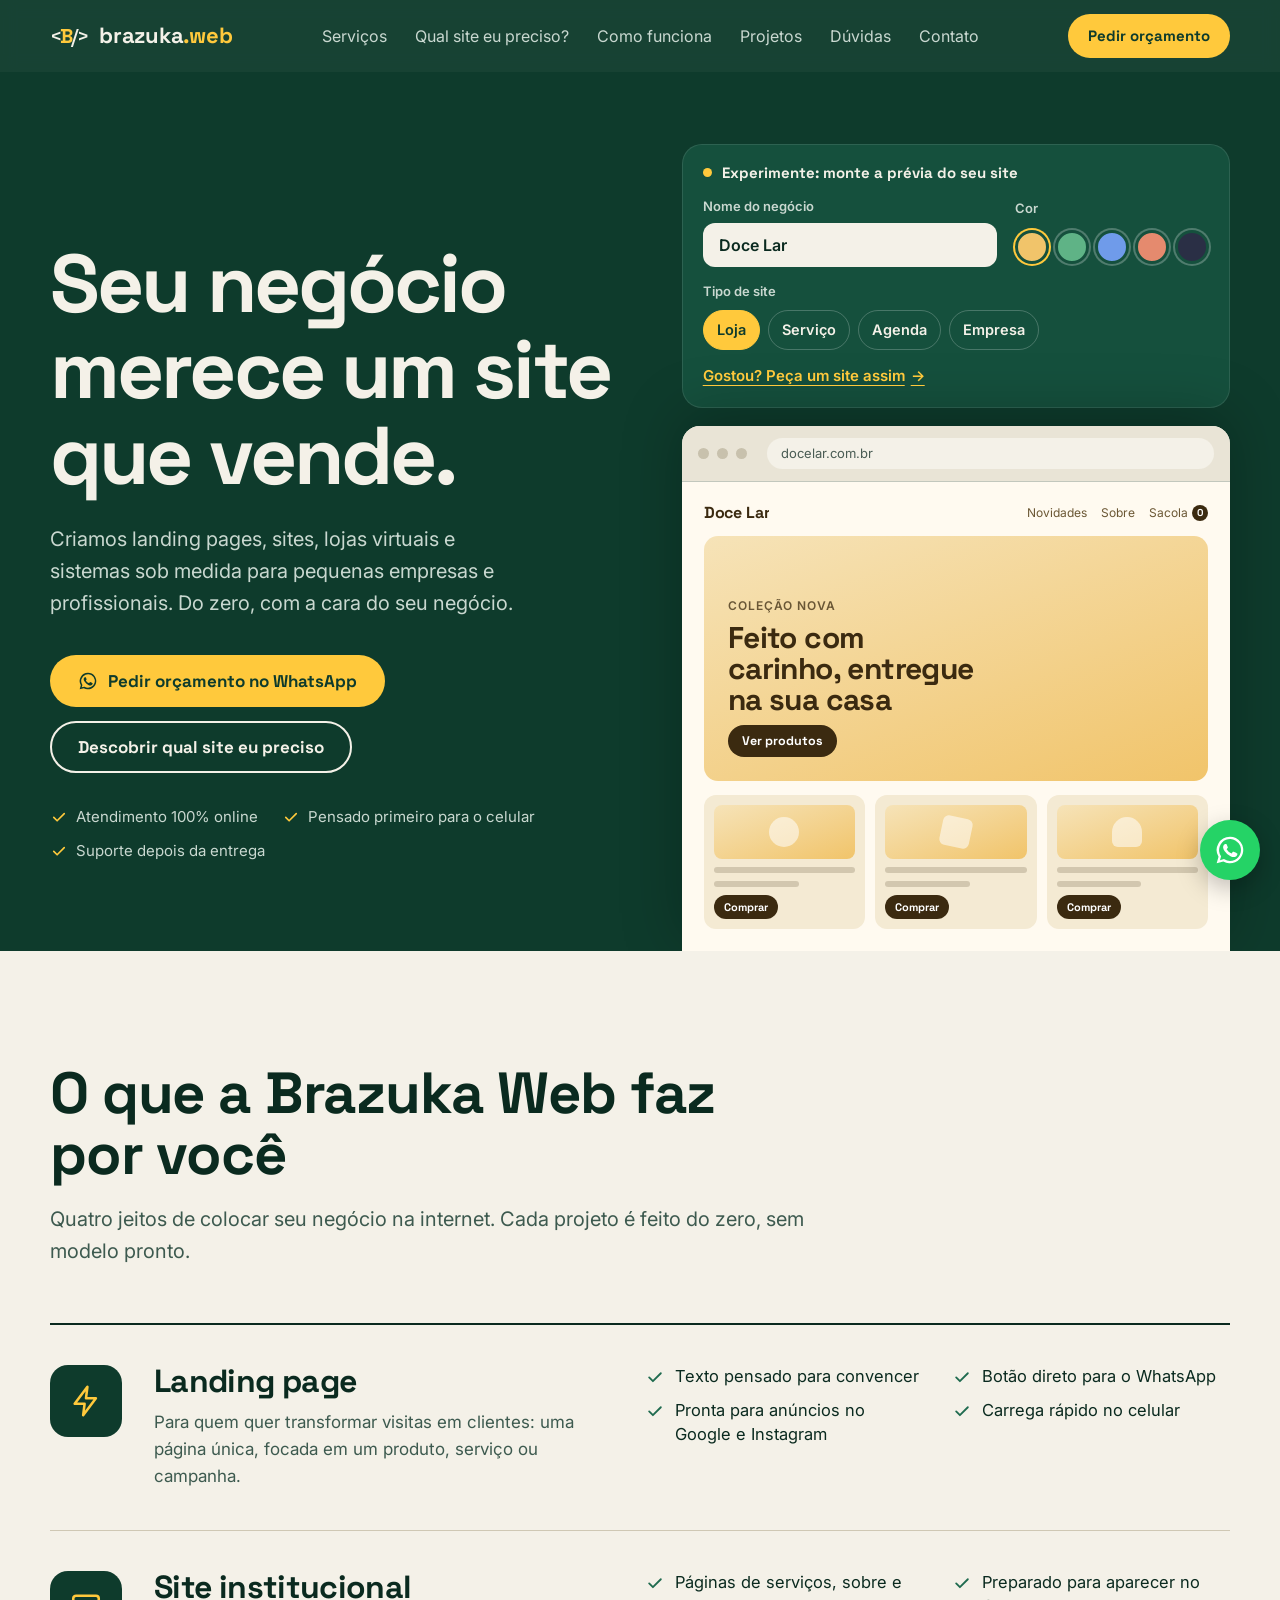
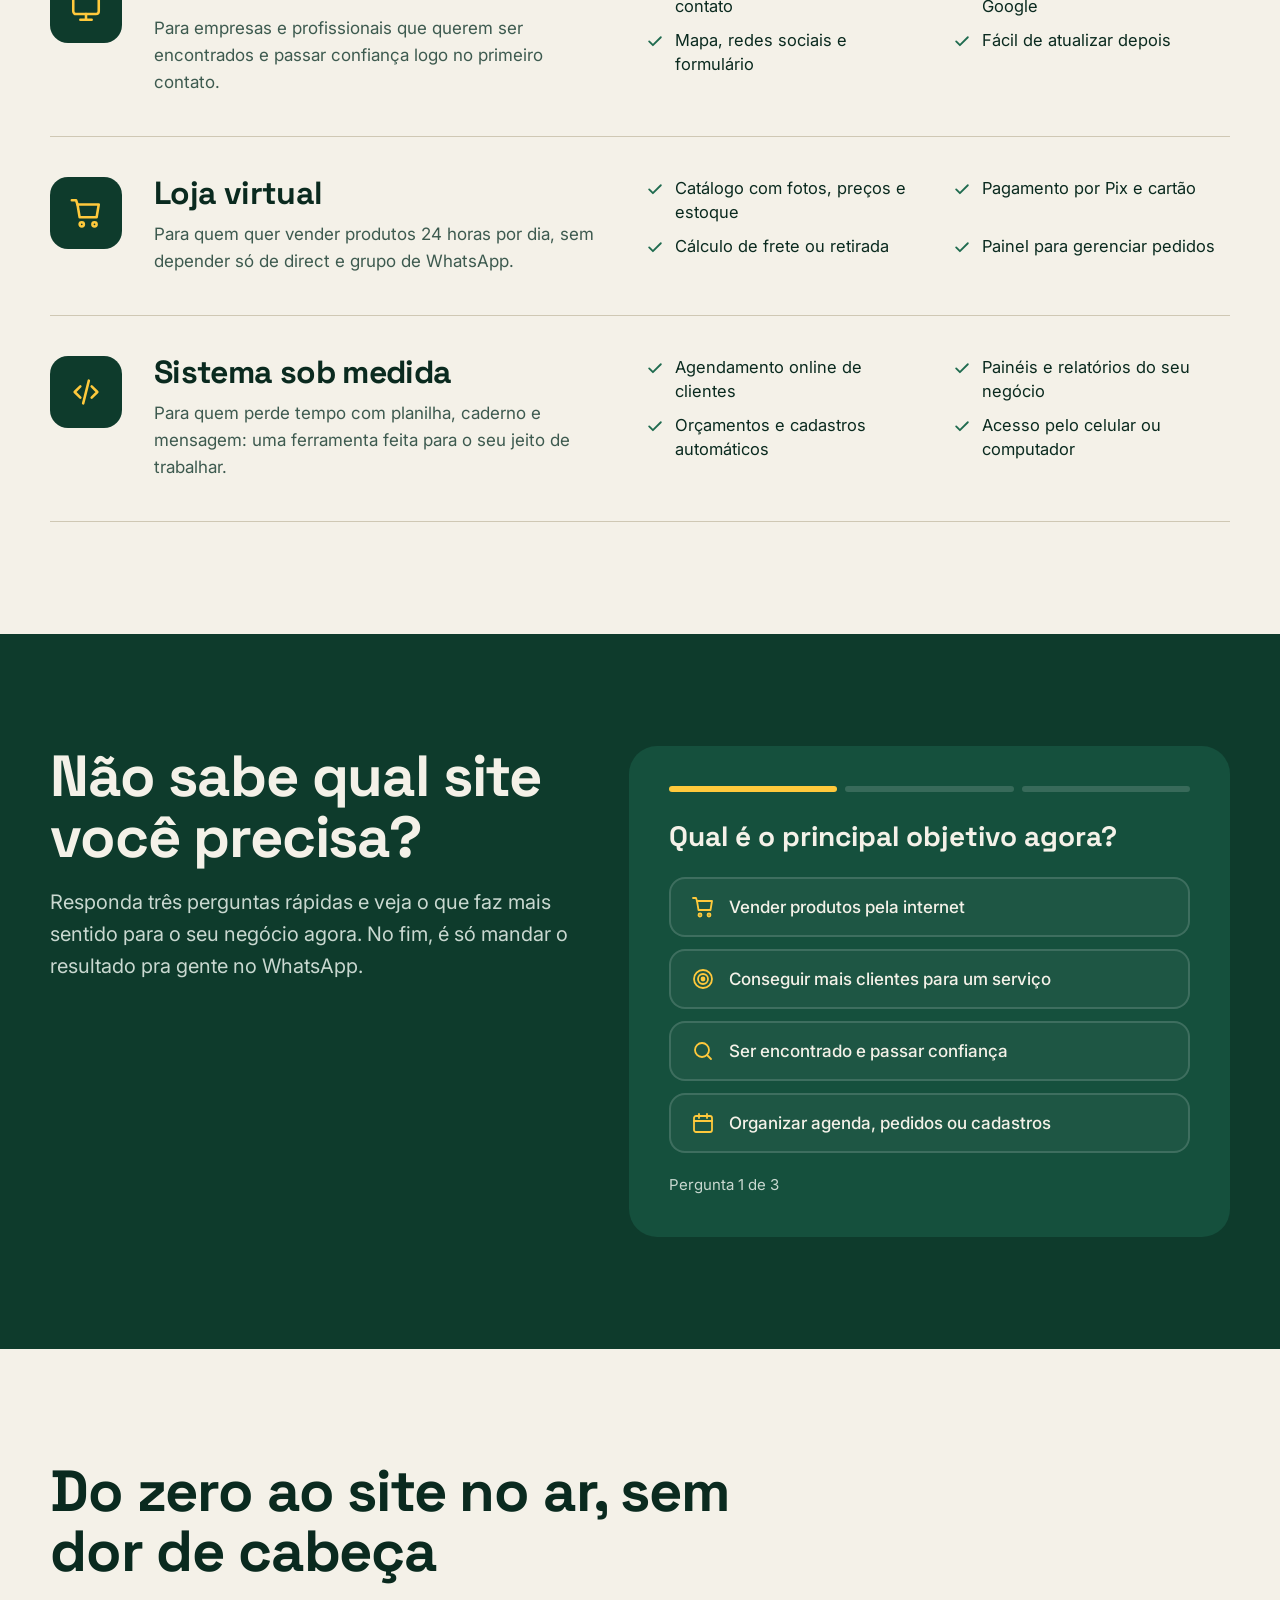
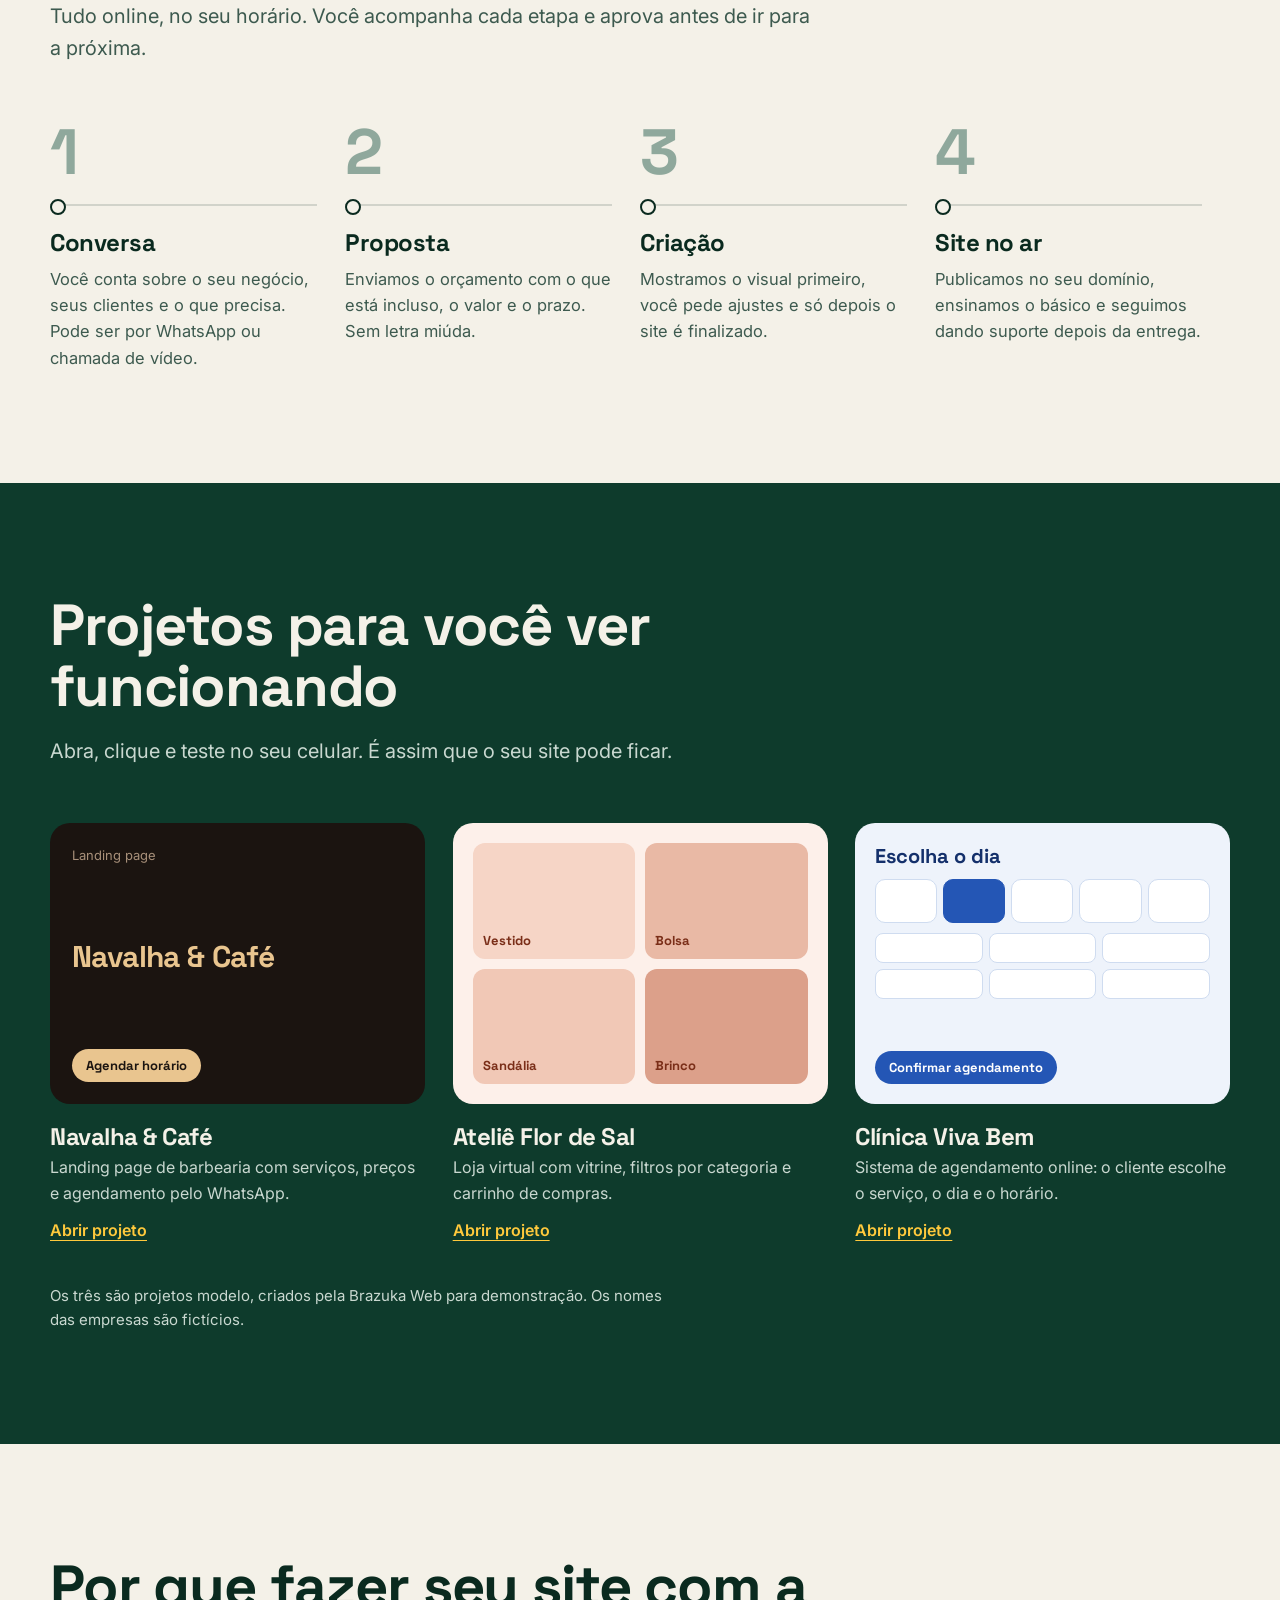
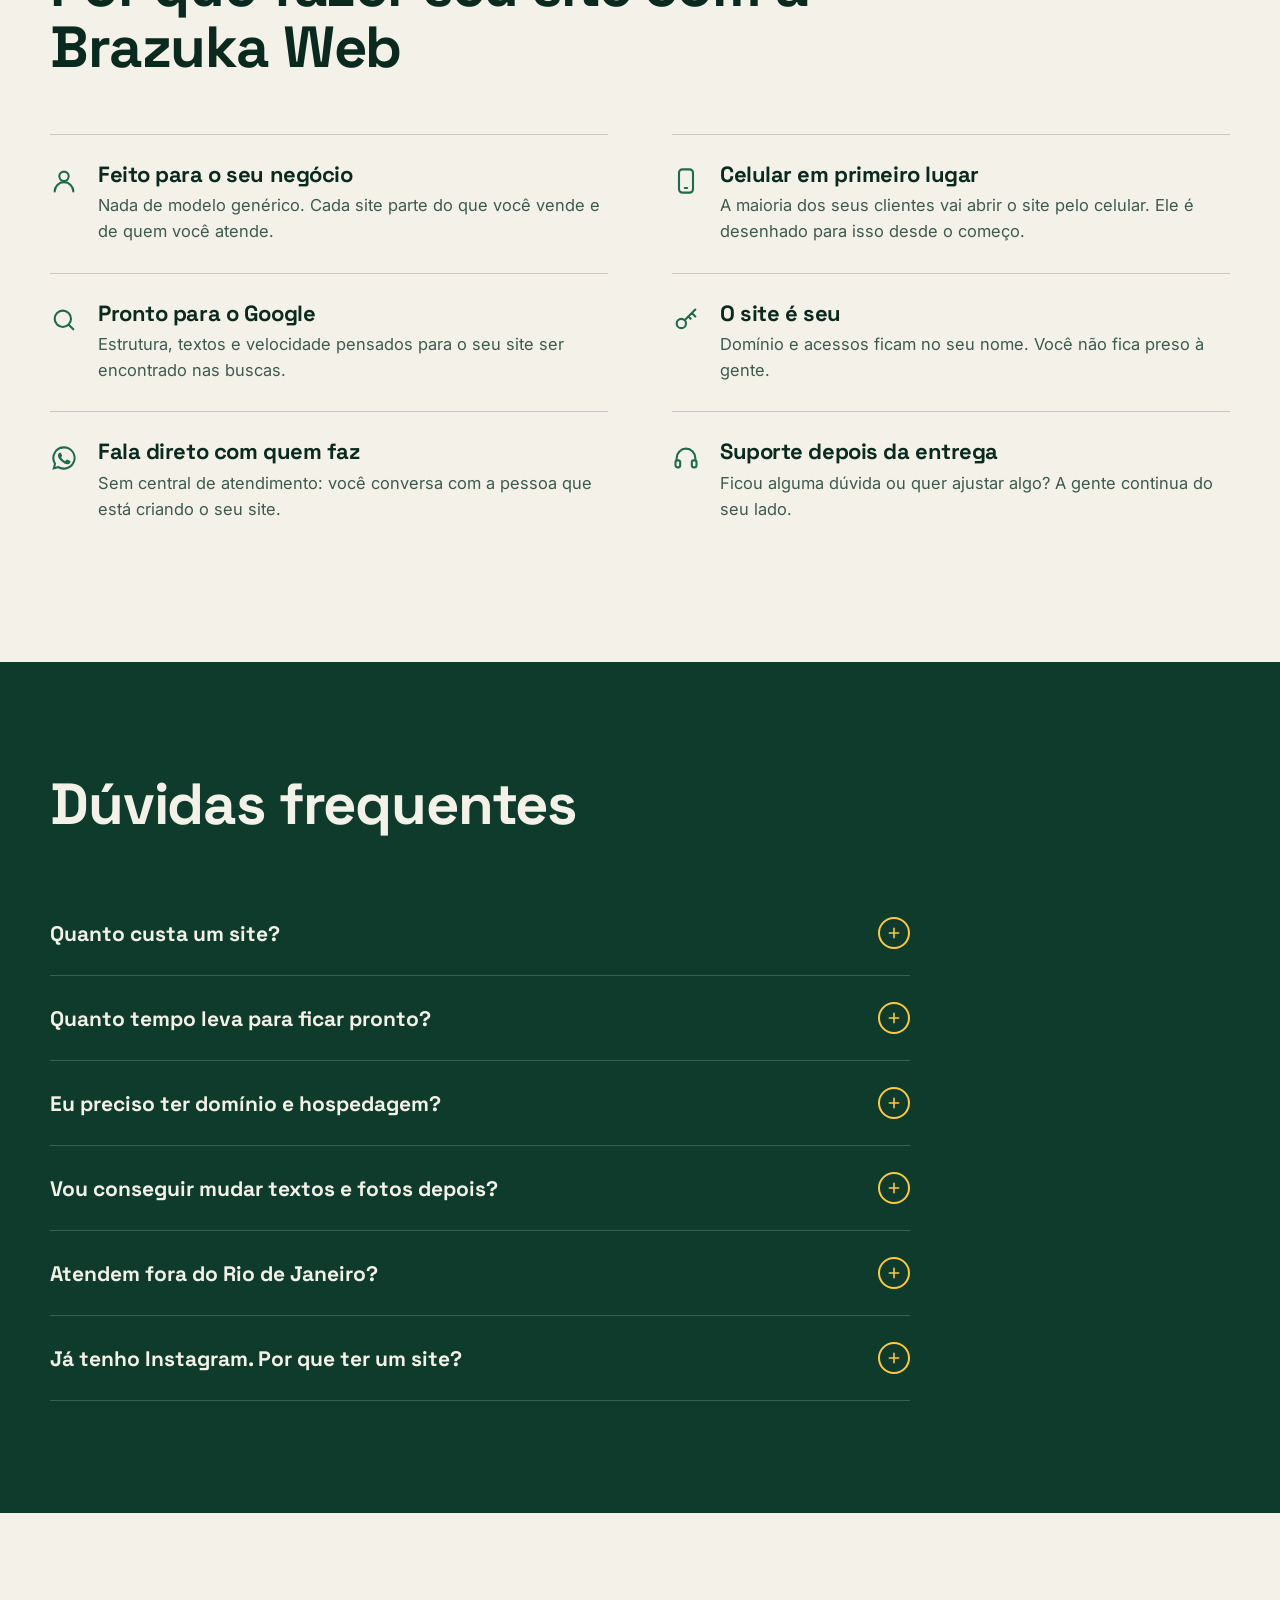
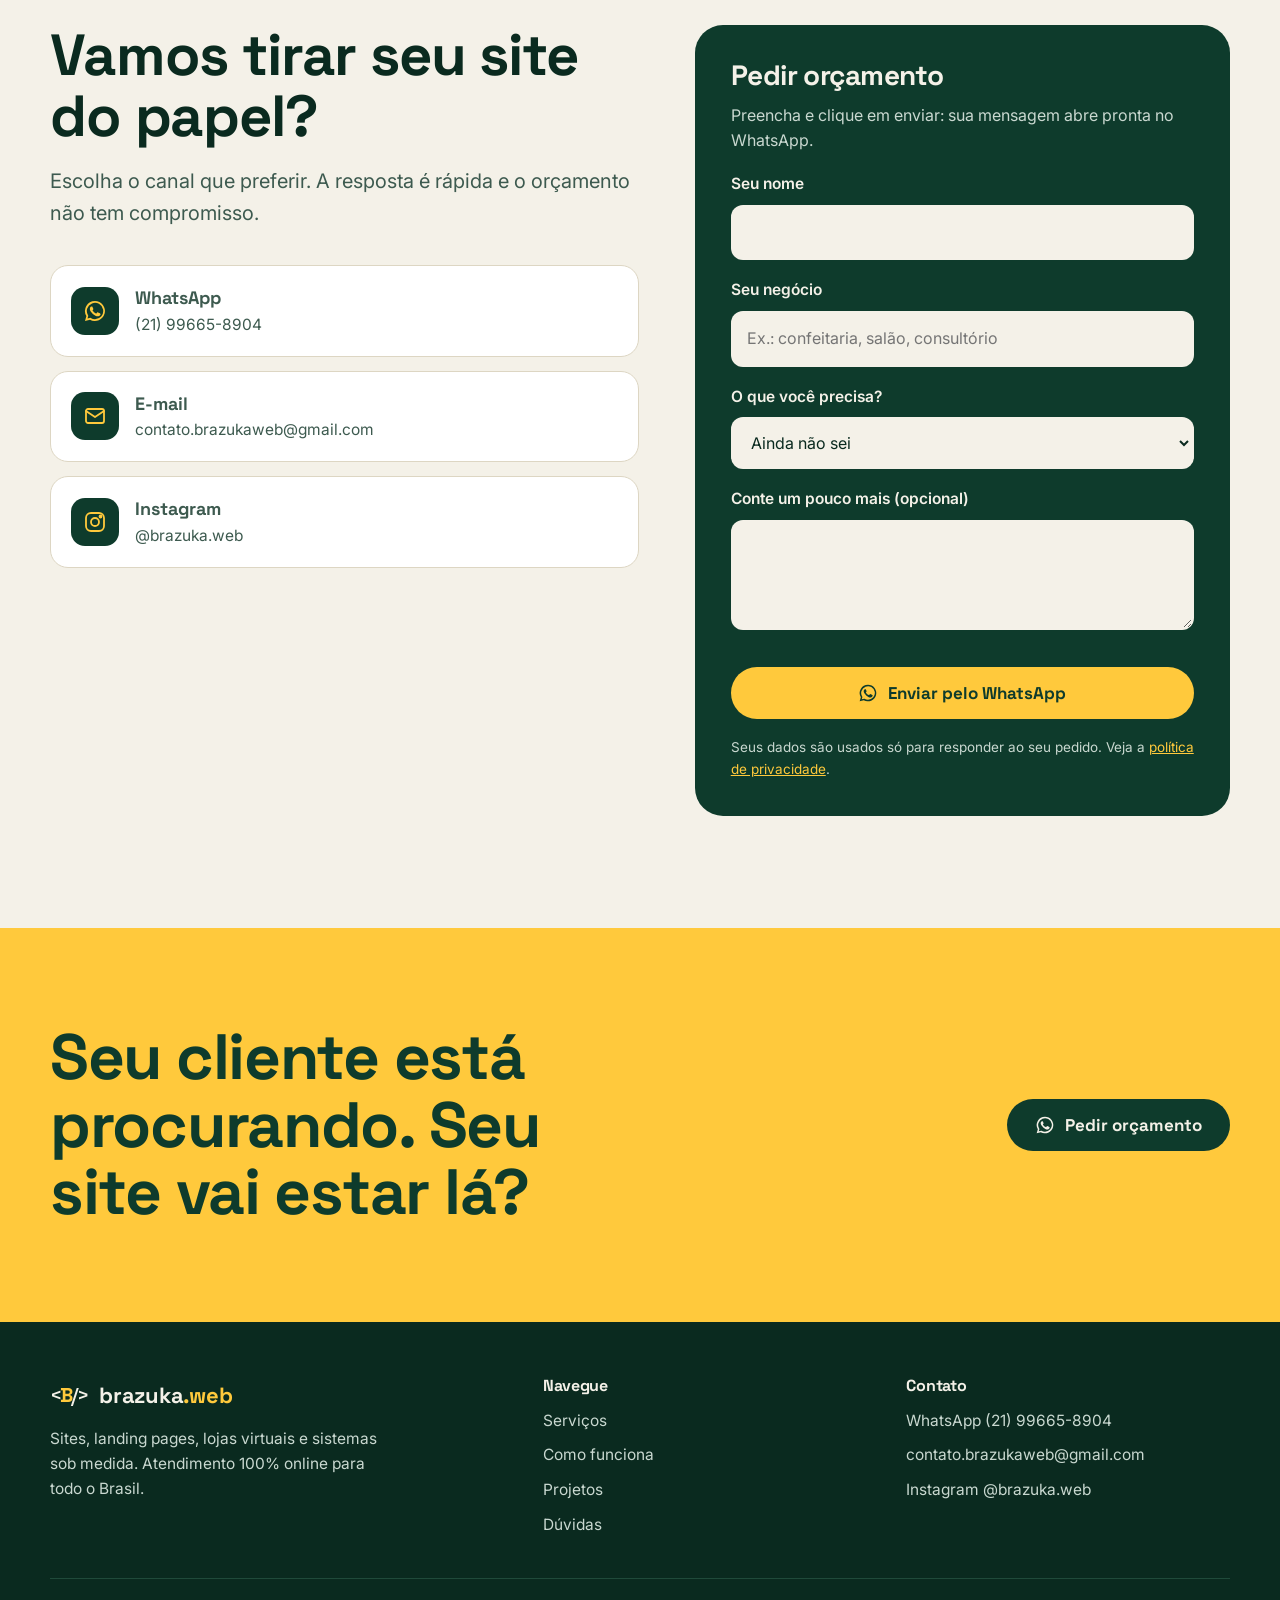
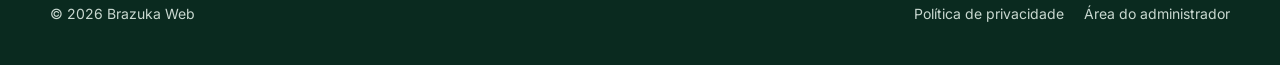
==== index.html @ 58af189d "Link da área do administrador no rodapé e atendente virtual - rodapé ganha o link "Área do administr" ====
<!DOCTYPE html>
<html lang="pt-BR">
<head>
<meta charset="utf-8">
<meta name="viewport" content="width=device-width, initial-scale=1">
<title>Brazuka Web — Criação de sites, landing pages, lojas virtuais e sistemas</title>
<meta name="description" content="A Brazuka Web cria sites profissionais, landing pages, lojas virtuais e sistemas sob medida para pequenas empresas e profissionais. Atendimento 100% online. Peça seu orçamento.">
<meta name="theme-color" content="#0E3B2C">
<link rel="canonical" href="https://brazukaweb.com.br/">
<meta property="og:type" content="website">
<meta property="og:locale" content="pt_BR">
<meta property="og:title" content="Brazuka Web — Sites que vendem pra você">
<meta property="og:description" content="Landing pages, sites institucionais, lojas virtuais e sistemas sob medida. Atendimento 100% online.">
<meta property="og:url" content="https://brazukaweb.com.br/">
<link rel="icon" href="data:image/svg+xml,%3Csvg xmlns='http://www.w3.org/2000/svg' viewBox='0 0 64 64'%3E%3Crect width='64' height='64' rx='14' fill='%230E3B2C'/%3E%3Ctext x='32' y='44' text-anchor='middle' font-family='Arial,sans-serif' font-weight='700' font-size='34' fill='%23FFC93C'%3EB%3C/text%3E%3C/svg%3E">
<link rel="preconnect" href="https://fonts.googleapis.com">
<link rel="preconnect" href="https://fonts.gstatic.com" crossorigin>
<link href="https://fonts.googleapis.com/css2?family=Inter:wght@400;500;600&family=Space+Grotesk:wght@500;700&display=swap" rel="stylesheet">
<link rel="stylesheet" href="assets/style.css">
<script>document.documentElement.classList.add('js')</script>
<script type="application/ld+json">
{"@context":"https://schema.org","@type":"ProfessionalService","name":"Brazuka Web","url":"https://brazukaweb.com.br/","email":"contato.brazukaweb@gmail.com","telephone":"+55-21-99665-8904","areaServed":"BR","description":"Criação de sites, landing pages, lojas virtuais e sistemas sob medida, com atendimento 100% online.","sameAs":["https://www.instagram.com/brazuka.web/"]}
</script>
</head>
<body>
<svg width="0" height="0" style="position:absolute" aria-hidden="true">
  <defs>
    <symbol id="i-zap" viewBox="0 0 24 24"><path fill="currentColor" d="M12 2a10 10 0 0 0-8.6 15.1L2 22l5-1.3A10 10 0 1 0 12 2Zm0 18.2a8.2 8.2 0 0 1-4.2-1.2l-.3-.2-3 .8.8-2.9-.2-.3A8.2 8.2 0 1 1 12 20.2Zm4.5-6.1c-.2-.1-1.5-.7-1.7-.8s-.4-.1-.6.1-.7.8-.8 1-.3.2-.5.1a6.7 6.7 0 0 1-3.3-2.9c-.3-.4.3-.4.7-1.3a.5.5 0 0 0 0-.5l-.8-1.9c-.2-.5-.4-.4-.6-.4h-.5a1 1 0 0 0-.7.3 3 3 0 0 0-.9 2.2 5.2 5.2 0 0 0 1.1 2.7 11.8 11.8 0 0 0 4.5 4 5.2 5.2 0 0 0 3.1.6 2.7 2.7 0 0 0 1.8-1.3 2.2 2.2 0 0 0 .2-1.3c-.1-.1-.3-.2-.5-.3Z"/></symbol>
    <symbol id="i-check" viewBox="0 0 24 24"><path fill="none" stroke="currentColor" stroke-width="2.2" stroke-linecap="round" stroke-linejoin="round" d="m5 12.5 4.5 4.5L19 7.5"/></symbol>
    <symbol id="i-raio" viewBox="0 0 24 24"><path fill="none" stroke="currentColor" stroke-width="1.8" stroke-linecap="round" stroke-linejoin="round" d="M13 2 4 14h7l-1 8 9-12h-7z"/></symbol>
    <symbol id="i-tela" viewBox="0 0 24 24"><g fill="none" stroke="currentColor" stroke-width="1.8" stroke-linecap="round" stroke-linejoin="round"><rect x="3" y="4" width="18" height="13" rx="2"/><path d="M8 21h8M12 17v4"/></g></symbol>
    <symbol id="i-carrinho" viewBox="0 0 24 24"><g fill="none" stroke="currentColor" stroke-width="1.8" stroke-linecap="round" stroke-linejoin="round"><path d="M6 6h15l-1.5 9h-12z"/><path d="M6 6 5 3H2"/><circle cx="9" cy="20" r="1.5"/><circle cx="18" cy="20" r="1.5"/></g></symbol>
    <symbol id="i-codigo" viewBox="0 0 24 24"><path fill="none" stroke="currentColor" stroke-width="1.8" stroke-linecap="round" stroke-linejoin="round" d="m8 8-4 4 4 4M16 8l4 4-4 4M14 4l-4 16"/></symbol>
    <symbol id="i-mail" viewBox="0 0 24 24"><g fill="none" stroke="currentColor" stroke-width="1.8" stroke-linecap="round" stroke-linejoin="round"><rect x="3" y="5" width="18" height="14" rx="2"/><path d="m3 7 9 6 9-6"/></g></symbol>
    <symbol id="i-insta" viewBox="0 0 24 24"><g fill="none" stroke="currentColor" stroke-width="1.8"><rect x="3" y="3" width="18" height="18" rx="5"/><circle cx="12" cy="12" r="4"/><circle cx="17.5" cy="6.5" r="1" fill="currentColor"/></g></symbol>
    <symbol id="i-celular" viewBox="0 0 24 24"><g fill="none" stroke="currentColor" stroke-width="1.8" stroke-linecap="round"><rect x="6" y="2" width="12" height="20" rx="3"/><path d="M11 18h2"/></g></symbol>
    <symbol id="i-google" viewBox="0 0 24 24"><g fill="none" stroke="currentColor" stroke-width="1.8" stroke-linecap="round"><circle cx="11" cy="11" r="7"/><path d="m20 20-4-4"/></g></symbol>
    <symbol id="i-chave" viewBox="0 0 24 24"><g fill="none" stroke="currentColor" stroke-width="1.8" stroke-linecap="round" stroke-linejoin="round"><circle cx="8" cy="15" r="4"/><path d="m11 12 9-9M17 6l3 3M14 9l2 2"/></g></symbol>
    <symbol id="i-suporte" viewBox="0 0 24 24"><g fill="none" stroke="currentColor" stroke-width="1.8" stroke-linecap="round" stroke-linejoin="round"><path d="M4 14v-2a8 8 0 0 1 16 0v2"/><rect x="3" y="14" width="4" height="6" rx="1.5"/><rect x="17" y="14" width="4" height="6" rx="1.5"/></g></symbol>
    <symbol id="i-pessoa" viewBox="0 0 24 24"><g fill="none" stroke="currentColor" stroke-width="1.8" stroke-linecap="round"><circle cx="12" cy="8" r="4"/><path d="M4 21a8 8 0 0 1 16 0"/></g></symbol>
    <symbol id="i-mais" viewBox="0 0 24 24"><path fill="none" stroke="currentColor" stroke-width="2.4" stroke-linecap="round" d="M12 5v14M5 12h14"/></symbol>
    <symbol id="i-menu" viewBox="0 0 24 24"><path fill="none" stroke="currentColor" stroke-width="2" stroke-linecap="round" d="M4 7h16M4 12h16M4 17h16"/></symbol>
    <symbol id="i-calendario" viewBox="0 0 24 24"><g fill="none" stroke="currentColor" stroke-width="1.8" stroke-linecap="round"><rect x="3" y="5" width="18" height="16" rx="2"/><path d="M3 10h18M8 3v4M16 3v4"/></g></symbol>
    <symbol id="i-alvo" viewBox="0 0 24 24"><g fill="none" stroke="currentColor" stroke-width="1.8"><circle cx="12" cy="12" r="9"/><circle cx="12" cy="12" r="5"/><circle cx="12" cy="12" r="1.5" fill="currentColor"/></g></symbol>
  </defs>
</svg>

<a class="pular" href="#conteudo">Pular para o conteúdo</a>

<header class="topo">
  <div class="wrap">
    <a class="marca" href="#inicio" aria-label="Brazuka Web, início">
      <span class="tag" aria-hidden="true">&lt;<b>B</b>/&gt;</span>
      <span>brazuka<span class="amarelo">.web</span></span>
    </a>
    <nav aria-label="Principal">
      <button class="abrir-menu" aria-expanded="false" aria-controls="menu" aria-label="Abrir menu"><svg><use href="#i-menu"/></svg></button>
      <ul class="menu" id="menu">
        <li><a href="#servicos">Serviços</a></li>
        <li><a href="#qual-site">Qual site eu preciso?</a></li>
        <li><a href="#como-funciona">Como funciona</a></li>
        <li><a href="#projetos">Projetos</a></li>
        <li><a href="#duvidas">Dúvidas</a></li>
        <li><a href="#contato">Contato</a></li>
      </ul>
    </nav>
    <a class="btn btn-amarelo btn-topo" href="https://wa.me/5521996658904?text=Ol%C3%A1%2C%20Brazuka%20Web!%20Quero%20um%20or%C3%A7amento%20de%20site." target="_blank" rel="noopener">Pedir orçamento</a>
  </div>
  <div class="leitura" aria-hidden="true"><i id="barra-leitura"></i></div>
</header>

<main id="conteudo">

  <section class="hero" id="inicio">
    <div class="wrap hero-grid">
      <div class="hero-texto">
        <h1>Seu negócio merece um site que vende.</h1>
        <p class="sub">Criamos landing pages, sites, lojas virtuais e sistemas sob medida para pequenas empresas e profissionais. Do zero, com a cara do seu negócio.</p>
        <div class="acoes">
          <a class="btn btn-amarelo" href="https://wa.me/5521996658904?text=Ol%C3%A1%2C%20Brazuka%20Web!%20Quero%20um%20or%C3%A7amento%20de%20site." target="_blank" rel="noopener"><svg><use href="#i-zap"/></svg>Pedir orçamento no WhatsApp</a>
          <a class="btn btn-linha" href="#qual-site">Descobrir qual site eu preciso</a>
        </div>
        <ul class="garantias">
          <li><svg><use href="#i-check"/></svg>Atendimento 100% online</li>
          <li><svg><use href="#i-check"/></svg>Pensado primeiro para o celular</li>
          <li><svg><use href="#i-check"/></svg>Suporte depois da entrega</li>
        </ul>
      </div>
      <div class="palco" id="palco">
        <form class="montador" id="montador" aria-labelledby="m-titulo">
          <p class="m-titulo" id="m-titulo"><span class="ponto" aria-hidden="true"></span>Experimente: monte a prévia do seu site</p>
          <div class="m-campos">
            <label class="m-nome"><span>Nome do negócio</span><input id="m-nome" name="nome" maxlength="22" value="Doce Lar" autocomplete="off" spellcheck="false"></label>
            <fieldset class="m-grupo m-tipo">
              <legend>Tipo de site</legend>
              <div class="chips">
                <label><input type="radio" name="tipo" value="loja" checked><span>Loja</span></label>
                <label><input type="radio" name="tipo" value="servico"><span>Serviço</span></label>
                <label><input type="radio" name="tipo" value="agenda"><span>Agenda</span></label>
                <label><input type="radio" name="tipo" value="empresa"><span>Empresa</span></label>
              </div>
            </fieldset>
            <fieldset class="m-grupo m-cor">
              <legend>Cor</legend>
              <div class="cores">
                <label><input type="radio" name="cor" value="mel" checked><span style="--c:#F1C46A"></span><b class="sr">Mel</b></label>
                <label><input type="radio" name="cor" value="mata"><span style="--c:#5FB386"></span><b class="sr">Verde</b></label>
                <label><input type="radio" name="cor" value="mar"><span style="--c:#6F9BEA"></span><b class="sr">Azul</b></label>
                <label><input type="radio" name="cor" value="barro"><span style="--c:#E58A6E"></span><b class="sr">Terracota</b></label>
                <label><input type="radio" name="cor" value="noite"><span style="--c:#2A2F45"></span><b class="sr">Noite</b></label>
              </div>
            </fieldset>
          </div>
          <a class="m-pedir" id="m-pedir" href="https://wa.me/5521996658904?text=Ol%C3%A1%2C%20Brazuka%20Web!%20Quero%20um%20or%C3%A7amento%20de%20site." target="_blank" rel="noopener">Gostou? Peça um site assim <span aria-hidden="true">→</span></a>
          <p class="sr" id="m-aviso" aria-live="polite"></p>
        </form>
        <div class="navegador" aria-hidden="true">
          <div class="barra"><i></i><i></i><i></i><span class="endereco" id="m-endereco">seunegocio.com.br</span></div>
          <div class="tela">
            <div class="camada codigo" id="m-codigo"><span class="c">&lt;!-- seu site nascendo --&gt;</span>
<span class="k">&lt;header&gt;</span>
  &lt;nav&gt;Início · Produtos · Contato&lt;/nav&gt;
<span class="k">&lt;/header&gt;</span>
<span class="k">&lt;section</span> class=<span class="s">"vitrine"</span><span class="k">&gt;</span>
  &lt;h1&gt;Doces feitos com carinho&lt;/h1&gt;
  &lt;a href=<span class="s">"#pedido"</span>&gt;Fazer pedido&lt;/a&gt;
<span class="k">&lt;/section&gt;</span>
<span class="k">&lt;section</span> class=<span class="s">"destaques"</span><span class="k">&gt;</span>
  &lt;article&gt;Bolos&lt;/article&gt;
  &lt;article&gt;Brigadeiros&lt;/article&gt;
  &lt;article&gt;Encomendas&lt;/article&gt;
<span class="k">&lt;/section&gt;</span></div>
            <div class="camada site" id="m-site"></div>
            <div class="selo"><svg><use href="#i-check"/></svg>Site no ar</div>
          </div>
        </div>
      </div>
    </div>
  </section>

  <section class="secao" id="servicos">
    <div class="wrap">
      <div class="cabeca">
        <h2>O que a Brazuka Web faz por você</h2>
        <p>Quatro jeitos de colocar seu negócio na internet. Cada projeto é feito do zero, sem modelo pronto.</p>
      </div>
      <div class="servicos">
        <article class="servico">
          <div class="icone"><svg aria-hidden="true"><use href="#i-raio"/></svg></div>
          <div>
            <h3>Landing page</h3>
            <p class="para">Para quem quer transformar visitas em clientes: uma página única, focada em um produto, serviço ou campanha.</p>
          </div>
          <ul>
            <li><svg aria-hidden="true"><use href="#i-check"/></svg>Texto pensado para convencer</li>
            <li><svg aria-hidden="true"><use href="#i-check"/></svg>Botão direto para o WhatsApp</li>
            <li><svg aria-hidden="true"><use href="#i-check"/></svg>Pronta para anúncios no Google e Instagram</li>
            <li><svg aria-hidden="true"><use href="#i-check"/></svg>Carrega rápido no celular</li>
          </ul>
        </article>
        <article class="servico">
          <div class="icone"><svg aria-hidden="true"><use href="#i-tela"/></svg></div>
          <div>
            <h3>Site institucional</h3>
            <p class="para">Para empresas e profissionais que querem ser encontrados e passar confiança logo no primeiro contato.</p>
          </div>
          <ul>
            <li><svg aria-hidden="true"><use href="#i-check"/></svg>Páginas de serviços, sobre e contato</li>
            <li><svg aria-hidden="true"><use href="#i-check"/></svg>Preparado para aparecer no Google</li>
            <li><svg aria-hidden="true"><use href="#i-check"/></svg>Mapa, redes sociais e formulário</li>
            <li><svg aria-hidden="true"><use href="#i-check"/></svg>Fácil de atualizar depois</li>
          </ul>
        </article>
        <article class="servico">
          <div class="icone"><svg aria-hidden="true"><use href="#i-carrinho"/></svg></div>
          <div>
            <h3>Loja virtual</h3>
            <p class="para">Para quem quer vender produtos 24 horas por dia, sem depender só de direct e grupo de WhatsApp.</p>
          </div>
          <ul>
            <li><svg aria-hidden="true"><use href="#i-check"/></svg>Catálogo com fotos, preços e estoque</li>
            <li><svg aria-hidden="true"><use href="#i-check"/></svg>Pagamento por Pix e cartão</li>
            <li><svg aria-hidden="true"><use href="#i-check"/></svg>Cálculo de frete ou retirada</li>
            <li><svg aria-hidden="true"><use href="#i-check"/></svg>Painel para gerenciar pedidos</li>
          </ul>
        </article>
        <article class="servico">
          <div class="icone"><svg aria-hidden="true"><use href="#i-codigo"/></svg></div>
          <div>
            <h3>Sistema sob medida</h3>
            <p class="para">Para quem perde tempo com planilha, caderno e mensagem: uma ferramenta feita para o seu jeito de trabalhar.</p>
          </div>
          <ul>
            <li><svg aria-hidden="true"><use href="#i-check"/></svg>Agendamento online de clientes</li>
            <li><svg aria-hidden="true"><use href="#i-check"/></svg>Painéis e relatórios do seu negócio</li>
            <li><svg aria-hidden="true"><use href="#i-check"/></svg>Orçamentos e cadastros automáticos</li>
            <li><svg aria-hidden="true"><use href="#i-check"/></svg>Acesso pelo celular ou computador</li>
          </ul>
        </article>
      </div>
    </div>
  </section>

  <section class="secao secao-escura" id="qual-site">
    <div class="wrap quiz">
      <div class="cabeca">
        <h2>Não sabe qual site você precisa?</h2>
        <p>Responda três perguntas rápidas e veja o que faz mais sentido para o seu negócio agora. No fim, é só mandar o resultado pra gente no WhatsApp.</p>
      </div>
      <div class="quiz-caixa" id="quiz" aria-live="polite"></div>
    </div>
  </section>

  <section class="secao" id="como-funciona">
    <div class="wrap">
      <div class="cabeca">
        <h2>Do zero ao site no ar, sem dor de cabeça</h2>
        <p>Tudo online, no seu horário. Você acompanha cada etapa e aprova antes de ir para a próxima.</p>
      </div>
      <ol class="etapas">
        <li class="etapa">
          <div class="num">1</div><div class="linha"></div>
          <h3>Conversa</h3>
          <p>Você conta sobre o seu negócio, seus clientes e o que precisa. Pode ser por WhatsApp ou chamada de vídeo.</p>
        </li>
        <li class="etapa">
          <div class="num">2</div><div class="linha"></div>
          <h3>Proposta</h3>
          <p>Enviamos o orçamento com o que está incluso, o valor e o prazo. Sem letra miúda.</p>
        </li>
        <li class="etapa">
          <div class="num">3</div><div class="linha"></div>
          <h3>Criação</h3>
          <p>Mostramos o visual primeiro, você pede ajustes e só depois o site é finalizado.</p>
        </li>
        <li class="etapa">
          <div class="num">4</div><div class="linha"></div>
          <h3>Site no ar</h3>
          <p>Publicamos no seu domínio, ensinamos o básico e seguimos dando suporte depois da entrega.</p>
        </li>
      </ol>
    </div>
  </section>

  <section class="secao secao-escura" id="projetos">
    <div class="wrap">
      <div class="cabeca">
        <h2>Projetos para você ver funcionando</h2>
        <p>Abra, clique e teste no seu celular. É assim que o seu site pode ficar.</p>
      </div>
      <div class="projetos">
        <a class="projeto" href="projetos/barbearia.html">
          <div class="capa capa-barbearia" aria-hidden="true"><small>Landing page</small><b>Navalha &amp; Café</b><span>Agendar horário</span></div>
          <h3>Navalha &amp; Café</h3>
          <p>Landing page de barbearia com serviços, preços e agendamento pelo WhatsApp.</p>
          <span class="ver">Abrir projeto</span>
        </a>
        <a class="projeto" href="projetos/loja.html">
          <div class="capa capa-loja" aria-hidden="true"><div>Vestido</div><div>Bolsa</div><div>Sandália</div><div>Brinco</div></div>
          <h3>Ateliê Flor de Sal</h3>
          <p>Loja virtual com vitrine, filtros por categoria e carrinho de compras.</p>
          <span class="ver">Abrir projeto</span>
        </a>
        <a class="projeto" href="projetos/agenda.html">
          <div class="capa capa-agenda" aria-hidden="true"><b>Escolha o dia</b><div class="dias"><i></i><i class="sel"></i><i></i><i></i><i></i></div><div class="horas"><i></i><i></i><i></i><i></i><i></i><i></i></div><span>Confirmar agendamento</span></div>
          <h3>Clínica Viva Bem</h3>
          <p>Sistema de agendamento online: o cliente escolhe o serviço, o dia e o horário.</p>
          <span class="ver">Abrir projeto</span>
        </a>
      </div>
      <p class="aviso-modelo">Os três são projetos modelo, criados pela Brazuka Web para demonstração. Os nomes das empresas são fictícios.</p>
    </div>
  </section>

  <section class="secao" id="por-que">
    <div class="wrap">
      <div class="cabeca">
        <h2>Por que fazer seu site com a Brazuka Web</h2>
      </div>
      <div class="difs">
        <div class="dif"><svg aria-hidden="true"><use href="#i-pessoa"/></svg><div><h3>Feito para o seu negócio</h3><p>Nada de modelo genérico. Cada site parte do que você vende e de quem você atende.</p></div></div>
        <div class="dif"><svg aria-hidden="true"><use href="#i-celular"/></svg><div><h3>Celular em primeiro lugar</h3><p>A maioria dos seus clientes vai abrir o site pelo celular. Ele é desenhado para isso desde o começo.</p></div></div>
        <div class="dif"><svg aria-hidden="true"><use href="#i-google"/></svg><div><h3>Pronto para o Google</h3><p>Estrutura, textos e velocidade pensados para o seu site ser encontrado nas buscas.</p></div></div>
        <div class="dif"><svg aria-hidden="true"><use href="#i-chave"/></svg><div><h3>O site é seu</h3><p>Domínio e acessos ficam no seu nome. Você não fica preso à gente.</p></div></div>
        <div class="dif"><svg aria-hidden="true"><use href="#i-zap"/></svg><div><h3>Fala direto com quem faz</h3><p>Sem central de atendimento: você conversa com a pessoa que está criando o seu site.</p></div></div>
        <div class="dif"><svg aria-hidden="true"><use href="#i-suporte"/></svg><div><h3>Suporte depois da entrega</h3><p>Ficou alguma dúvida ou quer ajustar algo? A gente continua do seu lado.</p></div></div>
      </div>
    </div>
  </section>

  <section class="secao secao-escura" id="duvidas">
    <div class="wrap">
      <div class="cabeca">
        <h2>Dúvidas frequentes</h2>
      </div>
      <div class="faq">
        <details>
          <summary>Quanto custa um site?<span class="mais"><svg aria-hidden="true"><use href="#i-mais"/></svg></span></summary>
          <p>Depende do tipo de site e do que ele precisa ter. Uma landing page é bem diferente de uma loja virtual. Por isso o orçamento é feito sob medida e enviado por escrito, com tudo o que está incluso, antes de começar.</p>
        </details>
        <details>
          <summary>Quanto tempo leva para ficar pronto?<span class="mais"><svg aria-hidden="true"><use href="#i-mais"/></svg></span></summary>
          <p>O prazo é combinado na proposta e depende do tamanho do projeto e da rapidez com que você envia textos, fotos e aprovações. Você sabe a data de entrega antes de fechar.</p>
        </details>
        <details>
          <summary>Eu preciso ter domínio e hospedagem?<span class="mais"><svg aria-hidden="true"><use href="#i-mais"/></svg></span></summary>
          <p>Não precisa ter nada ainda. A gente explica o que é cada coisa, ajuda a registrar o domínio no seu nome e cuida da publicação do site.</p>
        </details>
        <details>
          <summary>Vou conseguir mudar textos e fotos depois?<span class="mais"><svg aria-hidden="true"><use href="#i-mais"/></svg></span></summary>
          <p>Sim. Combinamos no projeto como você prefere: um painel simples para você mesmo editar, ou alterações feitas pela gente sempre que precisar.</p>
        </details>
        <details>
          <summary>Atendem fora do Rio de Janeiro?<span class="mais"><svg aria-hidden="true"><use href="#i-mais"/></svg></span></summary>
          <p>Sim. O atendimento é 100% online, então atendemos clientes de qualquer lugar do Brasil.</p>
        </details>
        <details>
          <summary>Já tenho Instagram. Por que ter um site?<span class="mais"><svg aria-hidden="true"><use href="#i-mais"/></svg></span></summary>
          <p>O Instagram é ótimo para se relacionar, mas o site é seu: aparece no Google, passa mais credibilidade, não depende do algoritmo e reúne tudo o que o cliente precisa para decidir comprar.</p>
        </details>
      </div>
    </div>
  </section>

  <section class="secao" id="contato">
    <div class="wrap contato">
      <div>
        <div class="cabeca">
          <h2>Vamos tirar seu site do papel?</h2>
          <p>Escolha o canal que preferir. A resposta é rápida e o orçamento não tem compromisso.</p>
        </div>
        <div class="canais">
          <a class="canal" href="https://wa.me/5521996658904?text=Ol%C3%A1%2C%20Brazuka%20Web!%20Quero%20um%20or%C3%A7amento%20de%20site." target="_blank" rel="noopener">
            <span class="ic"><svg aria-hidden="true"><use href="#i-zap"/></svg></span>
            <span><b>WhatsApp</b><span>(21) 99665-8904</span></span>
          </a>
          <a class="canal" href="mailto:contato.brazukaweb@gmail.com">
            <span class="ic"><svg aria-hidden="true"><use href="#i-mail"/></svg></span>
            <span><b>E-mail</b><span>contato.brazukaweb@gmail.com</span></span>
          </a>
          <a class="canal" href="https://www.instagram.com/brazuka.web/" target="_blank" rel="noopener">
            <span class="ic"><svg aria-hidden="true"><use href="#i-insta"/></svg></span>
            <span><b>Instagram</b><span>@brazuka.web</span></span>
          </a>
        </div>
      </div>
      <form class="form" id="form-orcamento" novalidate>
        <h3>Pedir orçamento</h3>
        <p class="ajuda">Preencha e clique em enviar: sua mensagem abre pronta no WhatsApp.</p>
        <div class="campo">
          <label for="f-nome">Seu nome</label>
          <input id="f-nome" name="nome" autocomplete="name" required>
        </div>
        <div class="campo">
          <label for="f-negocio">Seu negócio</label>
          <input id="f-negocio" name="negocio" placeholder="Ex.: confeitaria, salão, consultório" required>
        </div>
        <div class="campo">
          <label for="f-tipo">O que você precisa?</label>
          <select id="f-tipo" name="tipo">
            <option>Ainda não sei</option>
            <option>Landing page</option>
            <option>Site institucional</option>
            <option>Loja virtual</option>
            <option>Sistema sob medida</option>
          </select>
        </div>
        <div class="campo">
          <label for="f-msg">Conte um pouco mais (opcional)</label>
          <textarea id="f-msg" name="mensagem"></textarea>
        </div>
        <p class="erro" id="f-erro" role="alert"></p>
        <button class="btn btn-amarelo" type="submit"><svg aria-hidden="true"><use href="#i-zap"/></svg>Enviar pelo WhatsApp</button>
        <small>Seus dados são usados só para responder ao seu pedido. Veja a <a href="politica-de-privacidade.html">política de privacidade</a>.</small>
      </form>
    </div>
  </section>

  <section class="final">
    <div class="wrap">
      <h2>Seu cliente está procurando. Seu site vai estar lá?</h2>
      <a class="btn btn-verde" href="https://wa.me/5521996658904?text=Ol%C3%A1%2C%20Brazuka%20Web!%20Quero%20um%20or%C3%A7amento%20de%20site." target="_blank" rel="noopener"><svg aria-hidden="true"><use href="#i-zap"/></svg>Pedir orçamento</a>
    </div>
  </section>

</main>

<footer class="rodape">
  <div class="wrap">
    <div>
      <a class="marca" href="#inicio"><span class="tag" aria-hidden="true">&lt;<b>B</b>/&gt;</span><span>brazuka<span class="amarelo">.web</span></span></a>
      <p style="margin-top:14px;max-width:34ch">Sites, landing pages, lojas virtuais e sistemas sob medida. Atendimento 100% online para todo o Brasil.</p>
    </div>
    <div>
      <h3>Navegue</h3>
      <ul>
        <li><a href="#servicos">Serviços</a></li>
        <li><a href="#como-funciona">Como funciona</a></li>
        <li><a href="#projetos">Projetos</a></li>
        <li><a href="#duvidas">Dúvidas</a></li>
      </ul>
    </div>
    <div>
      <h3>Contato</h3>
      <ul>
        <li><a href="https://wa.me/5521996658904" target="_blank" rel="noopener">WhatsApp (21) 99665-8904</a></li>
        <li><a href="mailto:contato.brazukaweb@gmail.com">contato.brazukaweb@gmail.com</a></li>
        <li><a href="https://www.instagram.com/brazuka.web/" target="_blank" rel="noopener">Instagram @brazuka.web</a></li>
      </ul>
    </div>
    <div class="base">
      <span>© 2026 Brazuka Web</span>
      <span class="links-base"><a href="politica-de-privacidade.html">Política de privacidade</a><a href="admin.html" rel="nofollow">Área do administrador</a></span>
    </div>
  </div>
</footer>

<a class="zap" href="https://wa.me/5521996658904?text=Ol%C3%A1%2C%20Brazuka%20Web!%20Quero%20um%20or%C3%A7amento%20de%20site." target="_blank" rel="noopener" aria-label="Falar com a Brazuka Web no WhatsApp"><svg aria-hidden="true"><use href="#i-zap"/></svg></a>

<script src="assets/site.js"></script>
</body>
</html>
---- assets/style.css ----
:root{
  --verde:#0E3B2C;
  --verde-2:#15503D;
  --verde-3:#1F6B4F;
  --amarelo:#FFC93C;
  --amarelo-2:#FFE08A;
  --papel:#F4F1E8;
  --papel-2:#E9E4D6;
  --nevoa:#C9D8D0;
  --tinta:#0A2A1F;
  --raio:20px;
  --max:1180px;
  --display:'Space Grotesk',system-ui,sans-serif;
  --texto:'Inter',system-ui,sans-serif;
}
*{box-sizing:border-box}
html{scroll-behavior:smooth;scroll-padding-top:84px}
@media (prefers-reduced-motion:reduce){html{scroll-behavior:auto}*{animation:none!important;transition:none!important}}
body{margin:0;font-family:var(--texto);font-size:18px;line-height:1.6;color:var(--tinta);background:var(--papel);-webkit-font-smoothing:antialiased}
img,svg{display:block;max-width:100%}
a{color:inherit}
h1,h2,h3{font-family:var(--display);line-height:1.05;letter-spacing:-.02em;margin:0}
p{margin:0}
:focus-visible{outline:3px solid var(--amarelo);outline-offset:3px;border-radius:6px}
.wrap{width:min(100% - 48px,var(--max));margin-inline:auto}
.pular{position:absolute;left:-9999px;top:8px;background:var(--amarelo);color:var(--verde);padding:10px 16px;border-radius:8px;z-index:100;font-weight:600}
.pular:focus{left:16px}

/* Botões */
.btn{display:inline-flex;align-items:center;gap:10px;min-height:52px;padding:0 26px;border-radius:999px;font-family:var(--display);font-weight:700;font-size:17px;text-decoration:none;border:2px solid transparent;cursor:pointer;transition:transform .15s ease,background .15s ease}
.btn:hover{transform:translateY(-1px)}
.btn svg{width:20px;height:20px;flex-shrink:0}
.btn-amarelo{background:var(--amarelo);color:var(--verde)}
.btn-amarelo:hover{background:var(--amarelo-2)}
.btn-linha{border-color:currentColor;color:inherit;background:transparent}
.btn-verde{background:var(--verde);color:var(--papel)}
.btn-verde:hover{background:var(--verde-2)}

/* Topo */
.topo{position:sticky;top:0;z-index:50;background:rgba(14,59,44,.96);backdrop-filter:blur(8px);color:var(--papel)}
.topo .wrap{display:flex;align-items:center;justify-content:space-between;gap:20px;min-height:72px}
.marca{display:flex;align-items:center;gap:12px;text-decoration:none;font-family:var(--display);font-weight:700;font-size:22px;letter-spacing:-.01em}
.marca .tag{font-weight:500;font-size:20px;letter-spacing:-2px}
.marca .tag b,.amarelo{color:var(--amarelo)}
.menu{display:flex;align-items:center;gap:28px;list-style:none;margin:0;padding:0}
.menu a{text-decoration:none;font-size:16px;color:var(--nevoa)}
.menu a:hover{color:var(--papel)}
.topo .btn{min-height:44px;padding:0 18px;font-size:15px}
.abrir-menu{display:none;background:none;border:0;color:var(--papel);width:44px;height:44px;padding:10px;cursor:pointer}
.abrir-menu svg{width:24px;height:24px}
@media (max-width:900px){
  .abrir-menu{display:block}
  .menu{display:none;position:absolute;left:0;right:0;top:72px;flex-direction:column;align-items:flex-start;gap:0;background:var(--verde);padding:8px 24px 20px;border-top:1px solid var(--verde-2)}
  .menu.aberto{display:flex}
  .menu li{width:100%}
  .menu a{display:block;padding:14px 0;font-size:18px;border-bottom:1px solid var(--verde-2)}
  .topo .btn-topo{display:none}
}

/* Hero */
.hero{background:var(--verde);color:var(--papel);padding:72px 0 0;overflow:hidden}
.hero-grid{display:grid;grid-template-columns:1.05fr 1fr;gap:56px;align-items:end}
.hero-texto{padding-bottom:88px}
.hero h1{font-size:clamp(46px,6.4vw,84px);font-weight:700;letter-spacing:-.035em}
.hero .sub{margin-top:24px;font-size:20px;color:var(--nevoa);max-width:36ch}
.hero .acoes{display:flex;flex-wrap:wrap;gap:14px;margin-top:36px}
.hero .garantias{display:flex;flex-wrap:wrap;gap:10px 24px;margin:32px 0 0;padding:0;list-style:none;font-size:15px;color:var(--nevoa)}
.hero .garantias li{display:flex;align-items:center;gap:8px}
.hero .garantias svg{width:18px;height:18px;color:var(--amarelo)}

/* Navegador montando o site */
.palco{position:relative;align-self:end}
.navegador{background:var(--papel);border-radius:18px 18px 0 0;box-shadow:0 -10px 60px rgba(0,0,0,.25);overflow:hidden;color:var(--tinta)}
.barra{display:flex;align-items:center;gap:8px;padding:12px 16px;background:var(--papel-2)}
.barra i{width:11px;height:11px;border-radius:50%;background:#c8c1ad}
.endereco{margin-left:12px;flex:1;background:var(--papel);border-radius:999px;padding:5px 14px;font-size:13px;color:#4a5c54;font-family:var(--texto)}
.tela{position:relative;height:470px}
.camada{position:absolute;inset:0;padding:22px}
.codigo{background:#0b2f23;color:#cfe3d9;font:500 13.5px/1.75 ui-monospace,SFMono-Regular,Menlo,monospace;white-space:pre;overflow:hidden}
.codigo .k{color:var(--amarelo)}
.codigo .s{color:#8fd6b0}
.codigo .c{color:#6f8f82}
.codigo .n{color:#fff;font-weight:700}

/* Prévia do site (montada pelo visitante) */
.site{
  --s-fundo:#fffaf0;--s-grad:linear-gradient(160deg,#f6e3b8,#f1c46a);--s-tinta:#3b2a10;--s-texto:#5c4a2c;--s-suave:#f4ead3;--s-botao:#3b2a10;--s-botao-txt:#fff;
  background:var(--s-fundo);color:var(--s-tinta);display:flex;flex-direction:column;gap:14px;clip-path:inset(0 0 0 100%);
  font-family:var(--texto);transition:background .5s ease,color .5s ease
}
.palco.revelado .site{clip-path:inset(0 0 0 0);transition:clip-path 1.6s cubic-bezier(.7,0,.2,1),background .5s ease,color .5s ease}
.palco.rapido.revelado .site{transition-duration:.85s,.5s,.5s}
.s-nav{display:flex;justify-content:space-between;align-items:center;gap:12px}
.s-nav b{font:700 16px/1 var(--display);letter-spacing:-.01em;white-space:nowrap;overflow:hidden;text-overflow:ellipsis}
.s-nav nav{display:flex;gap:14px;font-size:12px;color:var(--s-texto);align-items:center;white-space:nowrap}
.s-sacola{position:relative;display:inline-flex;align-items:center;gap:4px}
.s-sacola em{font-style:normal;min-width:16px;height:16px;border-radius:8px;background:var(--s-botao);color:var(--s-botao-txt);font:700 10px/16px var(--display);text-align:center;padding:0 4px}
.s-sacola em.pulou{animation:pulo .35s ease}
@keyframes pulo{50%{transform:scale(1.45)}}
.s-vitrine{flex:1;min-height:0;border-radius:14px;background:var(--s-grad);padding:24px;display:flex;flex-direction:column;justify-content:flex-end;gap:10px;transition:background .5s ease}
.s-vitrine small{font:600 12px var(--texto);color:var(--s-tinta);opacity:.75;text-transform:uppercase;letter-spacing:.08em}
.s-vitrine strong{font:700 30px/1.02 var(--display);color:var(--s-tinta);max-width:13ch;letter-spacing:-.02em}
.s-btn{font-style:normal;align-self:flex-start;background:var(--s-botao);color:var(--s-botao-txt);font:700 12.5px var(--display);padding:8px 14px;border-radius:999px;cursor:pointer;user-select:none;transition:transform .15s ease,background .5s ease}
.s-btn:hover{transform:translateY(-1px)}
.s-grade{display:grid;grid-template-columns:repeat(3,1fr);gap:10px}
.s-prod{background:var(--s-suave);border-radius:12px;padding:10px;display:grid;gap:8px;transition:background .5s ease}
.s-prod .foto{height:54px;border-radius:8px;background:var(--s-grad);position:relative;overflow:hidden}
.s-prod .foto::after{content:"";position:absolute;width:30px;height:30px;border-radius:50%;background:rgba(255,255,255,.55);left:50%;top:50%;transform:translate(-50%,-50%)}
.s-prod:nth-child(2) .foto::after{border-radius:6px;transform:translate(-50%,-50%) rotate(12deg)}
.s-prod:nth-child(3) .foto::after{border-radius:50% 50% 6px 6px}
.s-prod i,.s-card i{display:block;height:6px;border-radius:3px;background:currentColor;opacity:.18}
.s-prod i+i,.s-card i+i{width:60%}
.s-prod .s-btn{padding:5px 10px;font-size:11px;justify-self:start}
.s-lista{display:grid;gap:8px}
.s-lista div{display:flex;align-items:center;gap:10px;background:var(--s-suave);border-radius:10px;padding:9px 12px;font-size:13px;font-weight:600;transition:background .5s ease}
.s-lista svg{width:16px;height:16px;flex-shrink:0}
.s-dias{display:grid;grid-template-columns:repeat(5,1fr);gap:6px}
.s-dias span,.s-horas span{border-radius:10px;border:1.5px solid var(--s-suave);background:var(--s-fundo);text-align:center;cursor:pointer;user-select:none;transition:background .2s,border-color .2s,color .2s}
.s-dias span{padding:6px 0;font-size:11px;line-height:1.25}
.s-dias span b{display:block;font:700 15px var(--display)}
.s-horas{display:grid;grid-template-columns:repeat(3,1fr);gap:6px;margin-top:6px}
.s-horas span{padding:6px 0;font:600 12px var(--texto)}
.s-dias span.sel,.s-horas span.sel{background:var(--s-botao);border-color:var(--s-botao);color:var(--s-botao-txt)}
.s-card{background:var(--s-suave);border-radius:12px;padding:12px;display:grid;gap:7px;transition:background .5s ease}
.s-card .bola{width:26px;height:26px;border-radius:8px;background:var(--s-grad)}
.s-card b{font:700 13px var(--display)}
.selo{position:absolute;right:18px;bottom:18px;background:var(--verde);color:var(--papel);font:700 13px var(--display);padding:8px 14px;border-radius:999px;display:flex;gap:8px;align-items:center;opacity:0;transform:translateY(6px);transition:opacity .3s ease,transform .3s ease;pointer-events:none}
.selo svg{width:16px;height:16px;color:var(--amarelo)}
.palco.no-ar .selo{opacity:1;transform:none}

/* Montador */
.montador{display:none;background:var(--verde-2);border:1px solid rgba(255,255,255,.1);border-radius:20px;padding:18px 20px;margin-bottom:18px}
.js .montador{display:block}
.m-titulo{display:flex;align-items:center;gap:10px;font:700 15px var(--display);color:var(--papel)}
.ponto{width:9px;height:9px;border-radius:50%;background:var(--amarelo);box-shadow:0 0 0 0 rgba(255,201,60,.6);animation:respira 2s infinite}
@keyframes respira{70%{box-shadow:0 0 0 10px rgba(255,201,60,0)}100%{box-shadow:0 0 0 0 rgba(255,201,60,0)}}
.m-campos{display:grid;grid-template-columns:1fr auto;gap:14px 18px;margin-top:14px;align-items:end}
.m-nome{grid-column:1;grid-row:1;display:grid;gap:6px}
.m-cor{grid-column:2;grid-row:1}
.m-tipo{grid-column:1 / -1}
.m-nome span,.m-grupo legend{font-size:13px;font-weight:600;color:var(--nevoa);padding:0}
.m-nome input{font:600 16px var(--texto);color:var(--tinta);background:var(--papel);border:2px solid transparent;border-radius:12px;padding:10px 14px;width:100%}
.m-nome input:focus{outline:none;border-color:var(--amarelo)}
.m-grupo{border:0;margin:0;padding:0;min-width:0}
.m-grupo legend{margin-bottom:8px}
.chips,.cores{display:flex;flex-wrap:wrap;gap:8px}
.cores{gap:6px;min-height:40px;align-items:center}
.chips label,.cores label{position:relative;cursor:pointer}
.chips input,.cores input{position:absolute;opacity:0;width:1px;height:1px}
.chips span{display:inline-flex;align-items:center;min-height:40px;padding:0 13px;border-radius:999px;border:1.5px solid rgba(255,255,255,.22);font-size:14.5px;font-weight:600;color:var(--papel);transition:background .15s,border-color .15s,color .15s}
.chips label:hover span{border-color:var(--amarelo)}
.chips input:checked+span{background:var(--amarelo);border-color:var(--amarelo);color:var(--verde)}
.cores span{display:block;width:34px;height:34px;border-radius:50%;background:var(--c);border:3px solid var(--verde-2);box-shadow:0 0 0 2px rgba(255,255,255,.25);transition:box-shadow .15s,transform .15s}
.cores label:hover span{transform:scale(1.08)}
.cores input:checked+span{box-shadow:0 0 0 2px var(--amarelo)}
.chips input:focus-visible+span,.cores input:focus-visible+span{outline:3px solid var(--amarelo);outline-offset:3px}
.m-pedir{display:inline-flex;gap:6px;margin-top:14px;color:var(--amarelo);font-weight:600;font-size:15px;text-underline-offset:4px;min-height:24px}
.sr{position:absolute!important;width:1px;height:1px;padding:0;margin:-1px;overflow:hidden;clip:rect(0 0 0 0);white-space:nowrap;border:0}

@media (prefers-reduced-motion:reduce){.site{clip-path:none}.selo{opacity:1;transform:none}}
@media (max-width:900px){
  .hero{padding-top:48px}
  .hero-grid{grid-template-columns:1fr;gap:8px}
  .hero-texto{padding-bottom:32px}
  .tela{height:380px}
  .camada{padding:16px}
  .s-vitrine{padding:16px}
  .s-vitrine strong{font-size:22px}
  .s-nav nav{gap:10px;font-size:11px}
}
@media (max-width:520px){
  .m-campos{grid-template-columns:1fr}
  .m-nome,.m-cor,.m-tipo{grid-column:1;grid-row:auto}
  .montador{padding:16px}
  .s-nav nav span:not(.s-sacola){display:none}
  .s-vitrine small{display:none}
}

/* Seções */
.secao{padding:112px 0}
.secao-escura{background:var(--verde);color:var(--papel)}
.cabeca{max-width:760px;margin-bottom:56px}
.cabeca h2{font-size:clamp(36px,4.6vw,58px);font-weight:700}
.cabeca p{margin-top:18px;font-size:20px;color:#3d5a4f}
.secao-escura .cabeca p{color:var(--nevoa)}
@media (max-width:700px){.secao{padding:80px 0}.cabeca{margin-bottom:40px}}

/* Serviços — lista editorial */
.servicos{border-top:2px solid var(--tinta)}
.servico{display:grid;grid-template-columns:72px 1.1fr 1.4fr;gap:32px;padding:40px 0;border-bottom:1px solid #cfc8b4;align-items:start}
.servico .icone{width:72px;height:72px;border-radius:18px;background:var(--verde);display:grid;place-items:center}
.servico .icone svg{width:34px;height:34px;color:var(--amarelo)}
.servico h3{font-size:32px;font-weight:700}
.servico .para{margin-top:10px;color:#3d5a4f;font-size:17px}
.servico ul{margin:0;padding:0;list-style:none;display:grid;grid-template-columns:1fr 1fr;gap:10px 28px}
.servico li{display:flex;gap:10px;font-size:16.5px;line-height:1.45}
.servico li svg{width:20px;height:20px;flex-shrink:0;margin-top:2px;color:var(--verde-3)}
@media (max-width:900px){
  .servico{grid-template-columns:56px 1fr;gap:18px 20px}
  .servico .icone{width:56px;height:56px;border-radius:14px}
  .servico .icone svg{width:28px;height:28px}
  .servico ul{grid-column:1 / -1;grid-template-columns:1fr}
  .servico h3{font-size:26px}
}

/* Quiz */
.quiz{display:grid;grid-template-columns:1fr 1.15fr;gap:56px;align-items:start}
.quiz .cabeca{margin-bottom:0}
.quiz-caixa{background:var(--verde-2);border-radius:28px;padding:40px;min-height:440px;display:flex;flex-direction:column}
.progresso{display:flex;gap:8px;margin-bottom:28px}
.progresso i{flex:1;height:6px;border-radius:3px;background:rgba(255,255,255,.15)}
.progresso i.on{background:var(--amarelo)}
.pergunta legend{font:700 28px/1.15 var(--display);margin-bottom:24px;padding:0}
.pergunta{border:0;margin:0;padding:0}
.opcoes{display:grid;gap:12px}
.opcao{display:flex;align-items:center;gap:14px;text-align:left;width:100%;min-height:60px;padding:14px 20px;border-radius:16px;border:2px solid rgba(255,255,255,.14);background:rgba(255,255,255,.04);color:var(--papel);font:500 17px var(--texto);cursor:pointer;transition:border-color .15s,background .15s}
.opcao:hover{border-color:var(--amarelo);background:rgba(255,201,60,.08)}
.opcao svg{width:24px;height:24px;color:var(--amarelo);flex-shrink:0}
.resultado h3{font-size:34px;font-weight:700;margin-top:6px}
.resultado .rotulo{color:var(--amarelo);font-weight:600;font-size:16px}
.resultado p{margin-top:16px;color:var(--nevoa)}
.resultado ul{margin:20px 0 0;padding:0;list-style:none;display:grid;gap:10px}
.resultado li{display:flex;gap:10px}
.resultado li svg{width:20px;height:20px;color:var(--amarelo);flex-shrink:0;margin-top:3px}
.acoes-res{display:flex;flex-wrap:wrap;align-items:center;gap:12px;margin-top:auto;padding-top:28px}
.refazer{background:none;border:0;color:var(--nevoa);font:600 16px var(--texto);text-decoration:underline;cursor:pointer;min-height:44px}
@media (max-width:900px){.quiz{grid-template-columns:1fr;gap:36px}.quiz-caixa{padding:28px;min-height:0}}

/* Etapas */
.etapas{list-style:none;margin:0;padding:0;display:grid;grid-template-columns:repeat(4,minmax(0,1fr));gap:0;counter-reset:etapa}
.etapa{position:relative;padding:0 28px 0 0}
.etapa .num{font:700 64px/1 var(--display);color:var(--verde);letter-spacing:-.04em}
.etapa .linha{height:2px;background:var(--tinta);margin:20px 0 24px;position:relative}
.etapa .linha::after{content:"";position:absolute;left:0;top:-5px;width:12px;height:12px;border-radius:50%;background:var(--amarelo);border:2px solid var(--tinta)}
.etapa h3{font-size:24px;font-weight:700}
.etapa p{margin-top:10px;color:#3d5a4f;font-size:16.5px}
@media (max-width:900px){.etapas{grid-template-columns:1fr 1fr;gap:48px 0}}
@media (max-width:560px){.etapas{grid-template-columns:1fr;gap:36px}}

/* Projetos */
.projetos{display:grid;grid-template-columns:repeat(3,minmax(0,1fr));gap:28px}
.projeto{display:flex;flex-direction:column;text-decoration:none;color:var(--papel)}
.projeto .capa{aspect-ratio:4/3;border-radius:20px;overflow:hidden;position:relative;transition:transform .2s ease}
.projeto:hover .capa{transform:translateY(-4px)}
.projeto h3{font-size:24px;font-weight:700;margin-top:20px}
.projeto p{margin-top:6px;color:var(--nevoa);font-size:16px}
.projeto .ver{margin-top:12px;color:var(--amarelo);font-weight:600;font-size:16px;text-decoration:underline;text-underline-offset:4px}
.aviso-modelo{margin-top:40px;font-size:15px;color:var(--nevoa);max-width:70ch}
.capa-barbearia{background:#1b1410;padding:22px;display:flex;flex-direction:column;justify-content:space-between}
.capa-barbearia b{font:700 30px/1 var(--display);color:#e9c58f;letter-spacing:-.02em}
.capa-barbearia span{align-self:flex-start;background:#e9c58f;color:#1b1410;font:700 13px var(--display);padding:8px 14px;border-radius:999px}
.capa-barbearia small{color:#a8907a;font-size:13px}
.capa-loja{background:#fdf0ea;padding:20px;display:grid;grid-template-columns:1fr 1fr;gap:10px}
.capa-loja div{border-radius:12px;background:#f6d5c6;display:flex;align-items:flex-end;padding:10px;font:700 13px var(--display);color:#7a2e18}
.capa-loja div:nth-child(2){background:#e9b9a5}
.capa-loja div:nth-child(3){background:#f1c8b6}
.capa-loja div:nth-child(4){background:#dca08a}
.capa-agenda{background:#eef3fb;padding:20px;display:flex;flex-direction:column;gap:10px}
.capa-agenda .dias{display:grid;grid-template-columns:repeat(5,1fr);gap:6px}
.capa-agenda .dias i{height:44px;border-radius:10px;background:#fff;border:1.5px solid #cfdcf0}
.capa-agenda .dias i.sel{background:#2456b5;border-color:#2456b5}
.capa-agenda .horas{display:grid;grid-template-columns:repeat(3,1fr);gap:6px}
.capa-agenda .horas i{height:30px;border-radius:8px;background:#fff;border:1.5px solid #cfdcf0}
.capa-agenda b{font:700 20px var(--display);color:#14306b}
.capa-agenda span{margin-top:auto;align-self:flex-start;background:#2456b5;color:#fff;font:700 13px var(--display);padding:8px 14px;border-radius:999px}
@media (max-width:900px){.projetos{grid-template-columns:1fr;gap:44px}}

/* Diferenciais */
.difs{display:grid;grid-template-columns:repeat(2,minmax(0,1fr));gap:0 64px}
.dif{display:flex;gap:20px;padding:28px 0;border-top:1px solid #cfc8b4}
.dif svg{width:28px;height:28px;color:var(--verde-3);flex-shrink:0;margin-top:4px}
.dif h3{font-size:22px;font-weight:700}
.dif p{margin-top:6px;color:#3d5a4f;font-size:16.5px}
@media (max-width:800px){.difs{grid-template-columns:1fr}}

/* FAQ */
.faq{max-width:860px}
.faq details{border-bottom:1px solid rgba(255,255,255,.18)}
.faq summary{list-style:none;cursor:pointer;display:flex;justify-content:space-between;align-items:center;gap:24px;padding:26px 0;font:700 21px/1.3 var(--display)}
.faq summary::-webkit-details-marker{display:none}
.faq summary .mais{width:32px;height:32px;border-radius:50%;border:2px solid var(--amarelo);display:grid;place-items:center;flex-shrink:0;transition:transform .2s}
.faq summary .mais svg{width:16px;height:16px;color:var(--amarelo)}
.faq details[open] summary .mais{transform:rotate(45deg)}
.faq details p{padding:0 0 26px;color:var(--nevoa);max-width:68ch}

/* Contato */
.contato{display:grid;grid-template-columns:1.1fr 1fr;gap:56px;align-items:start}
.contato .cabeca{margin-bottom:0}
.canais{display:grid;gap:14px;margin-top:36px}
.canal{display:flex;align-items:center;gap:16px;padding:18px 20px;border-radius:18px;background:#fff;text-decoration:none;border:1.5px solid #ddd6c3}
.canal:hover{border-color:var(--verde)}
.canal .ic{width:48px;height:48px;border-radius:14px;background:var(--verde);display:grid;place-items:center;flex-shrink:0}
.canal .ic svg{width:24px;height:24px;color:var(--amarelo)}
.canal b{display:block;font-family:var(--display);font-size:18px}
.canal span{font-size:15.5px;color:#3d5a4f;word-break:break-all}
.form{background:var(--verde);color:var(--papel);border-radius:28px;padding:36px;display:grid;gap:18px}
.form h3{font-size:28px;font-weight:700}
.form p.ajuda{color:var(--nevoa);font-size:16px;margin-top:-6px}
.campo{display:grid;gap:8px}
.campo label{font-weight:600;font-size:15.5px}
.campo input,.campo select,.campo textarea{font:inherit;font-size:16px;color:var(--tinta);background:var(--papel);border:2px solid transparent;border-radius:12px;padding:13px 14px;width:100%}
.campo textarea{min-height:110px;resize:vertical}
.campo input:focus,.campo select:focus,.campo textarea:focus{outline:none;border-color:var(--amarelo)}
.form .btn{justify-content:center}
.form small{color:var(--nevoa);font-size:13.5px}
.form small a{color:var(--amarelo)}
.erro{color:var(--amarelo);font-size:15px;min-height:1px}
@media (max-width:900px){.contato{grid-template-columns:1fr}.form{padding:26px}}

/* CTA final */
.final{background:var(--amarelo);color:var(--verde);padding:96px 0}
.final .wrap{display:flex;justify-content:space-between;align-items:center;gap:32px;flex-wrap:wrap}
.final h2{font-size:clamp(36px,5vw,64px);font-weight:700;max-width:15ch}

/* Rodapé */
.rodape{background:var(--tinta);color:var(--nevoa);padding:56px 0 40px;font-size:15.5px}
.rodape .wrap{display:grid;grid-template-columns:1.4fr 1fr 1fr;gap:40px}
.rodape .marca{color:var(--papel)}
.rodape h3{font-size:16px;color:var(--papel);margin-bottom:14px}
.rodape ul{list-style:none;margin:0;padding:0;display:grid;gap:10px}
.rodape a{text-decoration:none}
.rodape a:hover{color:var(--papel);text-decoration:underline}
.rodape .base{grid-column:1 / -1;border-top:1px solid #1f4a3a;padding-top:24px;display:flex;justify-content:space-between;flex-wrap:wrap;gap:12px;font-size:14px}
@media (max-width:800px){.rodape .wrap{grid-template-columns:1fr}}

/* Botão flutuante WhatsApp */
.zap{position:fixed;right:20px;bottom:20px;z-index:60;width:60px;height:60px;border-radius:50%;background:#25D366;display:grid;place-items:center;box-shadow:0 8px 24px rgba(0,0,0,.25)}
.zap svg{width:32px;height:32px;color:#fff}

/* Página de texto (privacidade) */
.texto-longo{max-width:760px;padding:72px 0 112px}
.texto-longo h1{font-size:clamp(38px,5vw,56px)}
.texto-longo h2{font-size:26px;margin:44px 0 12px}
.texto-longo p,.texto-longo li{color:#2d4a3f}
.texto-longo p+p{margin-top:14px}
.texto-longo ul{padding-left:22px}
.texto-longo .data{margin-top:12px;color:#5b7268;font-size:16px}

/* Barra de leitura e topo ao rolar */
.topo{transition:box-shadow .3s ease}
.topo.rolou{box-shadow:0 6px 24px rgba(0,0,0,.18)}
.leitura{position:absolute;left:0;right:0;bottom:0;height:3px;pointer-events:none}
.leitura i{display:block;height:100%;background:var(--amarelo);transform:scaleX(0);transform-origin:left}
.menu a{position:relative}
.menu a.ativo{color:var(--papel)}
@media (min-width:901px){
  .menu a::after{content:"";position:absolute;left:0;right:0;bottom:-6px;height:2px;border-radius:1px;background:var(--amarelo);transform:scaleX(0);transition:transform .25s ease}
  .menu a.ativo::after{transform:scaleX(1)}
}

/* Surgir ao rolar (só com JavaScript e sem "reduzir movimento") */
.anima-rolagem .surge{opacity:0;transform:translateY(28px);transition:opacity .7s ease var(--atraso,0s),transform .8s cubic-bezier(.2,.7,.2,1) var(--atraso,0s)}
.anima-rolagem .surge.visivel{opacity:1;transform:none}
.anima-rolagem .final .btn.surge.visivel{transition:transform .15s ease,background .15s ease}

/* Como funciona: linha que se preenche */
.etapa .linha::before{content:"";position:absolute;inset:0;background:var(--tinta);transform:scaleX(var(--f,1));transform-origin:left}
.anima-rolagem .etapa .linha{background:rgba(10,42,31,.15)}
.anima-rolagem .etapa .linha::after{background:var(--papel);transition:background .3s ease,transform .3s ease}
.anima-rolagem .etapa.ativa .linha::after{background:var(--amarelo);transform:scale(1.25)}
.anima-rolagem .etapa .num{color:#8fa89c;transition:color .4s ease}
.anima-rolagem .etapa.ativa .num{color:var(--verde)}

/* Serviços: brilho que segue o mouse */
.servico{position:relative}
.servico::before{content:"";position:absolute;inset:0 -24px;border-radius:18px;background:radial-gradient(420px circle at calc(var(--mx,-999px) + 24px) var(--my,-999px),rgba(255,201,60,.22),transparent 60%);opacity:0;transition:opacity .3s ease;pointer-events:none;z-index:-1}
.servico:hover::before{opacity:1}
.servicos{position:relative;z-index:0}

/* Projetos: inclinação 3D com reflexo */
.projeto .capa{transition:transform .25s ease;will-change:transform}
.projeto .capa::after{content:"";position:absolute;inset:0;background:radial-gradient(circle at var(--bx,50%) var(--by,0%),rgba(255,255,255,.28),transparent 55%);opacity:0;transition:opacity .25s ease;pointer-events:none}
.projeto:hover .capa::after{opacity:1}

/* Atendente virtual (chat) */
.chat-abrir{position:fixed;right:20px;bottom:92px;z-index:61;display:flex;align-items:center;gap:8px;min-height:52px;padding:0 18px 0 14px;border:0;border-radius:999px;background:var(--amarelo);color:var(--verde);font:600 15px/1 var(--texto);cursor:pointer;box-shadow:0 8px 24px rgba(0,0,0,.25)}
.chat-abrir svg{width:22px;height:22px}
.chat-abrir:hover{background:var(--amarelo-2)}
.chat-abrir[hidden],.chat-caixa[hidden]{display:none}
.chat-caixa{position:fixed;right:20px;bottom:20px;z-index:80;width:380px;height:min(600px,calc(100vh - 40px));height:min(600px,calc(100dvh - 40px));display:flex;flex-direction:column;background:var(--papel);color:var(--tinta);border-radius:20px;overflow:hidden;box-shadow:0 20px 60px rgba(0,0,0,.35)}
.chat-topo{display:flex;align-items:center;gap:12px;padding:14px 12px 14px 16px;background:var(--verde);color:var(--papel)}
.chat-topo div{flex:1;min-width:0;display:flex;flex-direction:column;line-height:1.25}
.chat-topo strong{font-family:var(--display);font-size:17px}
.chat-topo small{font-size:12.5px;color:var(--nevoa)}
.chat-avatar{flex:none;padding:6px 8px;border-radius:10px;background:var(--verde-2);font:700 14px/1 var(--display);white-space:nowrap}
.chat-avatar b{color:var(--amarelo)}
.chat-fechar{flex:none;width:44px;height:44px;display:grid;place-items:center;border:0;border-radius:12px;background:transparent;color:var(--papel);cursor:pointer}
.chat-fechar:hover{background:var(--verde-2)}
.chat-fechar svg{width:22px;height:22px}
.chat-msgs{flex:1;overflow-y:auto;padding:16px;display:flex;flex-direction:column;gap:10px;overscroll-behavior:contain}
.chat-msg{max-width:85%;padding:10px 14px;border-radius:16px;font-size:15px;line-height:1.45}
.chat-msg p{margin:0;white-space:pre-wrap;overflow-wrap:anywhere}
.chat-msg.bot{align-self:flex-start;background:#fff;border:1px solid var(--papel-2);border-bottom-left-radius:4px}
.chat-msg.eu{align-self:flex-end;background:var(--verde);color:var(--papel);border-bottom-right-radius:4px}
.chat-msg.digitando{display:flex;gap:5px;padding:14px 16px}
.chat-msg.digitando span{width:7px;height:7px;border-radius:50%;background:var(--verde-3);animation:chatPonto 1s infinite}
.chat-msg.digitando span:nth-child(2){animation-delay:.15s}
.chat-msg.digitando span:nth-child(3){animation-delay:.3s}
@keyframes chatPonto{0%,60%,100%{opacity:.3;transform:translateY(0)}30%{opacity:1;transform:translateY(-3px)}}
.chat-sugestoes{display:flex;flex-wrap:wrap;gap:8px;margin-top:4px}
.chat-sugestoes button{min-height:40px;padding:8px 14px;border:1.5px solid var(--verde);border-radius:999px;background:transparent;color:var(--verde);font:600 14px/1.2 var(--texto);cursor:pointer}
.chat-sugestoes button:hover{background:var(--verde);color:var(--papel)}
.chat-acoes{padding:0 16px}
.chat-acoes:empty{display:none}
.chat-zap{display:flex;align-items:center;justify-content:center;min-height:46px;margin:0 0 10px;border-radius:14px;background:#25D366;color:#063d1f;font-weight:700;font-size:15px;text-decoration:none}
.chat-form{display:flex;align-items:flex-end;gap:8px;padding:10px 12px;border-top:1px solid var(--papel-2);background:#fff}
.chat-form textarea{flex:1;min-height:44px;max-height:120px;padding:11px 14px;border:1.5px solid var(--papel-2);border-radius:14px;font:16px/1.4 var(--texto);color:var(--tinta);background:var(--papel);resize:none}
.chat-form textarea:focus{outline:none;border-color:var(--verde)}
.chat-form textarea:disabled{opacity:.6}
.chat-form button{flex:none;width:44px;height:44px;display:grid;place-items:center;border:0;border-radius:12px;background:var(--verde);color:var(--amarelo);cursor:pointer}
.chat-form button:disabled{opacity:.45;cursor:default}
.chat-form button svg{width:20px;height:20px}
.chat-aviso{margin:0;padding:6px 14px 10px;background:#fff;font-size:11.5px;line-height:1.35;color:#4b5f56}
.chat-aviso a{color:var(--verde);font-weight:600}
@media (max-width:600px){
  .chat-abrir{right:16px;bottom:88px;padding:0;width:56px;justify-content:center}
  .chat-abrir span{position:absolute;width:1px;height:1px;overflow:hidden;clip:rect(0 0 0 0)}
  .chat-caixa{right:0;left:0;bottom:0;width:auto;height:88vh;height:88dvh;border-radius:20px 20px 0 0}
  html.chat-aberto .zap{display:none}
}
.rodape .links-base{display:flex;flex-wrap:wrap;gap:8px 20px}
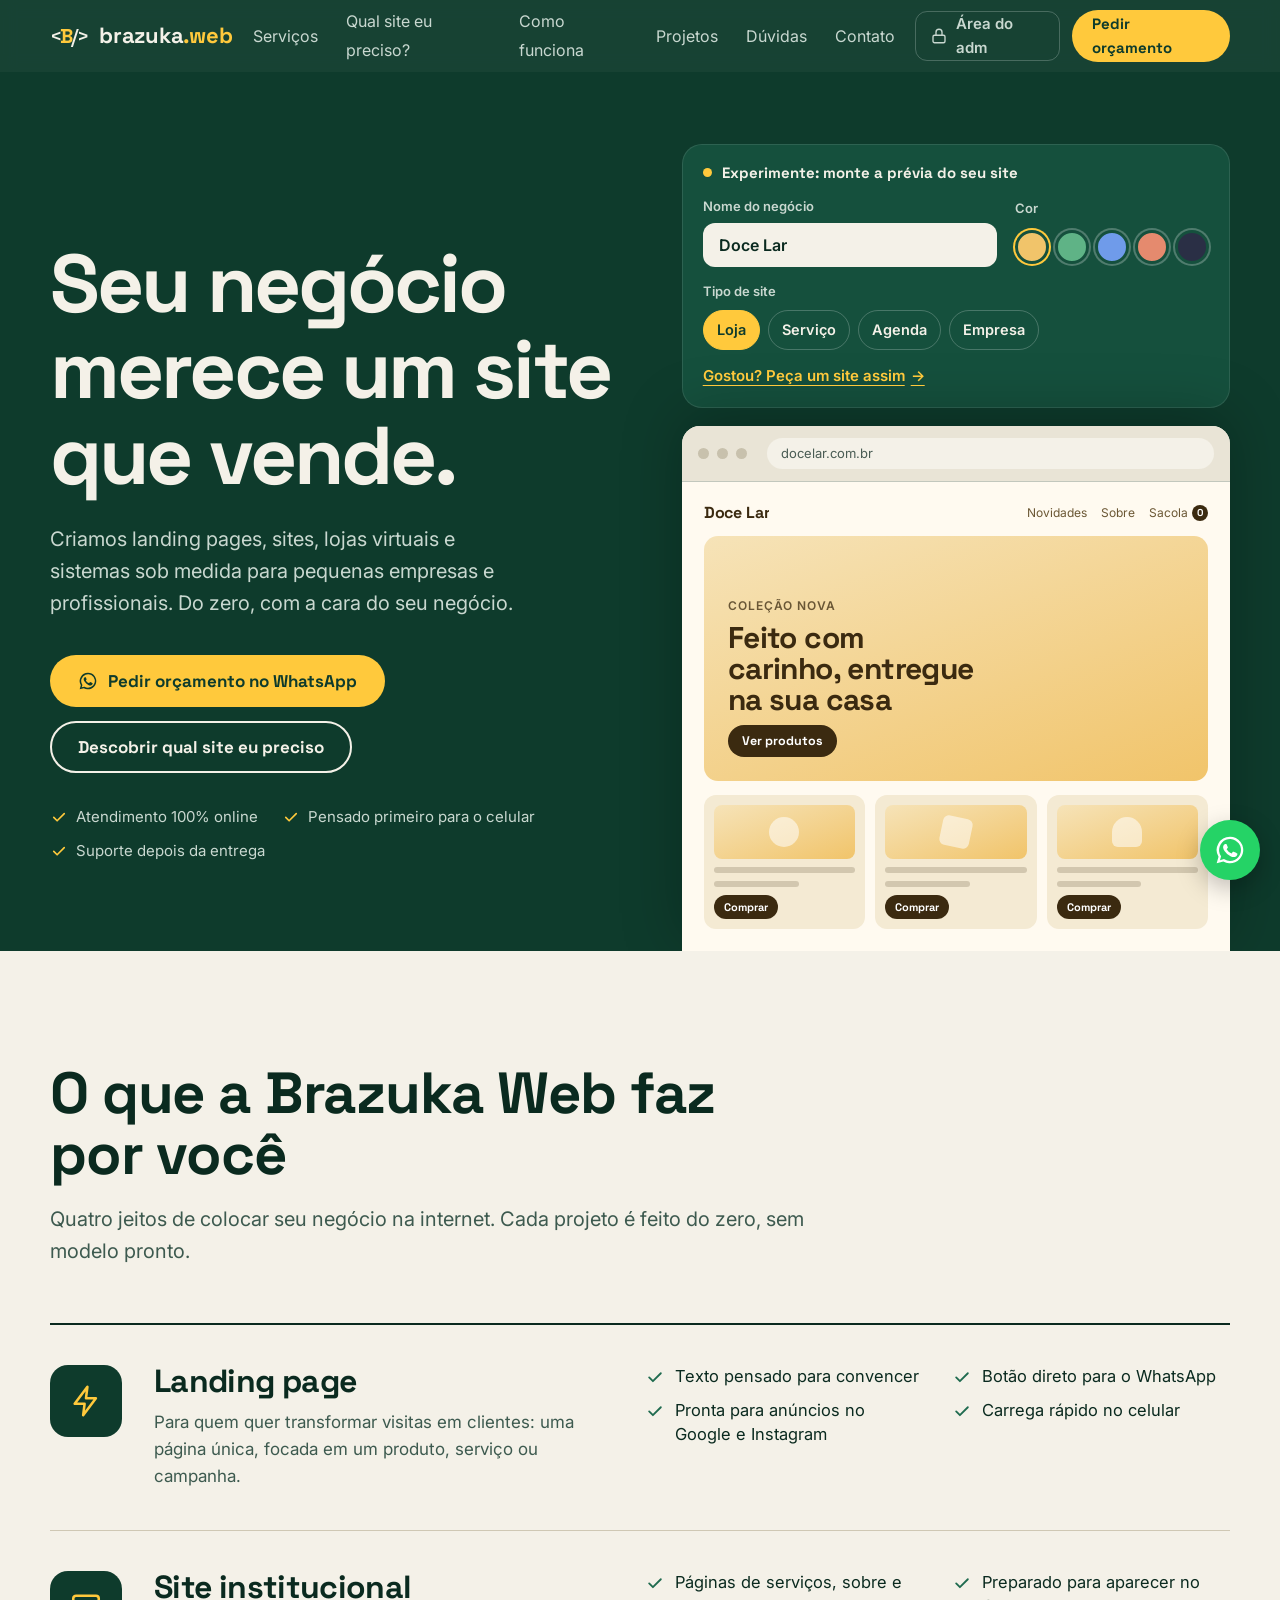
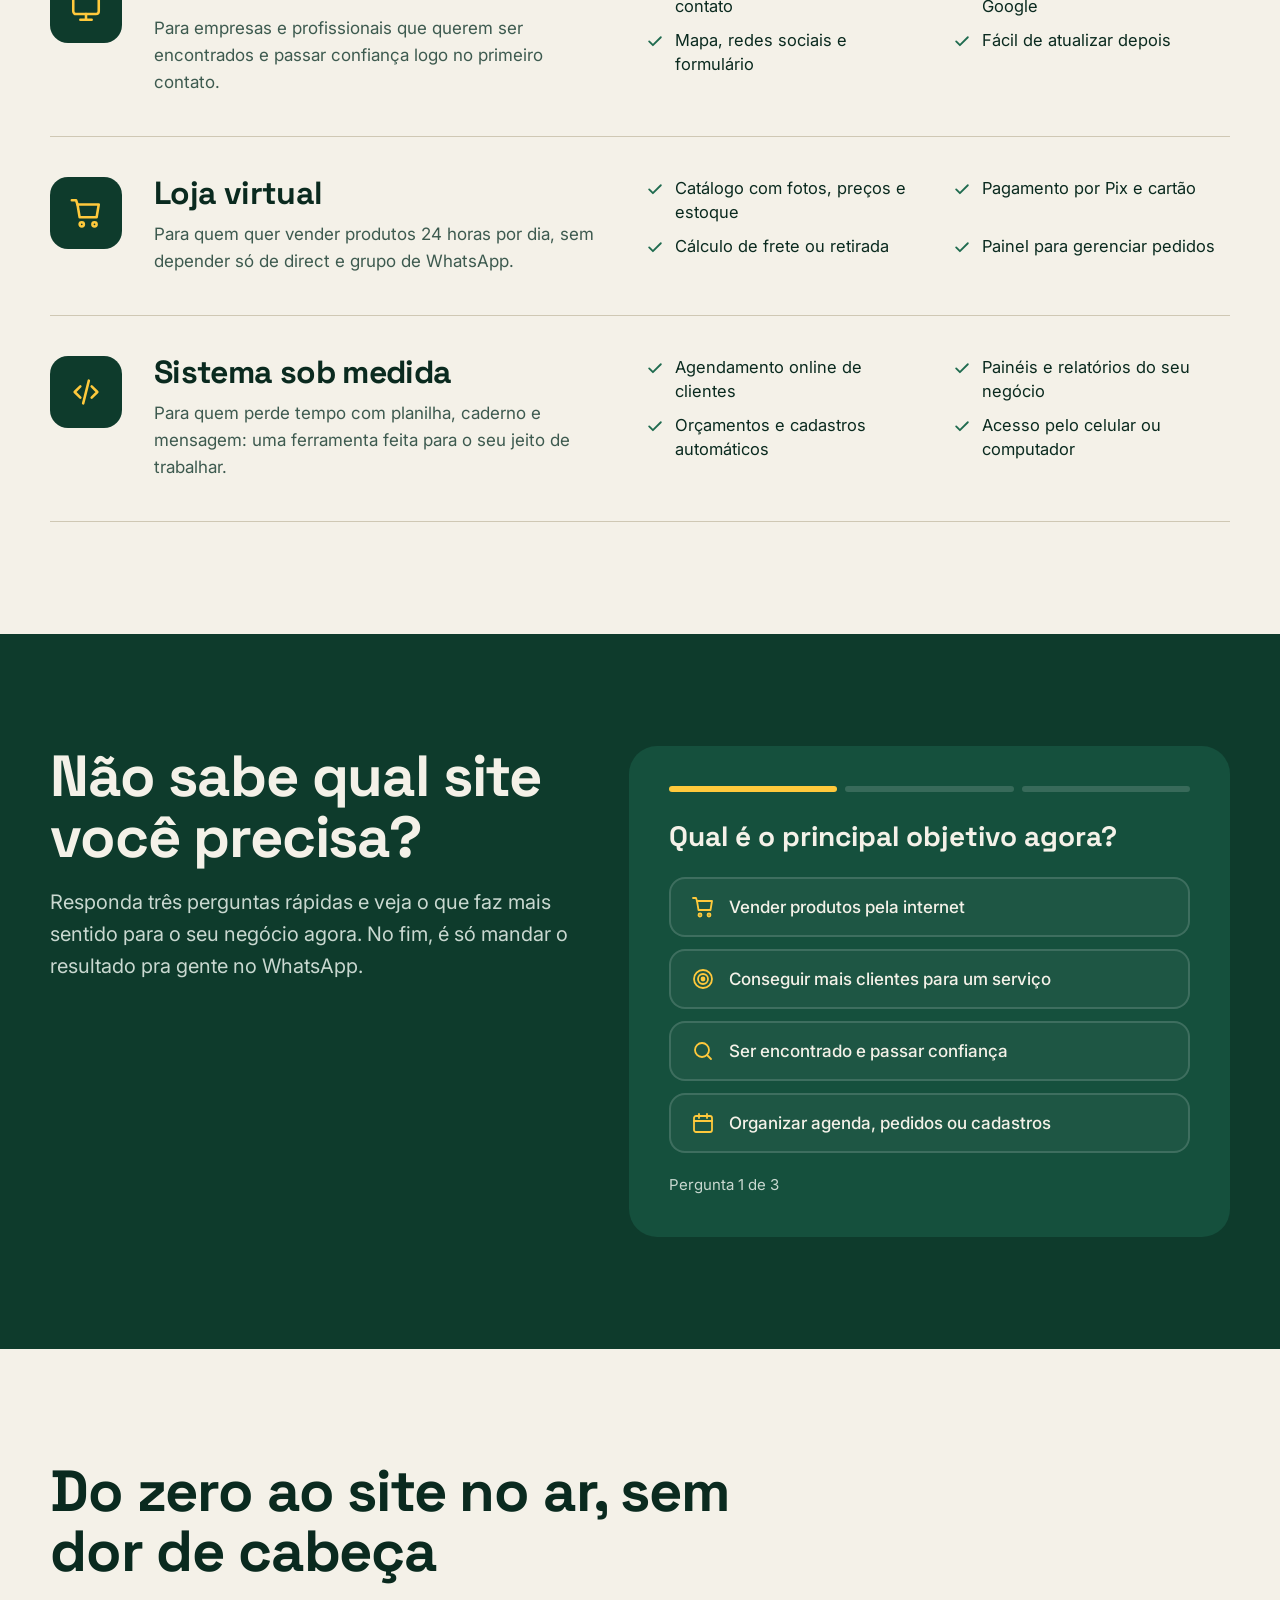
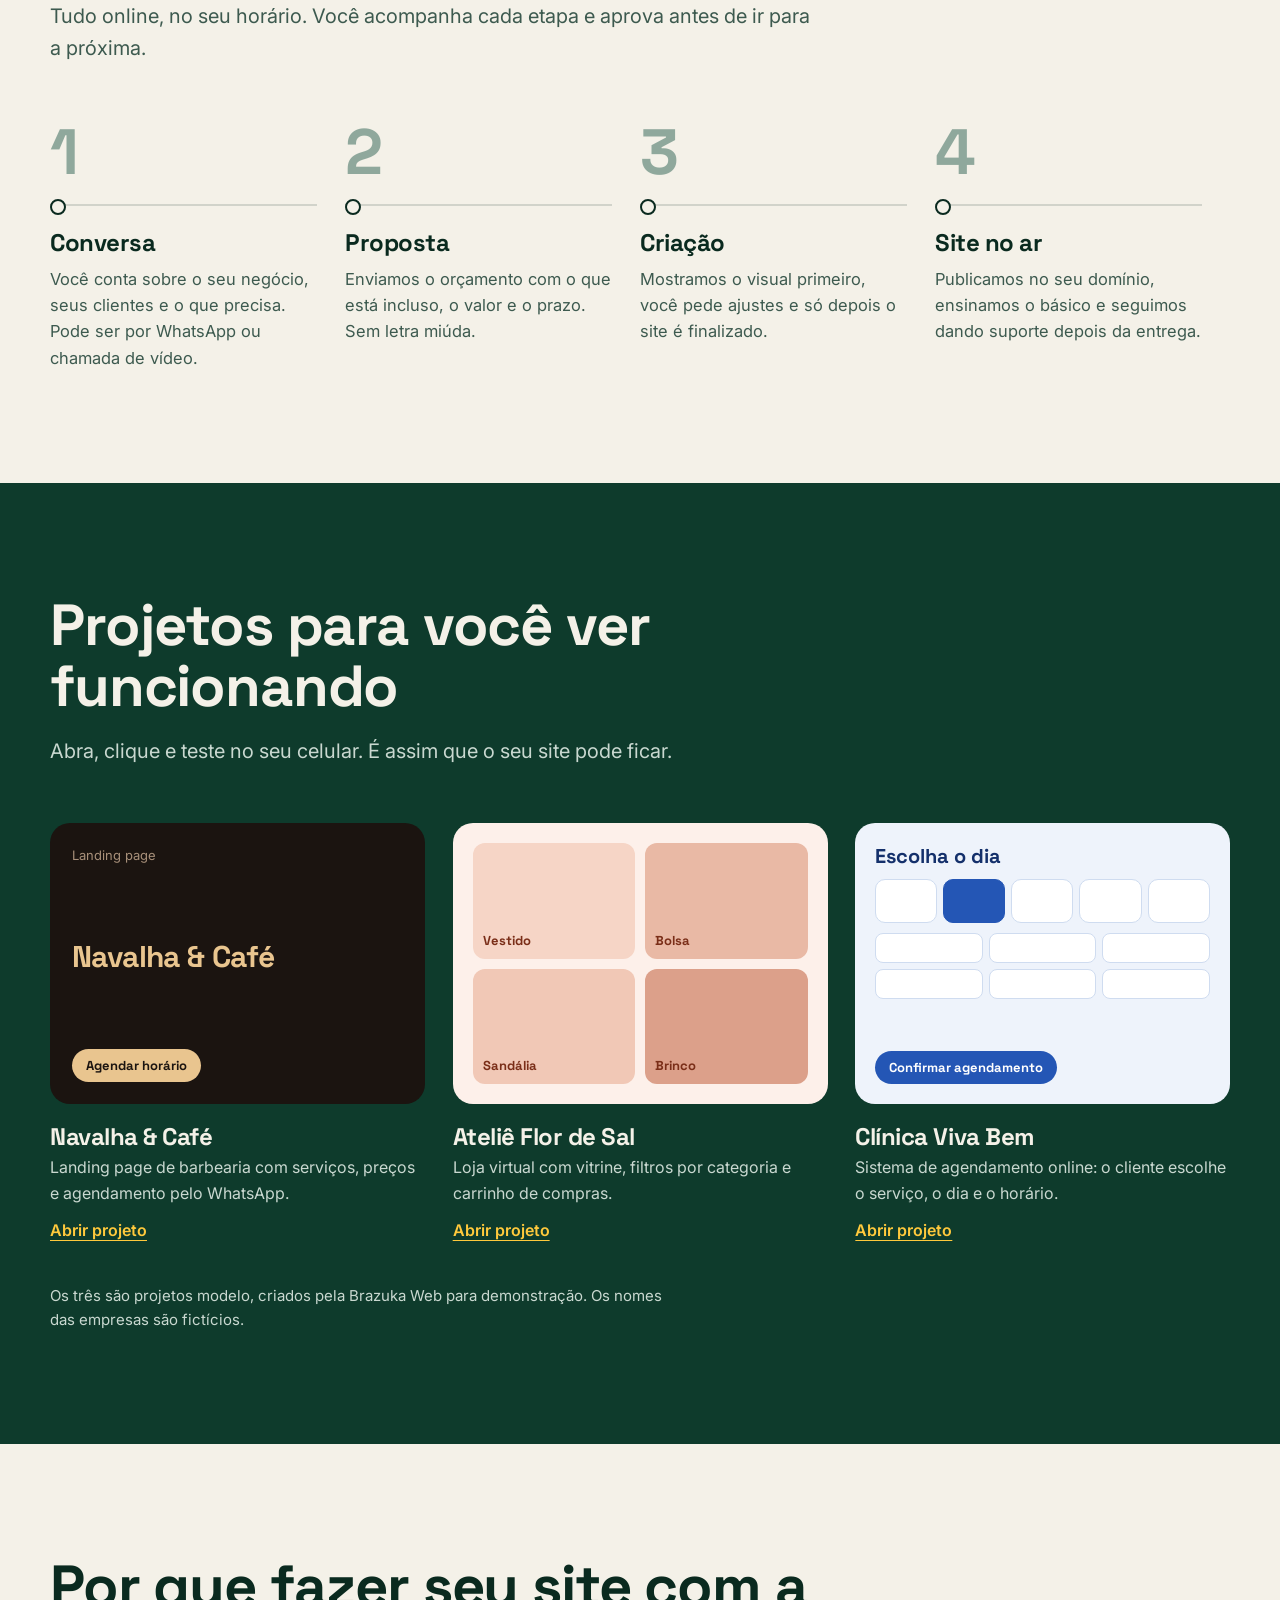
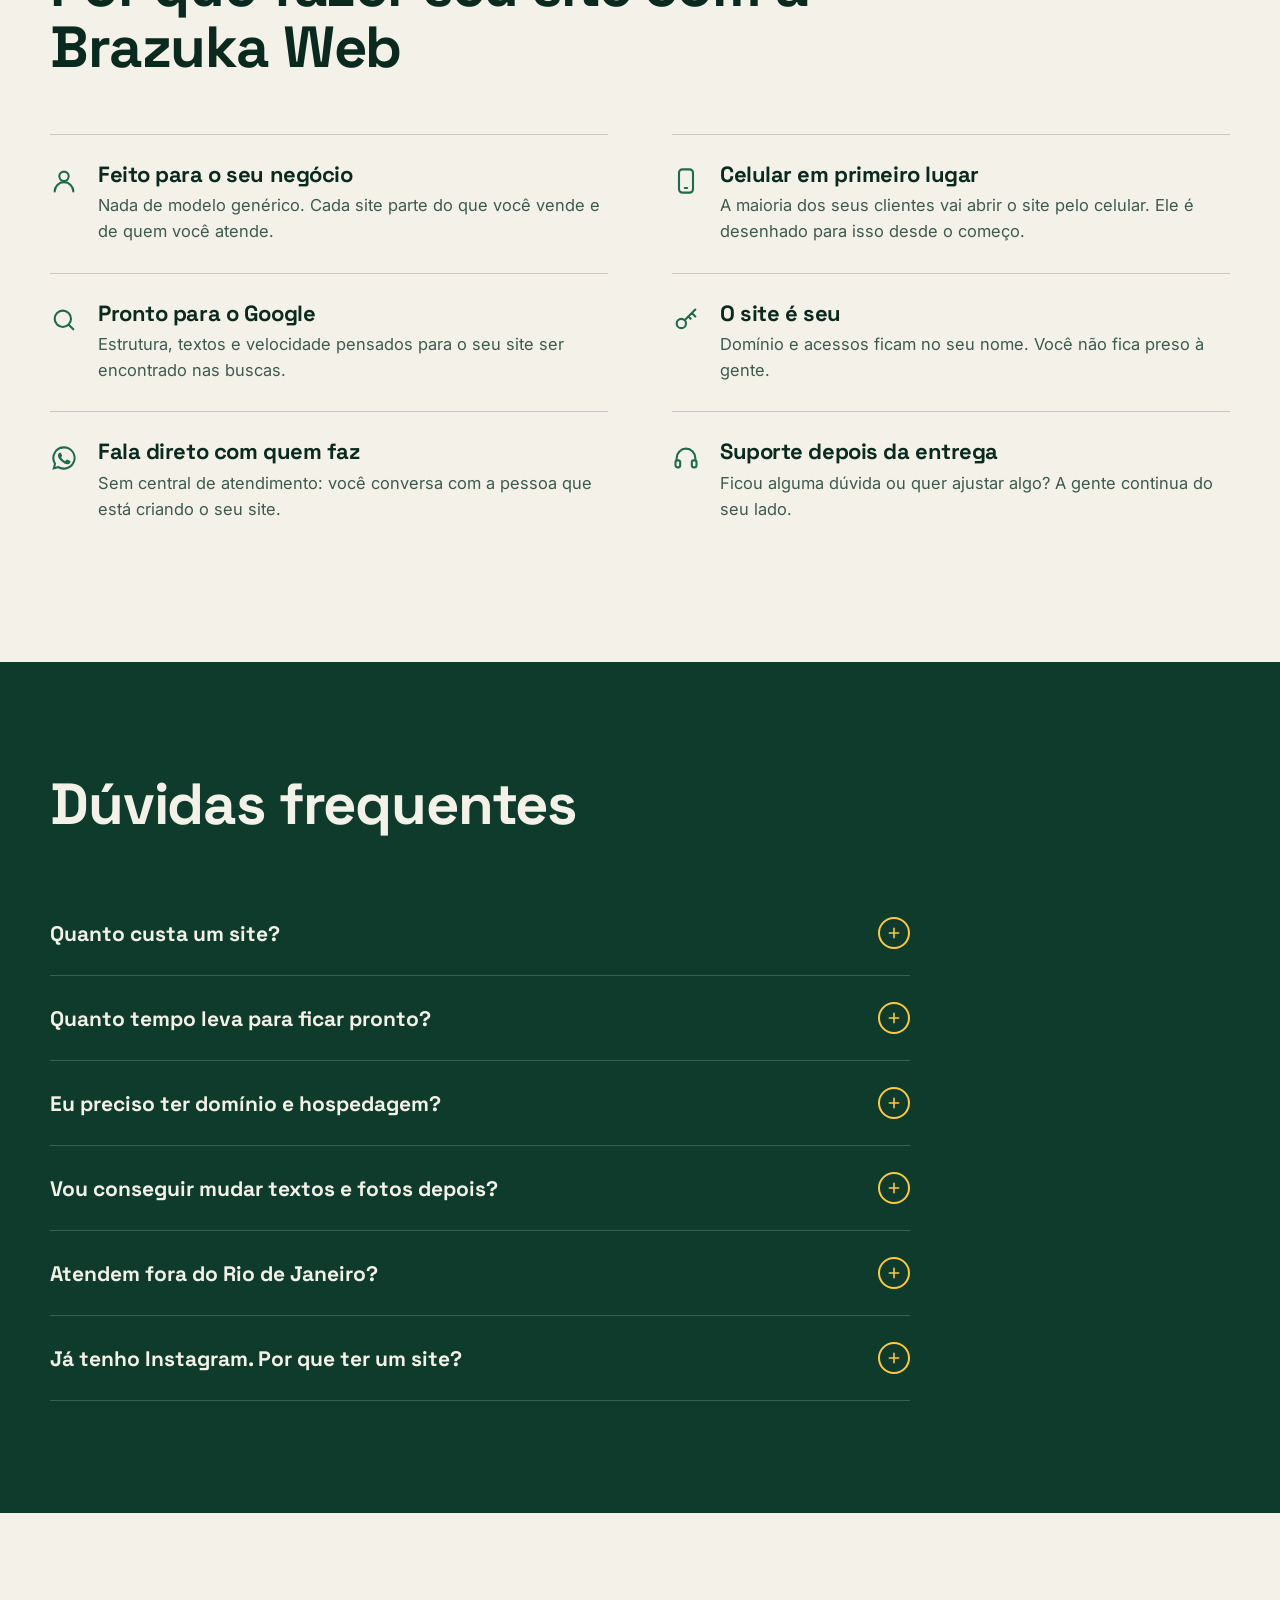
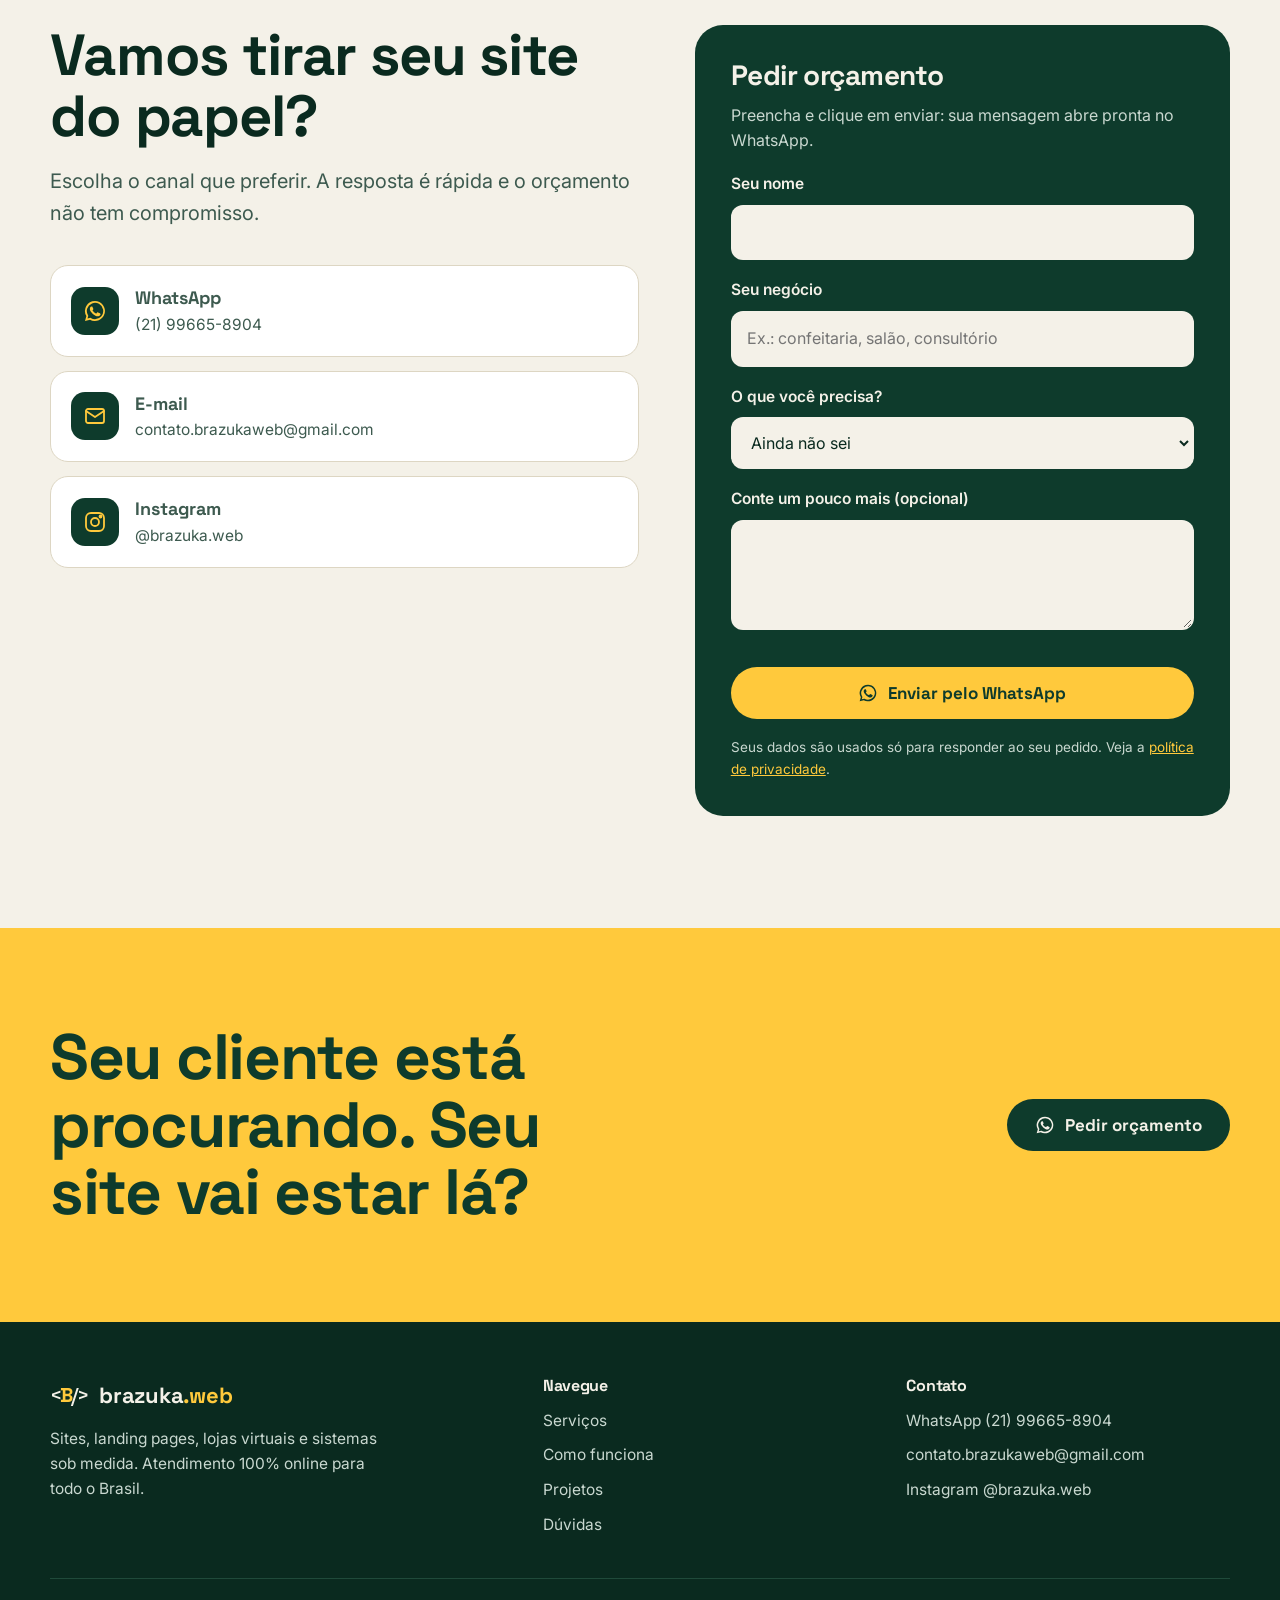
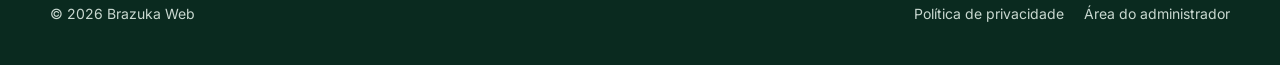
==== commit b46978f0: "Botão visível da área do administrador no topo do site Co-Authored-By: Claude Opus 5.5 <noreply@anth" ====
--- a/index.html
+++ b/index.html
@@ -39,6 +39,7 @@
     <symbol id="i-suporte" viewBox="0 0 24 24"><g fill="none" stroke="currentColor" stroke-width="1.8" stroke-linecap="round" stroke-linejoin="round"><path d="M4 14v-2a8 8 0 0 1 16 0v2"/><rect x="3" y="14" width="4" height="6" rx="1.5"/><rect x="17" y="14" width="4" height="6" rx="1.5"/></g></symbol>
     <symbol id="i-pessoa" viewBox="0 0 24 24"><g fill="none" stroke="currentColor" stroke-width="1.8" stroke-linecap="round"><circle cx="12" cy="8" r="4"/><path d="M4 21a8 8 0 0 1 16 0"/></g></symbol>
     <symbol id="i-mais" viewBox="0 0 24 24"><path fill="none" stroke="currentColor" stroke-width="2.4" stroke-linecap="round" d="M12 5v14M5 12h14"/></symbol>
+    <symbol id="i-cadeado" viewBox="0 0 24 24"><g fill="none" stroke="currentColor" stroke-width="1.8" stroke-linecap="round" stroke-linejoin="round"><rect x="4" y="11" width="16" height="10" rx="2"/><path d="M8 11V7a4 4 0 0 1 8 0v4"/></g></symbol>
     <symbol id="i-menu" viewBox="0 0 24 24"><path fill="none" stroke="currentColor" stroke-width="2" stroke-linecap="round" d="M4 7h16M4 12h16M4 17h16"/></symbol>
     <symbol id="i-calendario" viewBox="0 0 24 24"><g fill="none" stroke="currentColor" stroke-width="1.8" stroke-linecap="round"><rect x="3" y="5" width="18" height="16" rx="2"/><path d="M3 10h18M8 3v4M16 3v4"/></g></symbol>
     <symbol id="i-alvo" viewBox="0 0 24 24"><g fill="none" stroke="currentColor" stroke-width="1.8"><circle cx="12" cy="12" r="9"/><circle cx="12" cy="12" r="5"/><circle cx="12" cy="12" r="1.5" fill="currentColor"/></g></symbol>
@@ -64,7 +65,10 @@
         <li><a href="#contato">Contato</a></li>
       </ul>
     </nav>
-    <a class="btn btn-amarelo btn-topo" href="https://wa.me/5521996658904?text=Ol%C3%A1%2C%20Brazuka%20Web!%20Quero%20um%20or%C3%A7amento%20de%20site." target="_blank" rel="noopener">Pedir orçamento</a>
+    <div class="acoes-topo">
+      <a class="entrar-adm" href="admin.html" rel="nofollow" title="Área do administrador" aria-label="Área do administrador"><svg aria-hidden="true"><use href="#i-cadeado"/></svg><span>Área do adm</span></a>
+      <a class="btn btn-amarelo btn-topo" href="https://wa.me/5521996658904?text=Ol%C3%A1%2C%20Brazuka%20Web!%20Quero%20um%20or%C3%A7amento%20de%20site." target="_blank" rel="noopener">Pedir orçamento</a>
+    </div>
   </div>
   <div class="leitura" aria-hidden="true"><i id="barra-leitura"></i></div>
 </header>
--- a/assets/style.css
+++ b/assets/style.css
@@ -419,3 +419,11 @@
   html.chat-aberto .zap{display:none}
 }
 .rodape .links-base{display:flex;flex-wrap:wrap;gap:8px 20px}
+
+/* Entrada da área do administrador (topo) */
+.acoes-topo{display:flex;align-items:center;gap:12px}
+.entrar-adm{display:inline-flex;align-items:center;gap:8px;min-height:44px;padding:0 14px;border:1px solid rgba(201,216,208,.28);border-radius:12px;color:var(--nevoa);text-decoration:none;font-size:15px;font-weight:600;transition:border-color .2s,color .2s}
+.entrar-adm svg{width:18px;height:18px;flex:none}
+.entrar-adm:hover{border-color:var(--amarelo);color:var(--amarelo)}
+.entrar-adm:focus-visible{outline:3px solid var(--amarelo);outline-offset:3px}
+@media (max-width:900px){.entrar-adm{padding:0 12px}.entrar-adm span{display:none}.topo nav{margin-left:auto}}
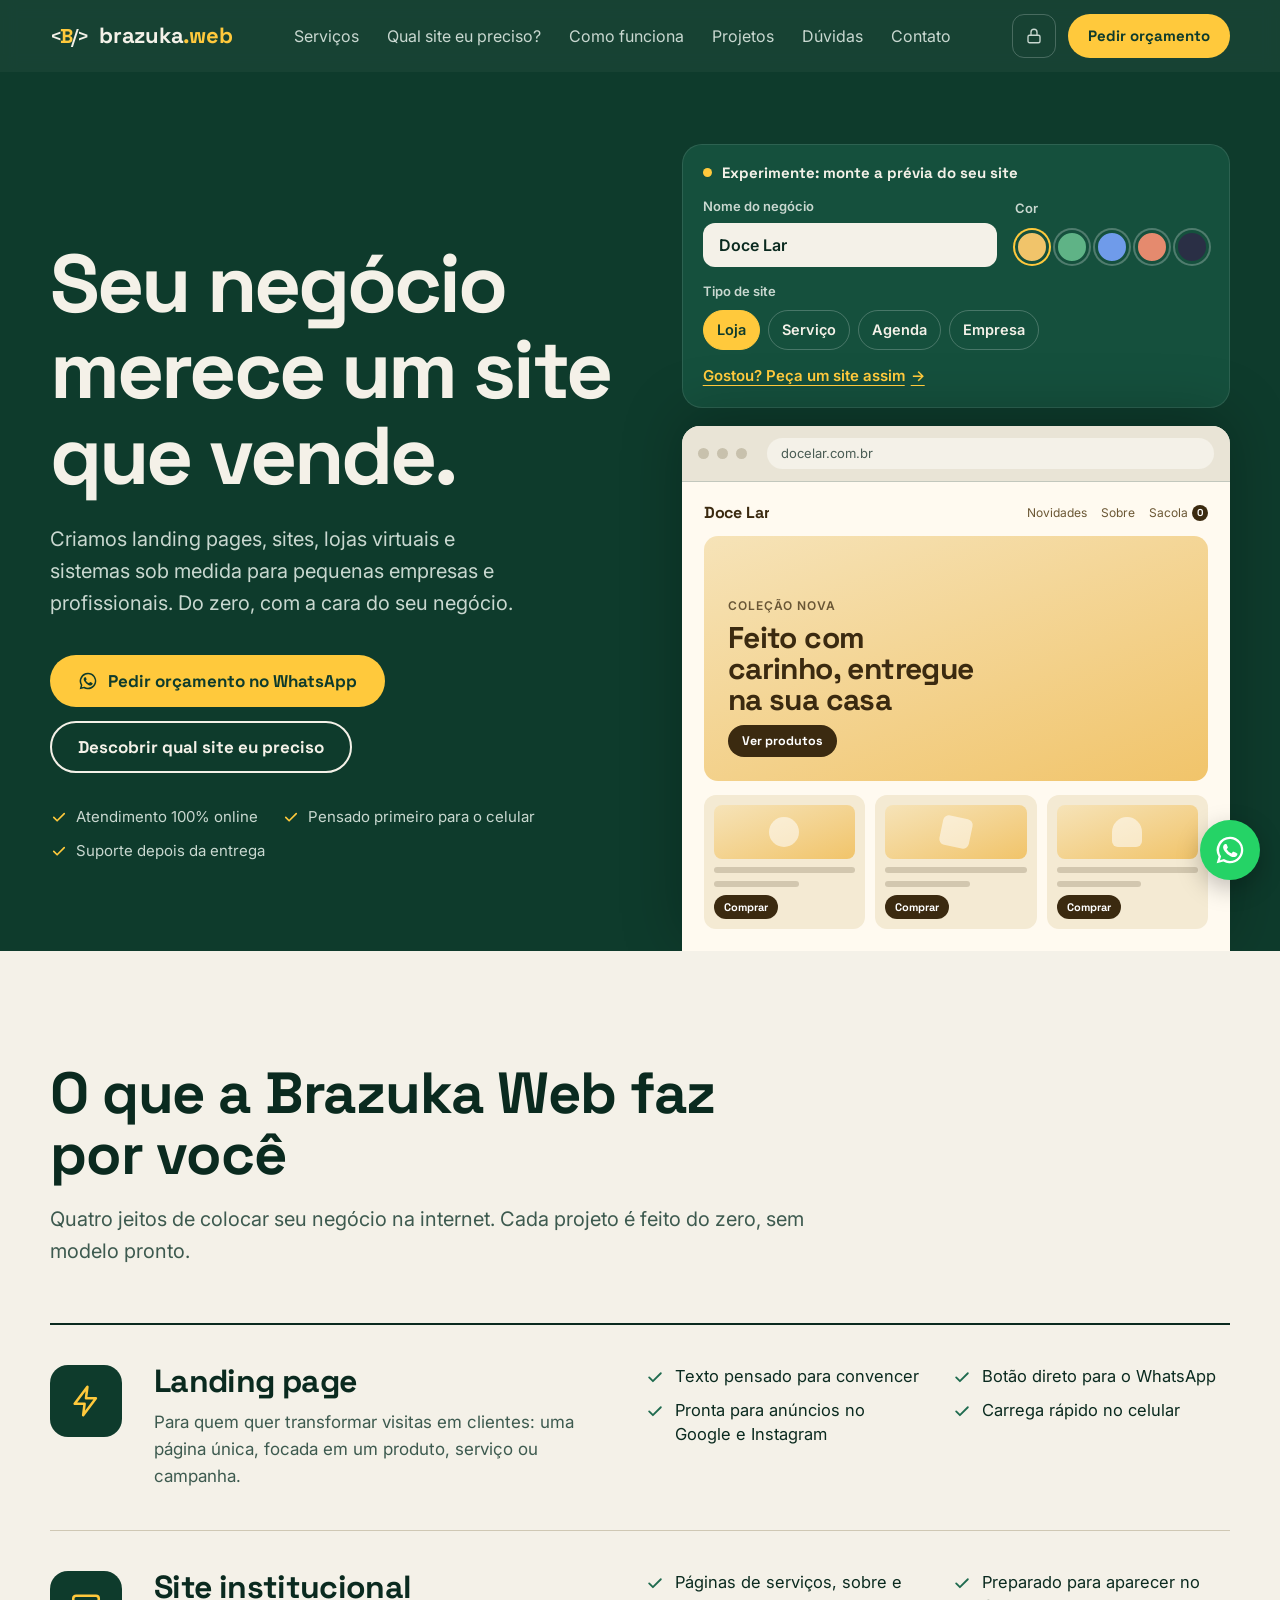
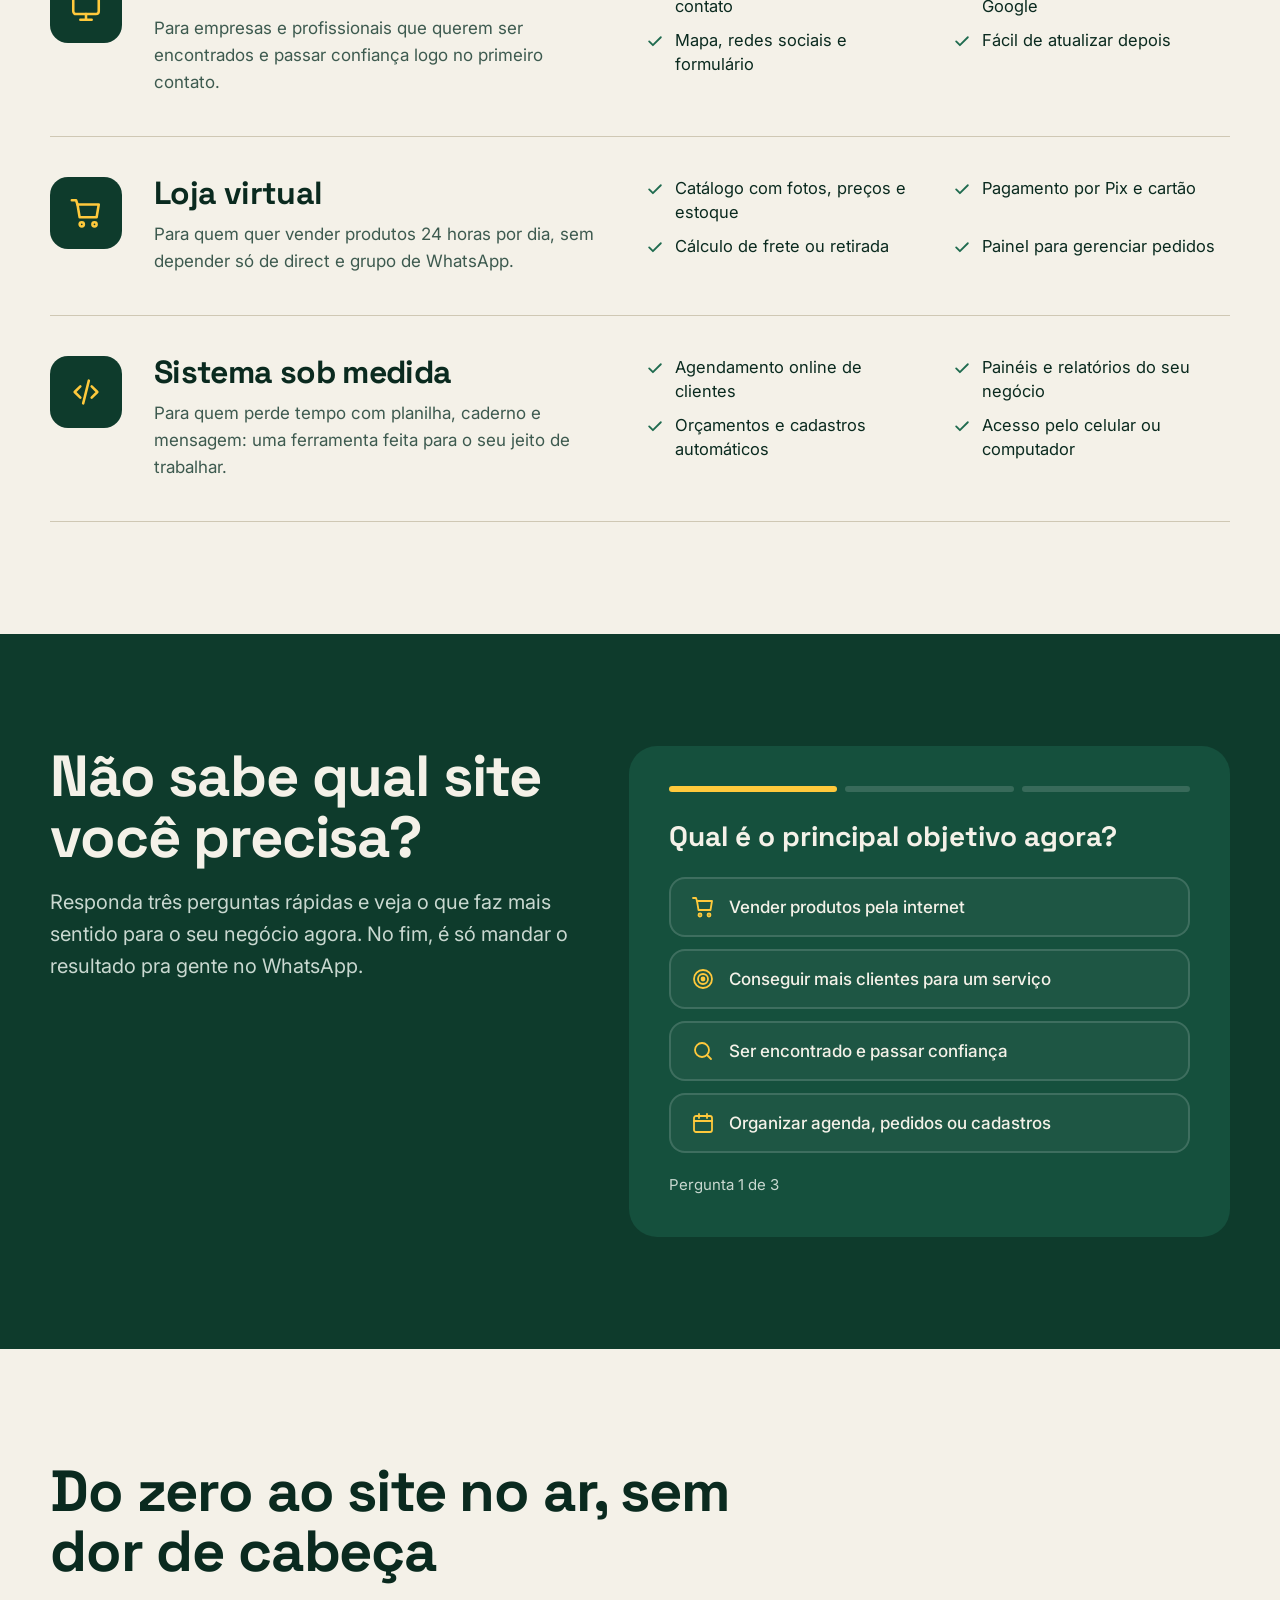
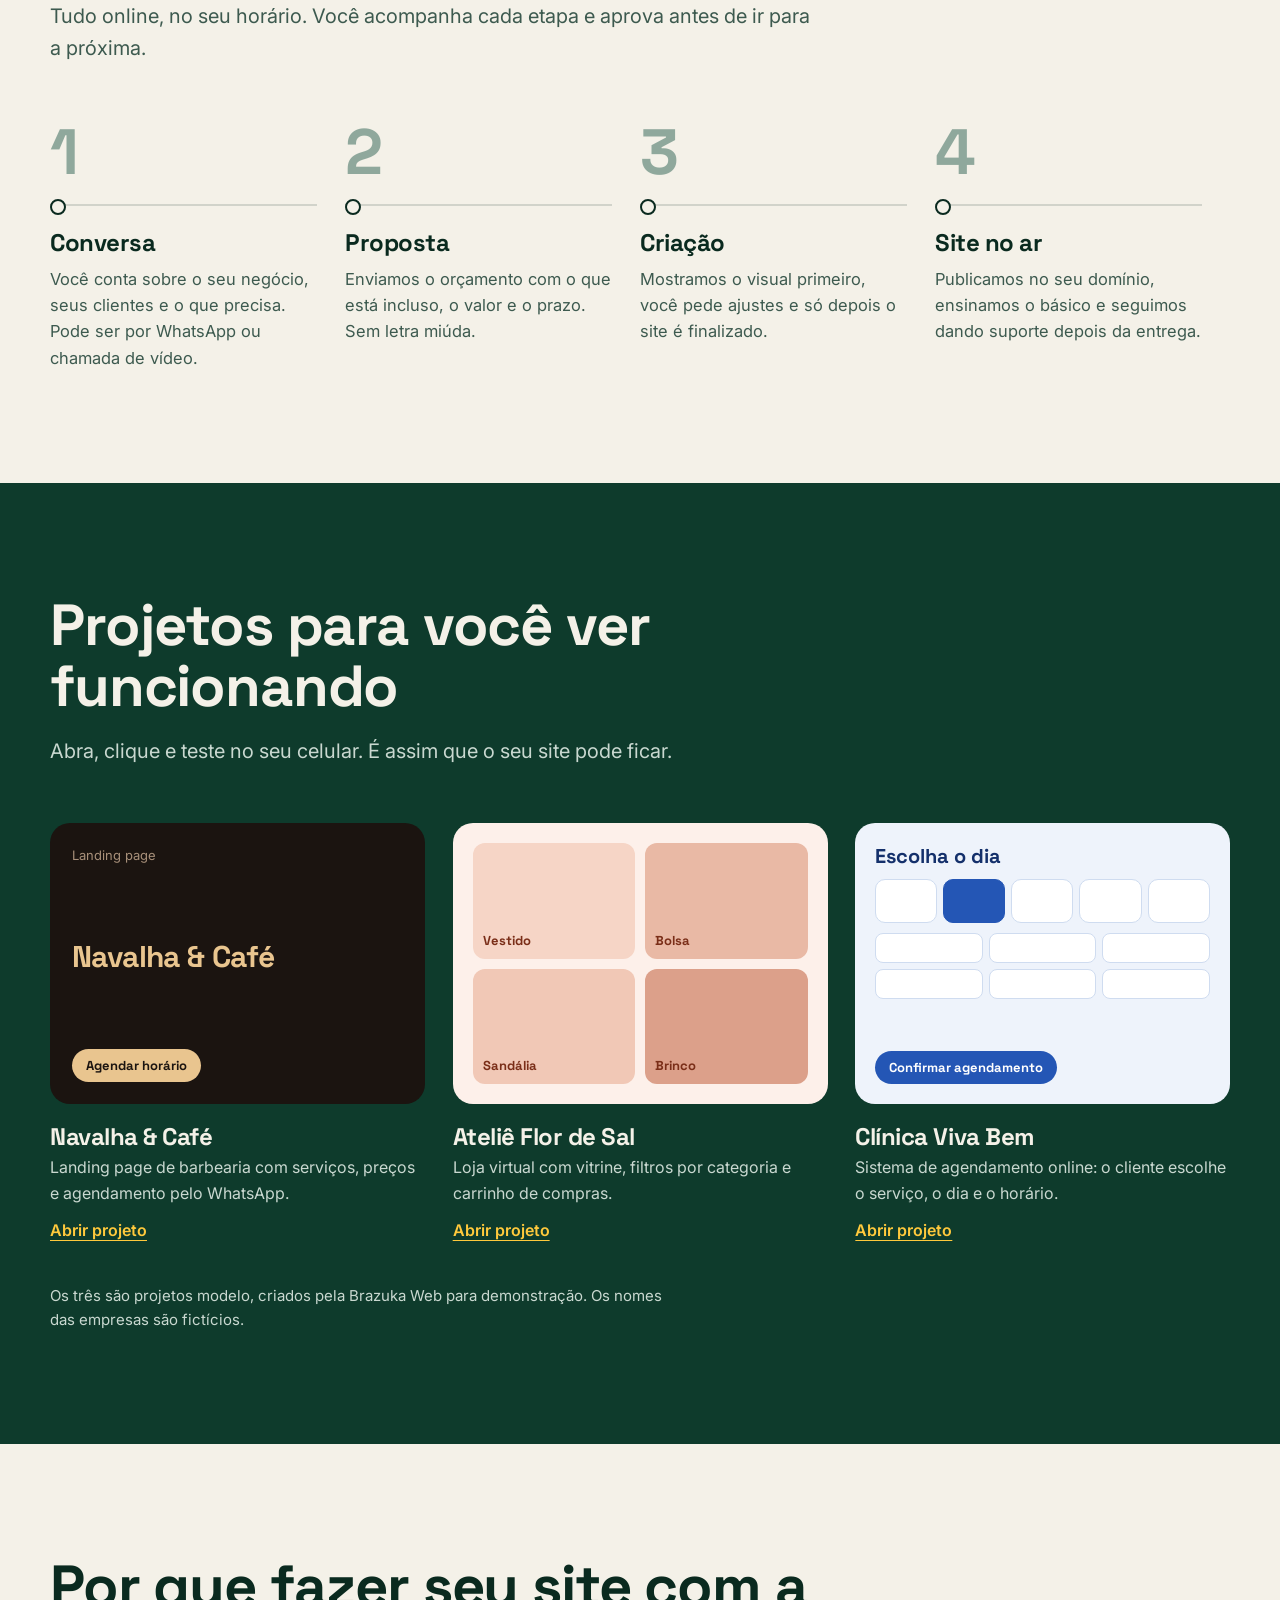
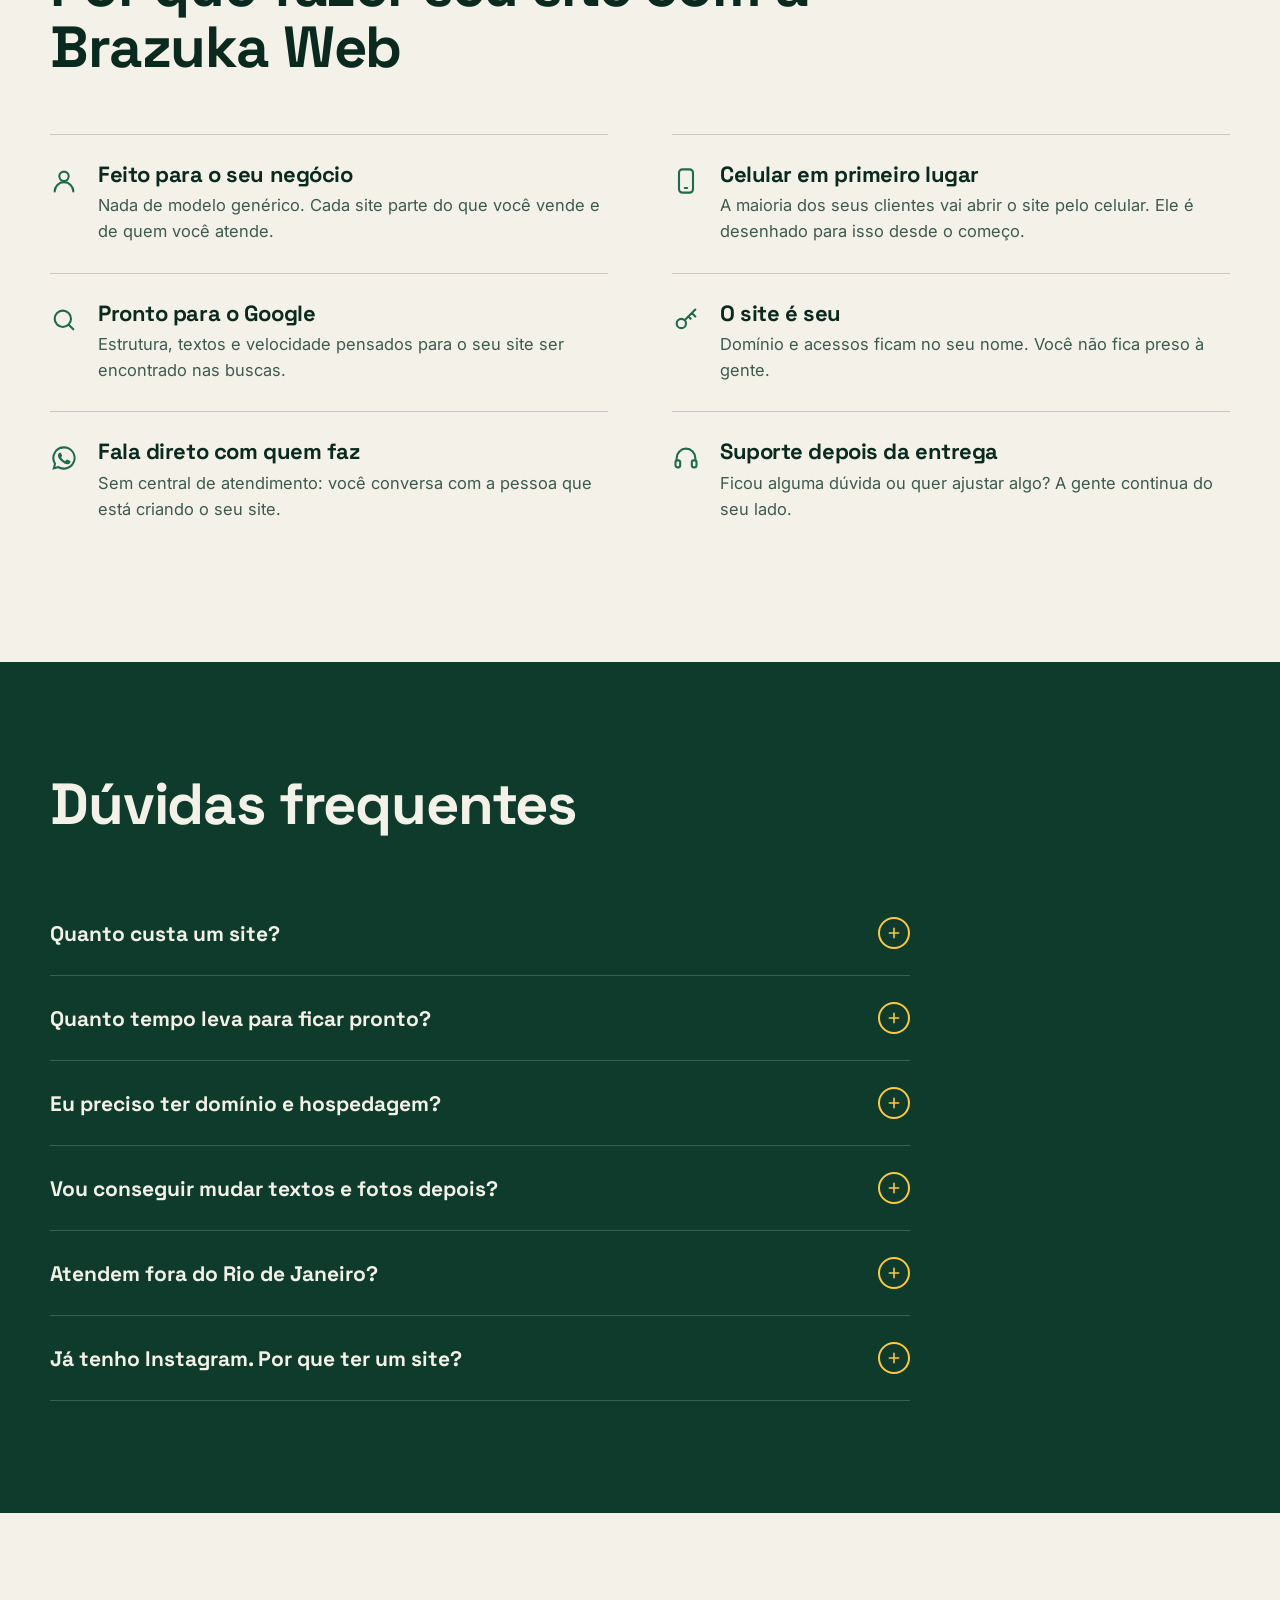
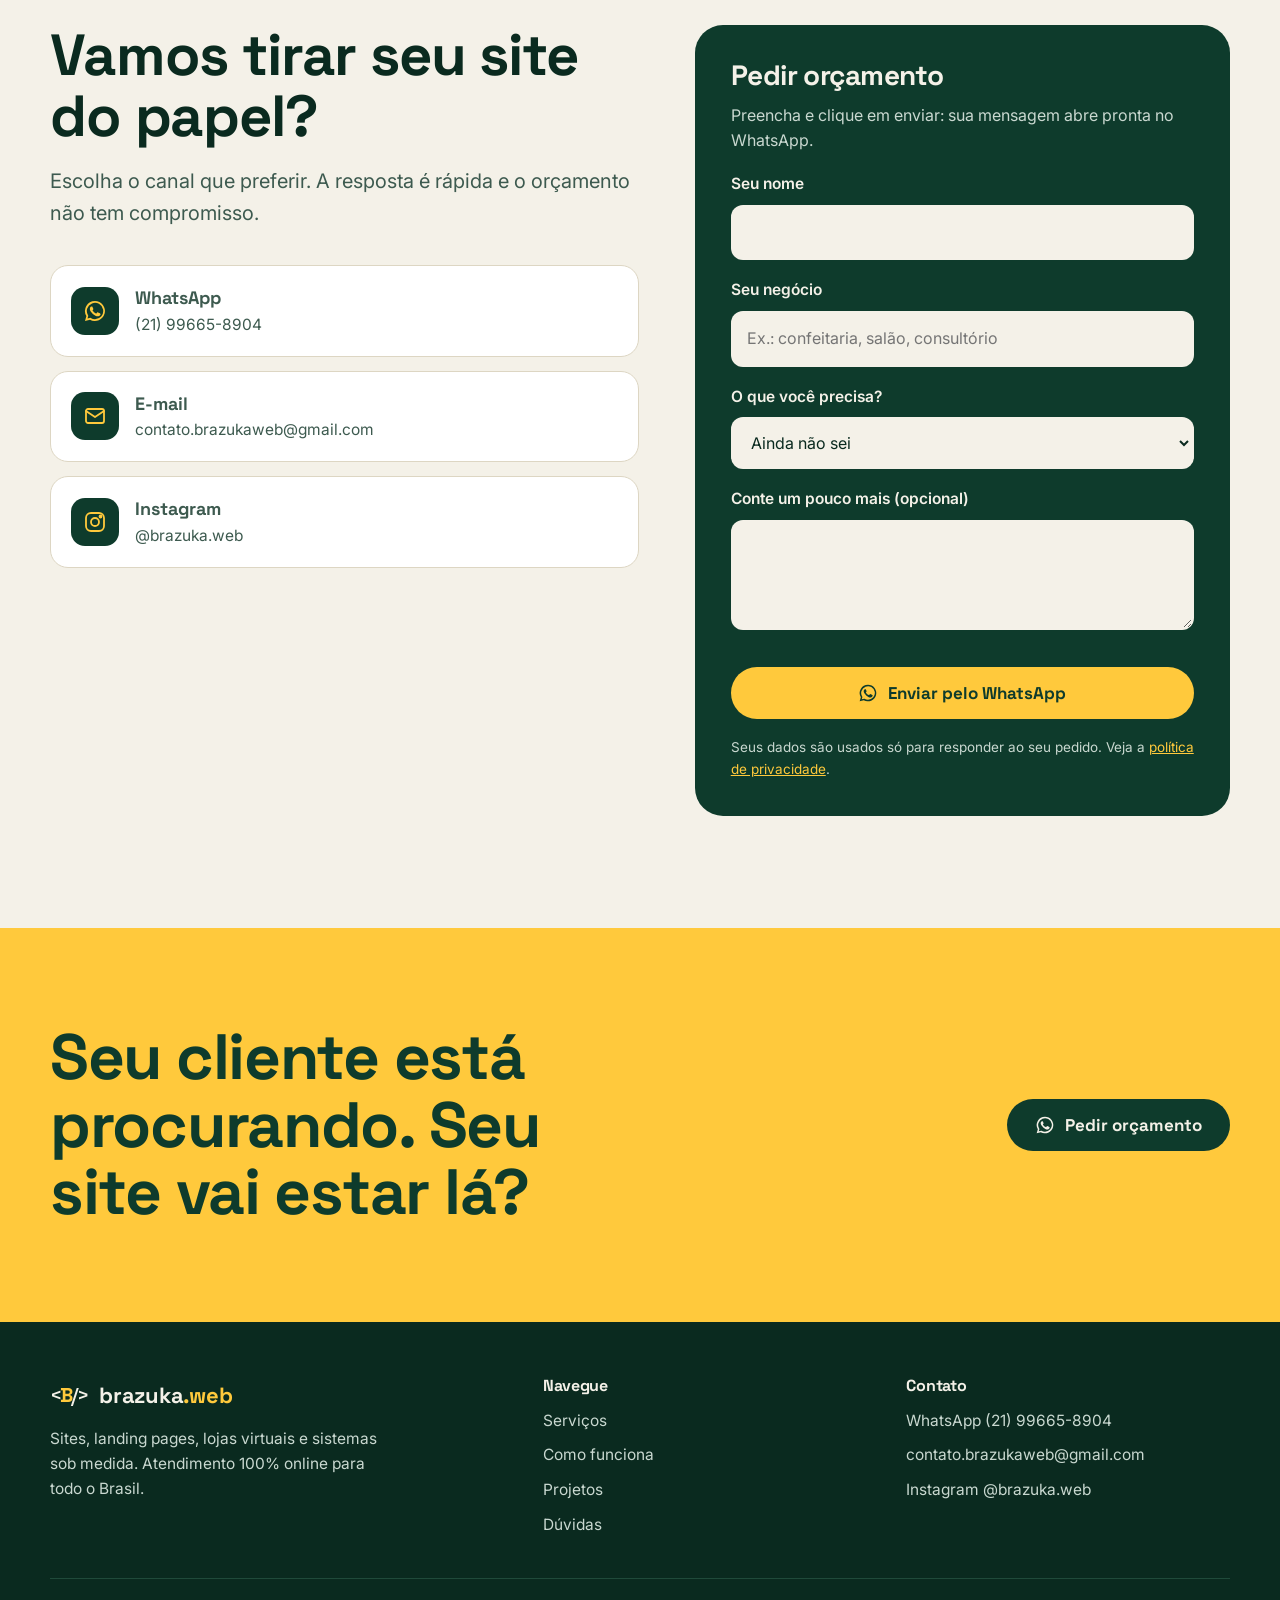
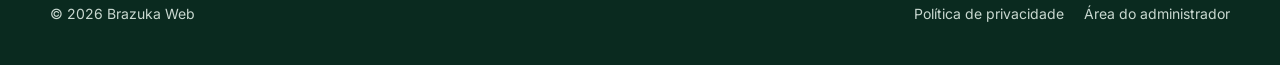
==== commit ec5e7dc6: "Força o navegador a baixar o visual novo (versão nos arquivos) e cadeado com tamanho fixo Co-Authore" ====
--- a/index.html
+++ b/index.html
@@ -16,7 +16,7 @@
 <link rel="preconnect" href="https://fonts.googleapis.com">
 <link rel="preconnect" href="https://fonts.gstatic.com" crossorigin>
 <link href="https://fonts.googleapis.com/css2?family=Inter:wght@400;500;600&family=Space+Grotesk:wght@500;700&display=swap" rel="stylesheet">
-<link rel="stylesheet" href="assets/style.css">
+<link rel="stylesheet" href="assets/style.css?v=20261120b">
 <script>document.documentElement.classList.add('js')</script>
 <script type="application/ld+json">
 {"@context":"https://schema.org","@type":"ProfessionalService","name":"Brazuka Web","url":"https://brazukaweb.com.br/","email":"contato.brazukaweb@gmail.com","telephone":"+55-21-99665-8904","areaServed":"BR","description":"Criação de sites, landing pages, lojas virtuais e sistemas sob medida, com atendimento 100% online.","sameAs":["https://www.instagram.com/brazuka.web/"]}
@@ -66,7 +66,7 @@
       </ul>
     </nav>
     <div class="acoes-topo">
-      <a class="entrar-adm" href="admin.html" rel="nofollow" title="Área do administrador" aria-label="Área do administrador"><svg aria-hidden="true"><use href="#i-cadeado"/></svg><span>Área do adm</span></a>
+      <a class="entrar-adm" href="admin.html" rel="nofollow" title="Área do administrador" aria-label="Área do administrador"><svg width="18" height="18" aria-hidden="true"><use href="#i-cadeado"/></svg><span>Área do adm</span></a>
       <a class="btn btn-amarelo btn-topo" href="https://wa.me/5521996658904?text=Ol%C3%A1%2C%20Brazuka%20Web!%20Quero%20um%20or%C3%A7amento%20de%20site." target="_blank" rel="noopener">Pedir orçamento</a>
     </div>
   </div>
@@ -421,6 +421,6 @@
 
 <a class="zap" href="https://wa.me/5521996658904?text=Ol%C3%A1%2C%20Brazuka%20Web!%20Quero%20um%20or%C3%A7amento%20de%20site." target="_blank" rel="noopener" aria-label="Falar com a Brazuka Web no WhatsApp"><svg aria-hidden="true"><use href="#i-zap"/></svg></a>
 
-<script src="assets/site.js"></script>
+<script src="assets/site.js?v=20261120b"></script>
 </body>
 </html>
--- a/assets/style.css
+++ b/assets/style.css
@@ -426,4 +426,7 @@
 .entrar-adm svg{width:18px;height:18px;flex:none}
 .entrar-adm:hover{border-color:var(--amarelo);color:var(--amarelo)}
 .entrar-adm:focus-visible{outline:3px solid var(--amarelo);outline-offset:3px}
-@media (max-width:900px){.entrar-adm{padding:0 12px}.entrar-adm span{display:none}.topo nav{margin-left:auto}}
+.entrar-adm span{display:none}
+@media (min-width:1360px){.entrar-adm span{display:inline}}
+@media (max-width:1359px){.entrar-adm{padding:0 12px}}
+@media (max-width:900px){.topo nav{margin-left:auto}}
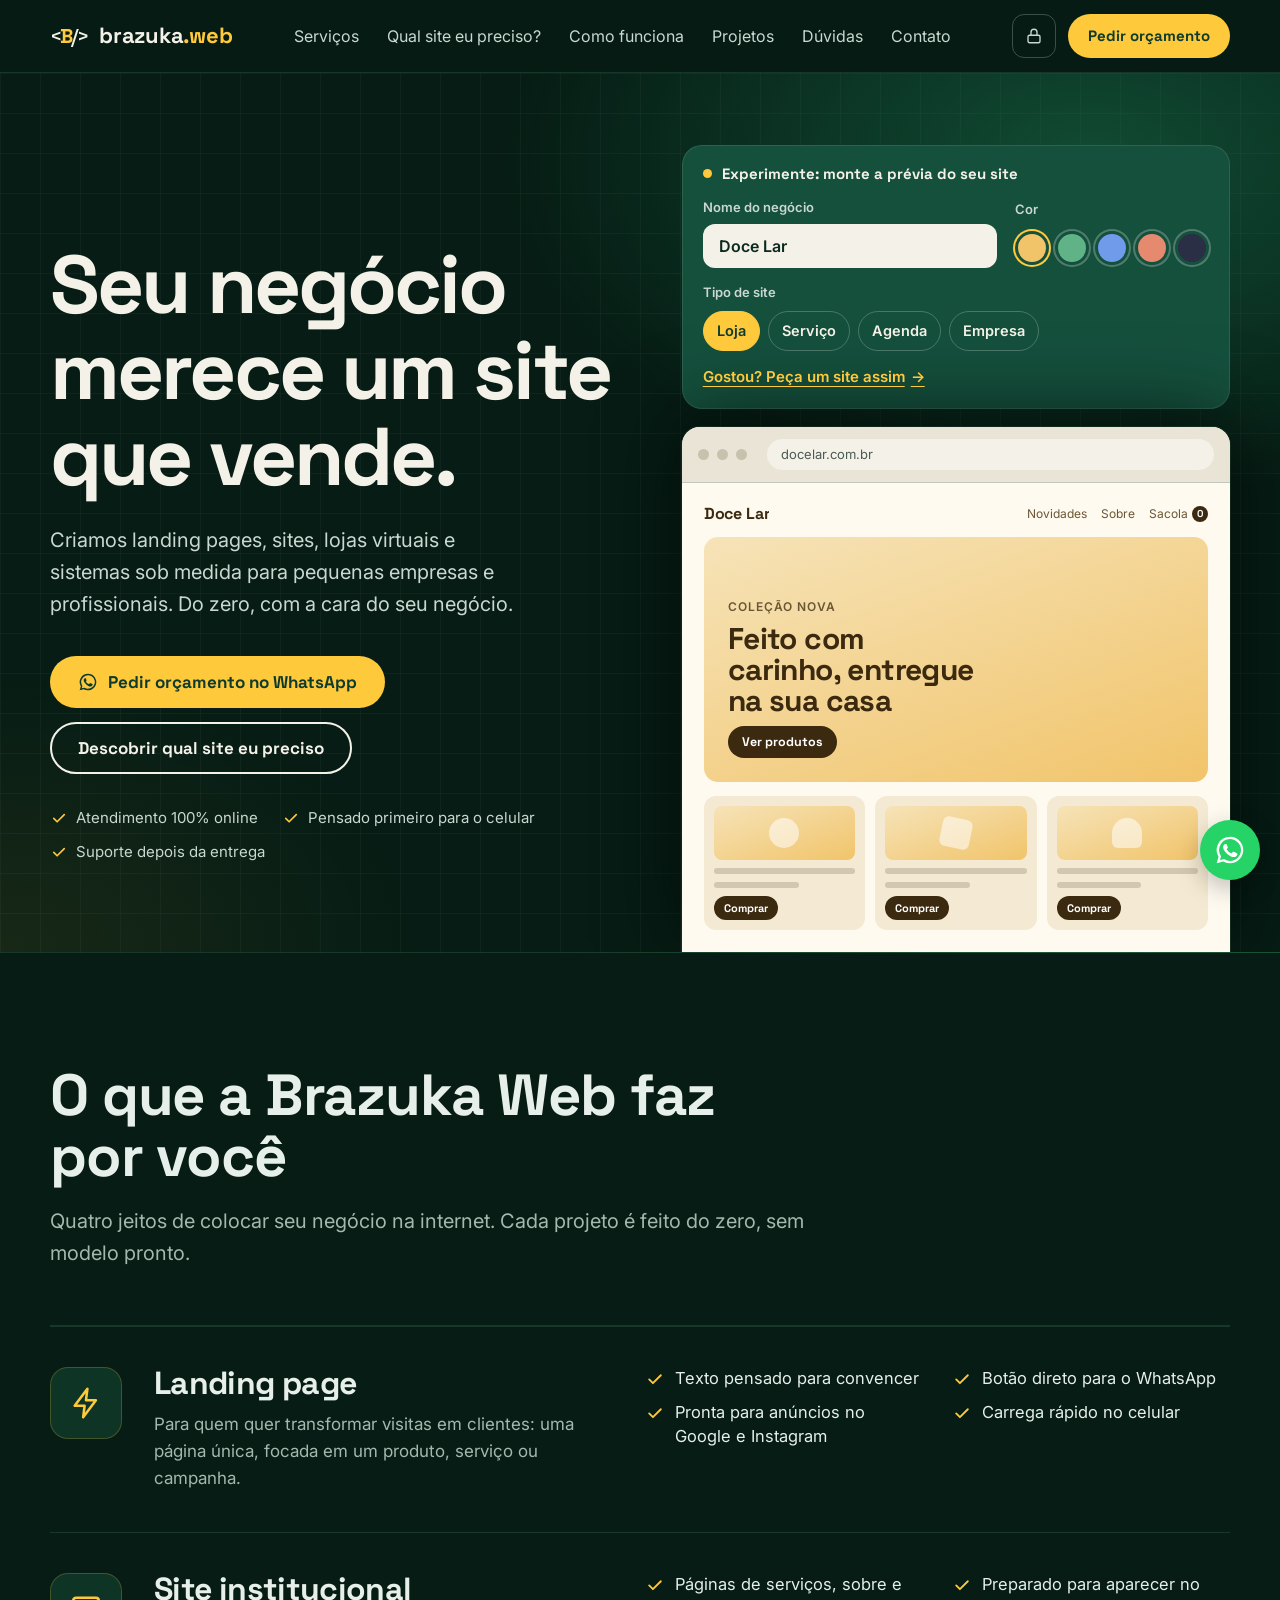
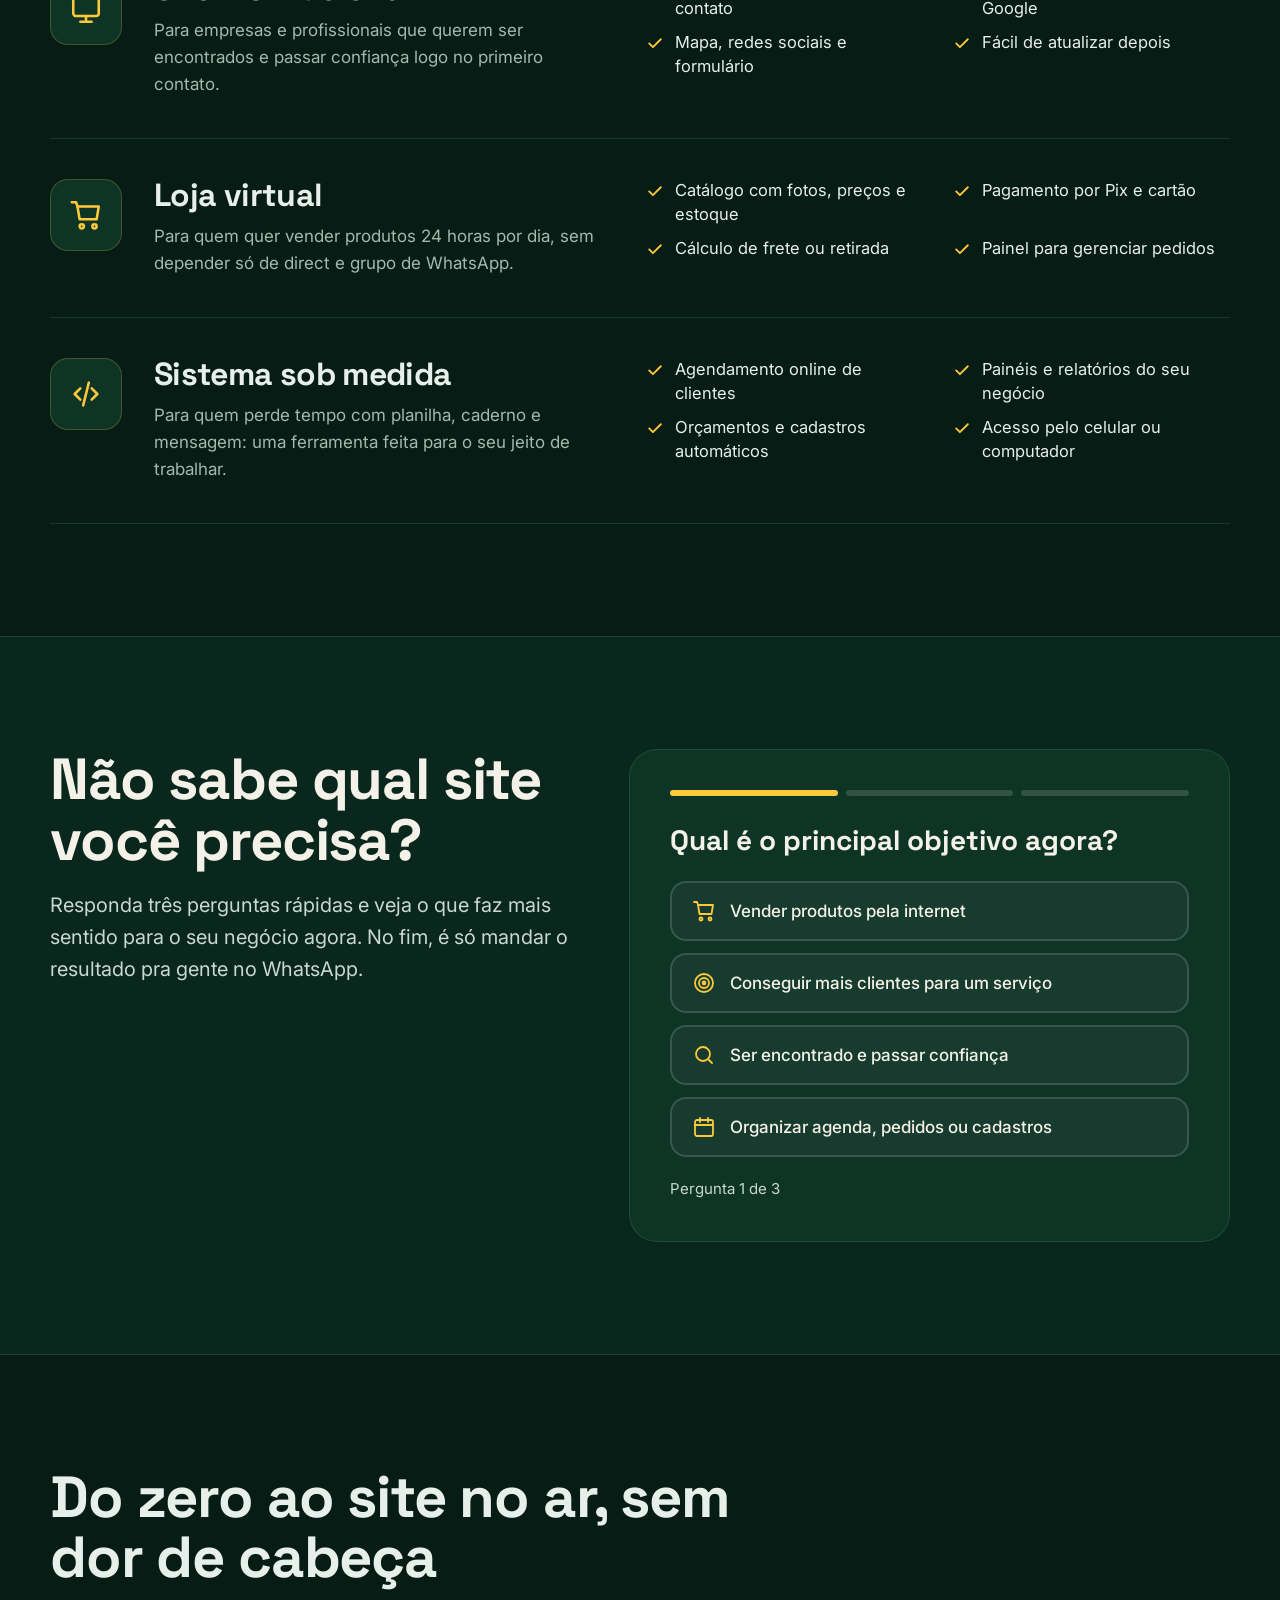
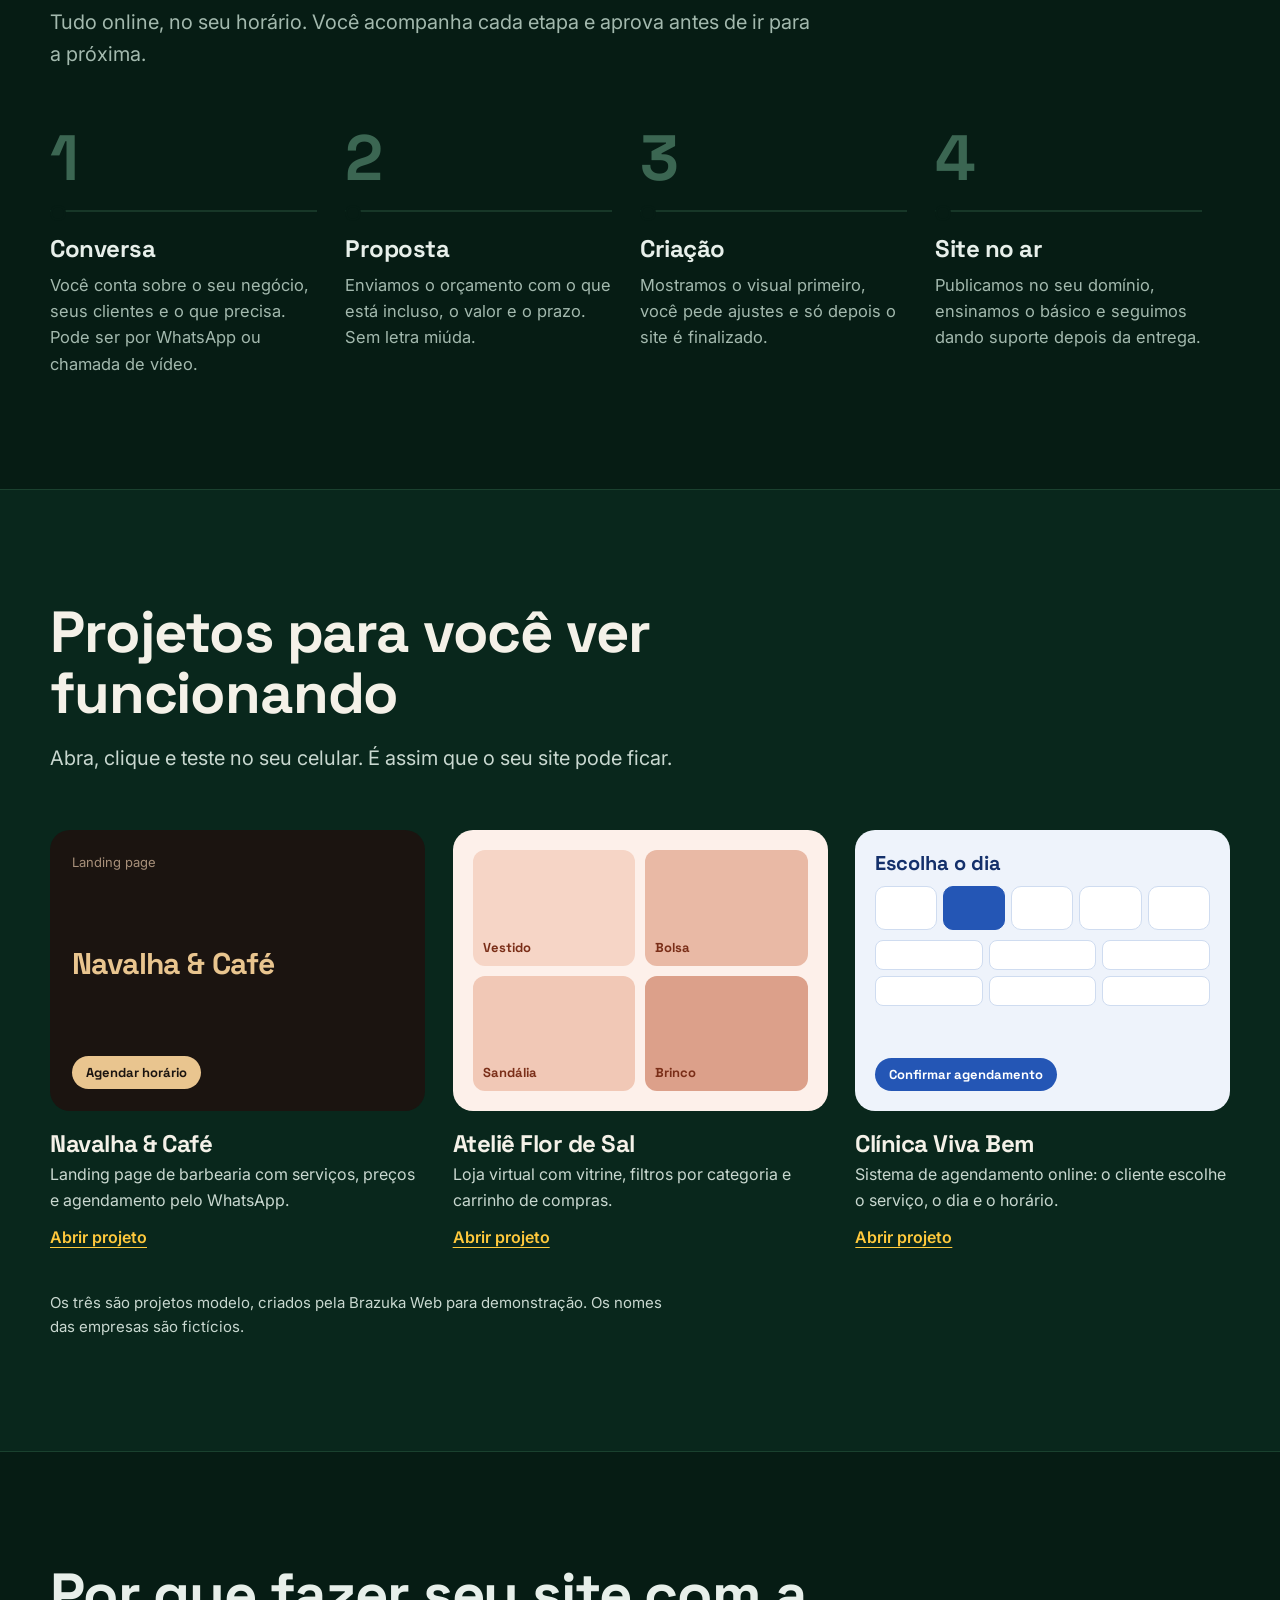
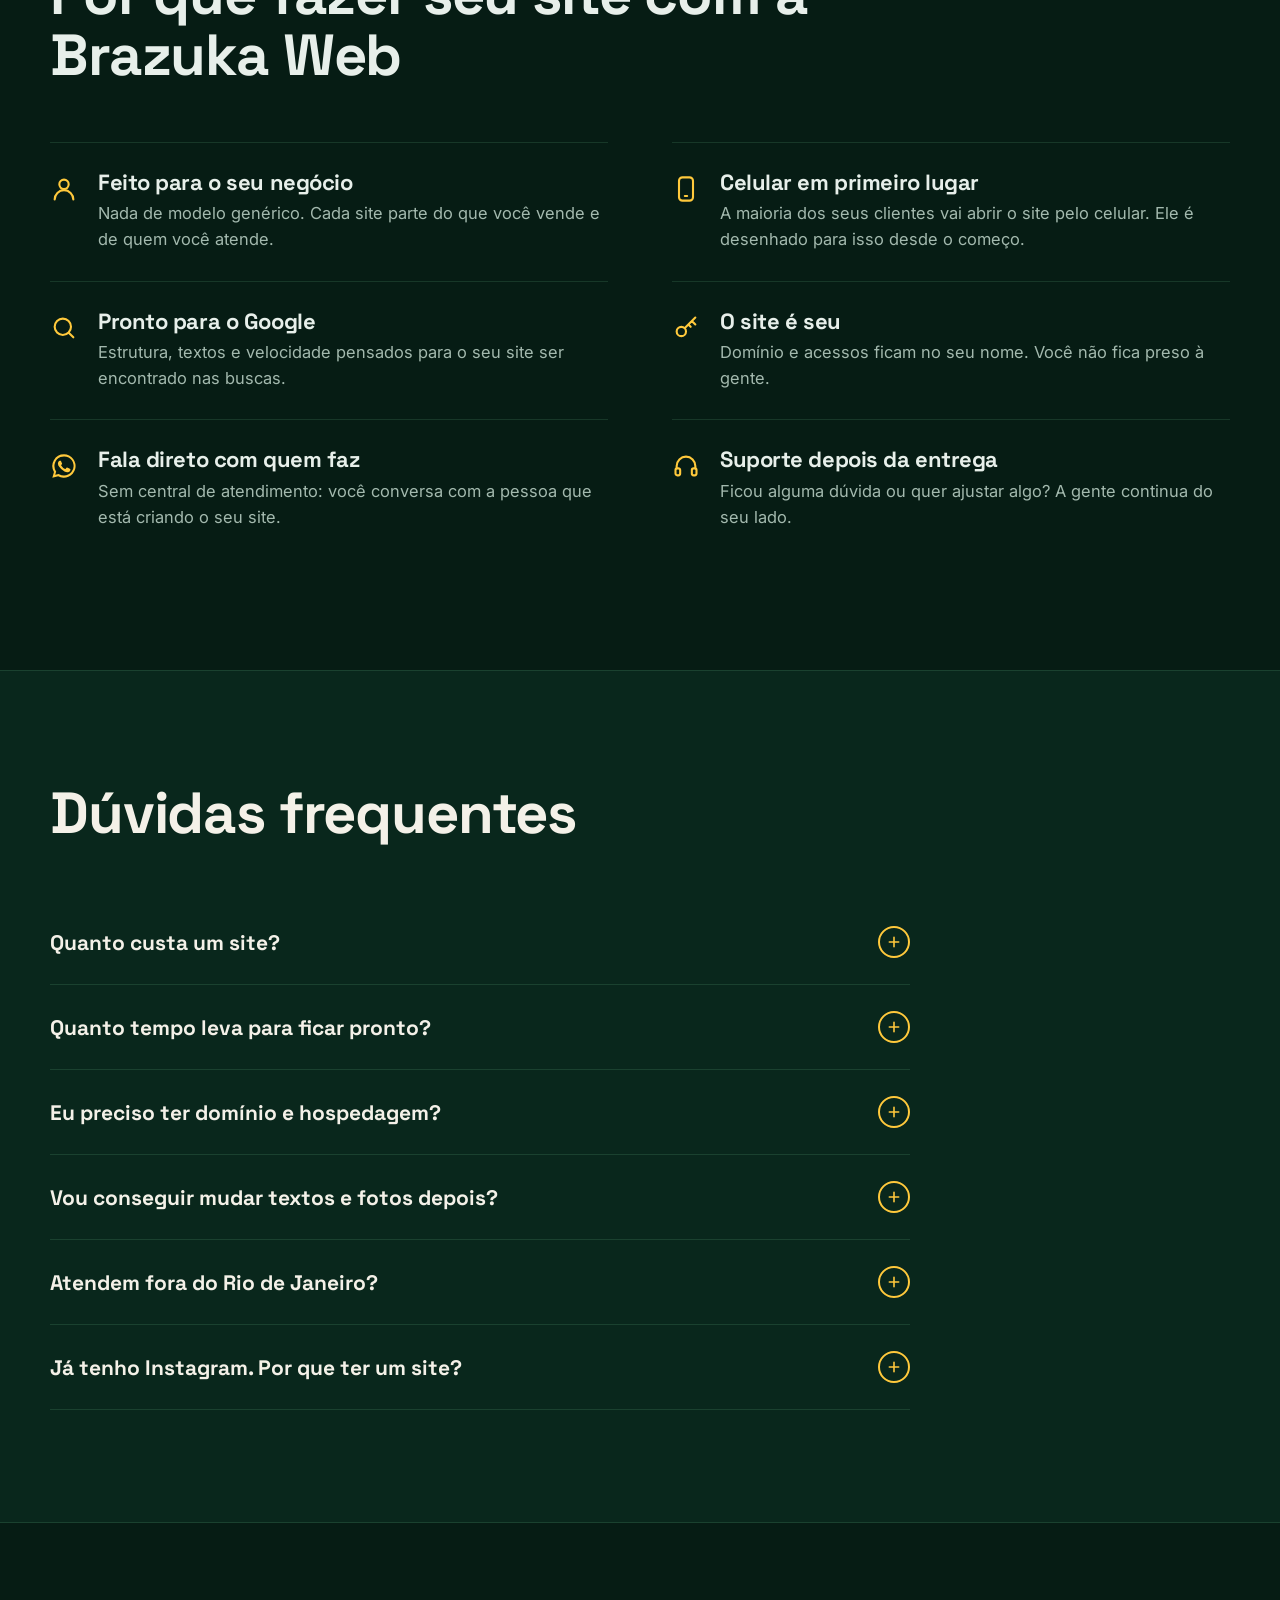
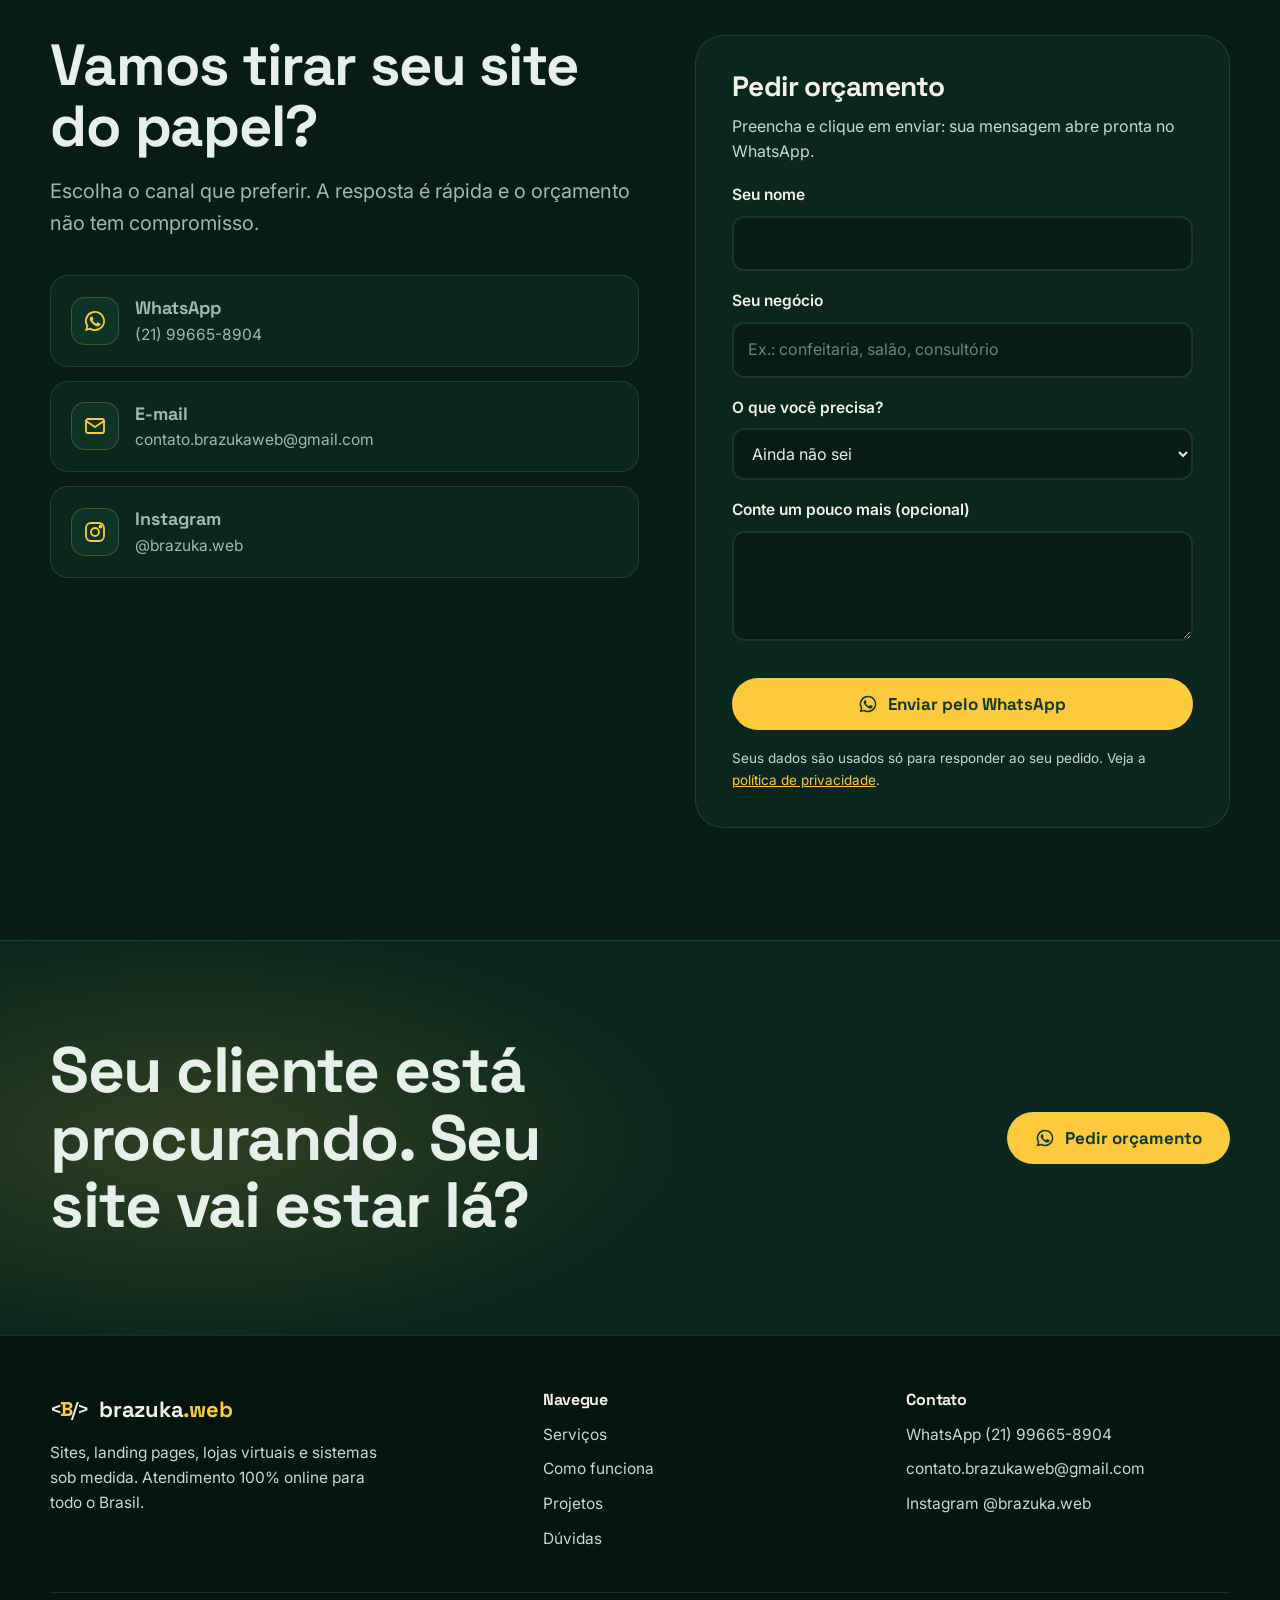
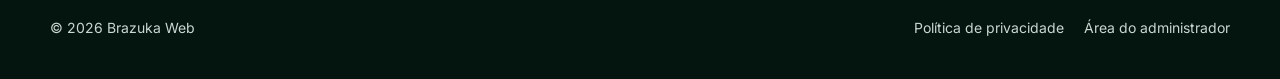
==== commit 625fdd7d: "Site escuro verde-preto, painel com menu lateral, clientes, dossiê, e-mail por dentro, links de post" ====
--- a/index.html
+++ b/index.html
@@ -5,7 +5,7 @@
 <meta name="viewport" content="width=device-width, initial-scale=1">
 <title>Brazuka Web — Criação de sites, landing pages, lojas virtuais e sistemas</title>
 <meta name="description" content="A Brazuka Web cria sites profissionais, landing pages, lojas virtuais e sistemas sob medida para pequenas empresas e profissionais. Atendimento 100% online. Peça seu orçamento.">
-<meta name="theme-color" content="#0E3B2C">
+<meta name="theme-color" content="#061C14">
 <link rel="canonical" href="https://brazukaweb.com.br/">
 <meta property="og:type" content="website">
 <meta property="og:locale" content="pt_BR">
@@ -16,7 +16,7 @@
 <link rel="preconnect" href="https://fonts.googleapis.com">
 <link rel="preconnect" href="https://fonts.gstatic.com" crossorigin>
 <link href="https://fonts.googleapis.com/css2?family=Inter:wght@400;500;600&family=Space+Grotesk:wght@500;700&display=swap" rel="stylesheet">
-<link rel="stylesheet" href="assets/style.css?v=20261120b">
+<link rel="stylesheet" href="assets/style.css?v=20261120e">
 <script>document.documentElement.classList.add('js')</script>
 <script type="application/ld+json">
 {"@context":"https://schema.org","@type":"ProfessionalService","name":"Brazuka Web","url":"https://brazukaweb.com.br/","email":"contato.brazukaweb@gmail.com","telephone":"+55-21-99665-8904","areaServed":"BR","description":"Criação de sites, landing pages, lojas virtuais e sistemas sob medida, com atendimento 100% online.","sameAs":["https://www.instagram.com/brazuka.web/"]}
@@ -421,6 +421,6 @@
 
 <a class="zap" href="https://wa.me/5521996658904?text=Ol%C3%A1%2C%20Brazuka%20Web!%20Quero%20um%20or%C3%A7amento%20de%20site." target="_blank" rel="noopener" aria-label="Falar com a Brazuka Web no WhatsApp"><svg aria-hidden="true"><use href="#i-zap"/></svg></a>
 
-<script src="assets/site.js?v=20261120b"></script>
+<script src="assets/site.js?v=20261120e"></script>
 </body>
 </html>
--- a/assets/style.css
+++ b/assets/style.css
@@ -427,6 +427,66 @@
 .entrar-adm:hover{border-color:var(--amarelo);color:var(--amarelo)}
 .entrar-adm:focus-visible{outline:3px solid var(--amarelo);outline-offset:3px}
 .entrar-adm span{display:none}
-@media (min-width:1360px){.entrar-adm span{display:inline}}
-@media (max-width:1359px){.entrar-adm{padding:0 12px}}
+@media (min-width:1500px){.entrar-adm span{display:inline}}
+@media (max-width:1499px){.entrar-adm{padding:0 12px}}
 @media (max-width:900px){.topo nav{margin-left:auto}}
+
+/* ───────── Tema escuro (o site inteiro) ───────── */
+:root{--noite:#061C14;--noite-2:#09271C;--noite-3:#0E3426;--borda:rgba(127,220,164,.14);--claro:#E7EFEA;--suave:#A3B9AE}
+html{color-scheme:dark}
+body{background:var(--noite);color:var(--claro)}
+::selection{background:var(--amarelo);color:var(--verde)}
+.topo{background:rgba(6,28,20,.88);border-bottom:1px solid var(--borda)}
+.menu a.ativo,.menu a:hover{color:var(--amarelo)}
+@media (max-width:900px){.menu{background:var(--noite-2);border-top-color:var(--borda)}.menu a{border-bottom-color:var(--borda)}}
+/* Topo da página com grade de "código" e brilho verde */
+.hero{background:radial-gradient(900px 520px at 85% 10%,rgba(31,140,95,.42),transparent 65%),radial-gradient(600px 400px at 0% 100%,rgba(255,201,60,.07),transparent 70%),linear-gradient(rgba(201,216,208,.045) 1px,transparent 1px) 0 0/40px 40px,linear-gradient(90deg,rgba(201,216,208,.045) 1px,transparent 1px) 0 0/40px 40px,var(--noite);border-bottom:1px solid var(--borda)}
+.navegador{box-shadow:0 -10px 80px rgba(0,0,0,.6),0 0 0 1px var(--borda)}
+/* Seções */
+.secao-escura{background:var(--noite-2);border-top:1px solid var(--borda);border-bottom:1px solid var(--borda)}
+.cabeca p,.servico .para,.etapa p,.dif p,.canal span{color:var(--suave)}
+.servicos{border-top-color:var(--borda)}
+.servico,.dif{border-color:var(--borda)}
+.servico .icone,.canal .ic{background:var(--noite-3);border:1px solid rgba(255,201,60,.22)}
+.servico li svg,.dif svg{color:var(--amarelo)}
+.quiz-caixa{background:var(--noite-3);border:1px solid var(--borda)}
+.etapa .num{color:var(--amarelo)}
+.etapa .linha,.etapa .linha::before{background:var(--claro)}
+.etapa .linha::after{border-color:var(--noite)}
+.anima-rolagem .etapa .linha{background:var(--borda)}
+.anima-rolagem .etapa .linha::after{background:var(--noite)}
+.anima-rolagem .etapa .num{color:#3B6652}
+.anima-rolagem .etapa.ativa .num{color:var(--amarelo)}
+.faq details{border-bottom-color:var(--borda)}
+.canal{background:var(--noite-2);border-color:var(--borda);color:var(--claro)}
+.canal:hover{border-color:var(--amarelo)}
+.form{background:var(--noite-2);border:1px solid var(--borda)}
+.campo input,.campo select,.campo textarea{background:var(--noite);color:var(--claro);border-color:var(--borda)}
+.campo input::placeholder,.campo textarea::placeholder{color:#6E857A}
+/* Chamada final */
+.final{background:radial-gradient(700px 300px at 15% 50%,rgba(255,201,60,.16),transparent 70%),var(--noite-2);color:var(--claro);border-top:1px solid var(--borda)}
+.final h2{color:var(--claro)}
+.final .btn-verde{background:var(--amarelo);color:var(--verde)}
+.final .btn-verde:hover{background:var(--amarelo-2)}
+.btn-verde{background:var(--noite-3);color:var(--claro);border-color:var(--borda)}
+.btn-verde:hover{background:var(--verde-2)}
+/* Rodapé */
+.rodape{background:#04140E;border-top:1px solid var(--borda)}
+.rodape .base{border-top-color:var(--borda)}
+/* Política de privacidade */
+.texto-longo p,.texto-longo li{color:#C3D3CB}
+.texto-longo .data{color:var(--suave)}
+.texto-longo a{color:var(--amarelo)}
+/* Atendente virtual do site */
+.chat-caixa{background:var(--noite);color:var(--claro);box-shadow:0 20px 60px rgba(0,0,0,.6),0 0 0 1px var(--borda)}
+.chat-topo{background:var(--noite-3)}
+.chat-msg.bot{background:var(--noite-3);border-color:var(--borda)}
+.chat-msg.eu{background:var(--amarelo);color:var(--verde)}
+.chat-sugestoes button{border-color:rgba(255,201,60,.5);color:var(--amarelo)}
+.chat-sugestoes button:hover{background:var(--amarelo);color:var(--verde)}
+.chat-form,.chat-aviso{background:var(--noite-2);border-top-color:var(--borda)}
+.chat-form textarea{background:var(--noite);color:var(--claro);border-color:var(--borda)}
+.chat-form textarea:focus{border-color:var(--amarelo)}
+.chat-form button{background:var(--amarelo);color:var(--verde)}
+.chat-aviso{color:var(--suave)}
+.chat-aviso a{color:var(--amarelo)}
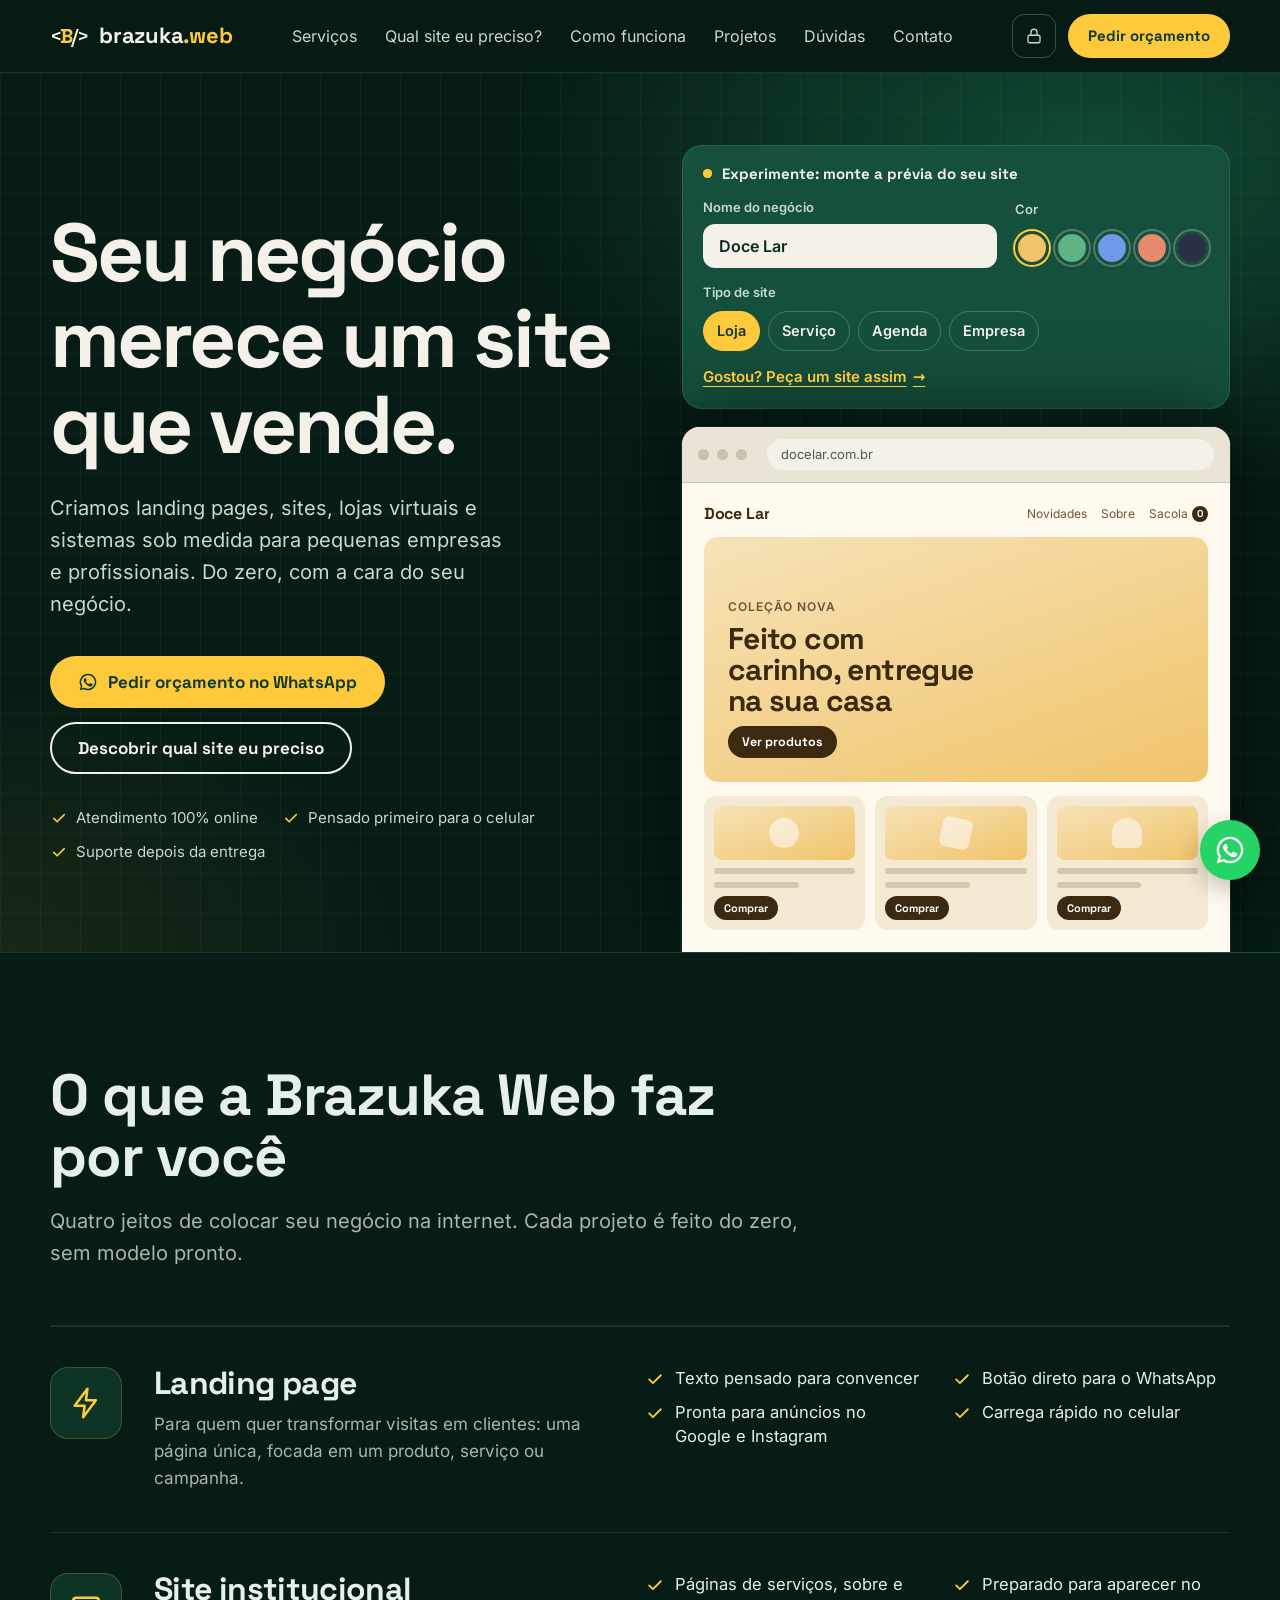
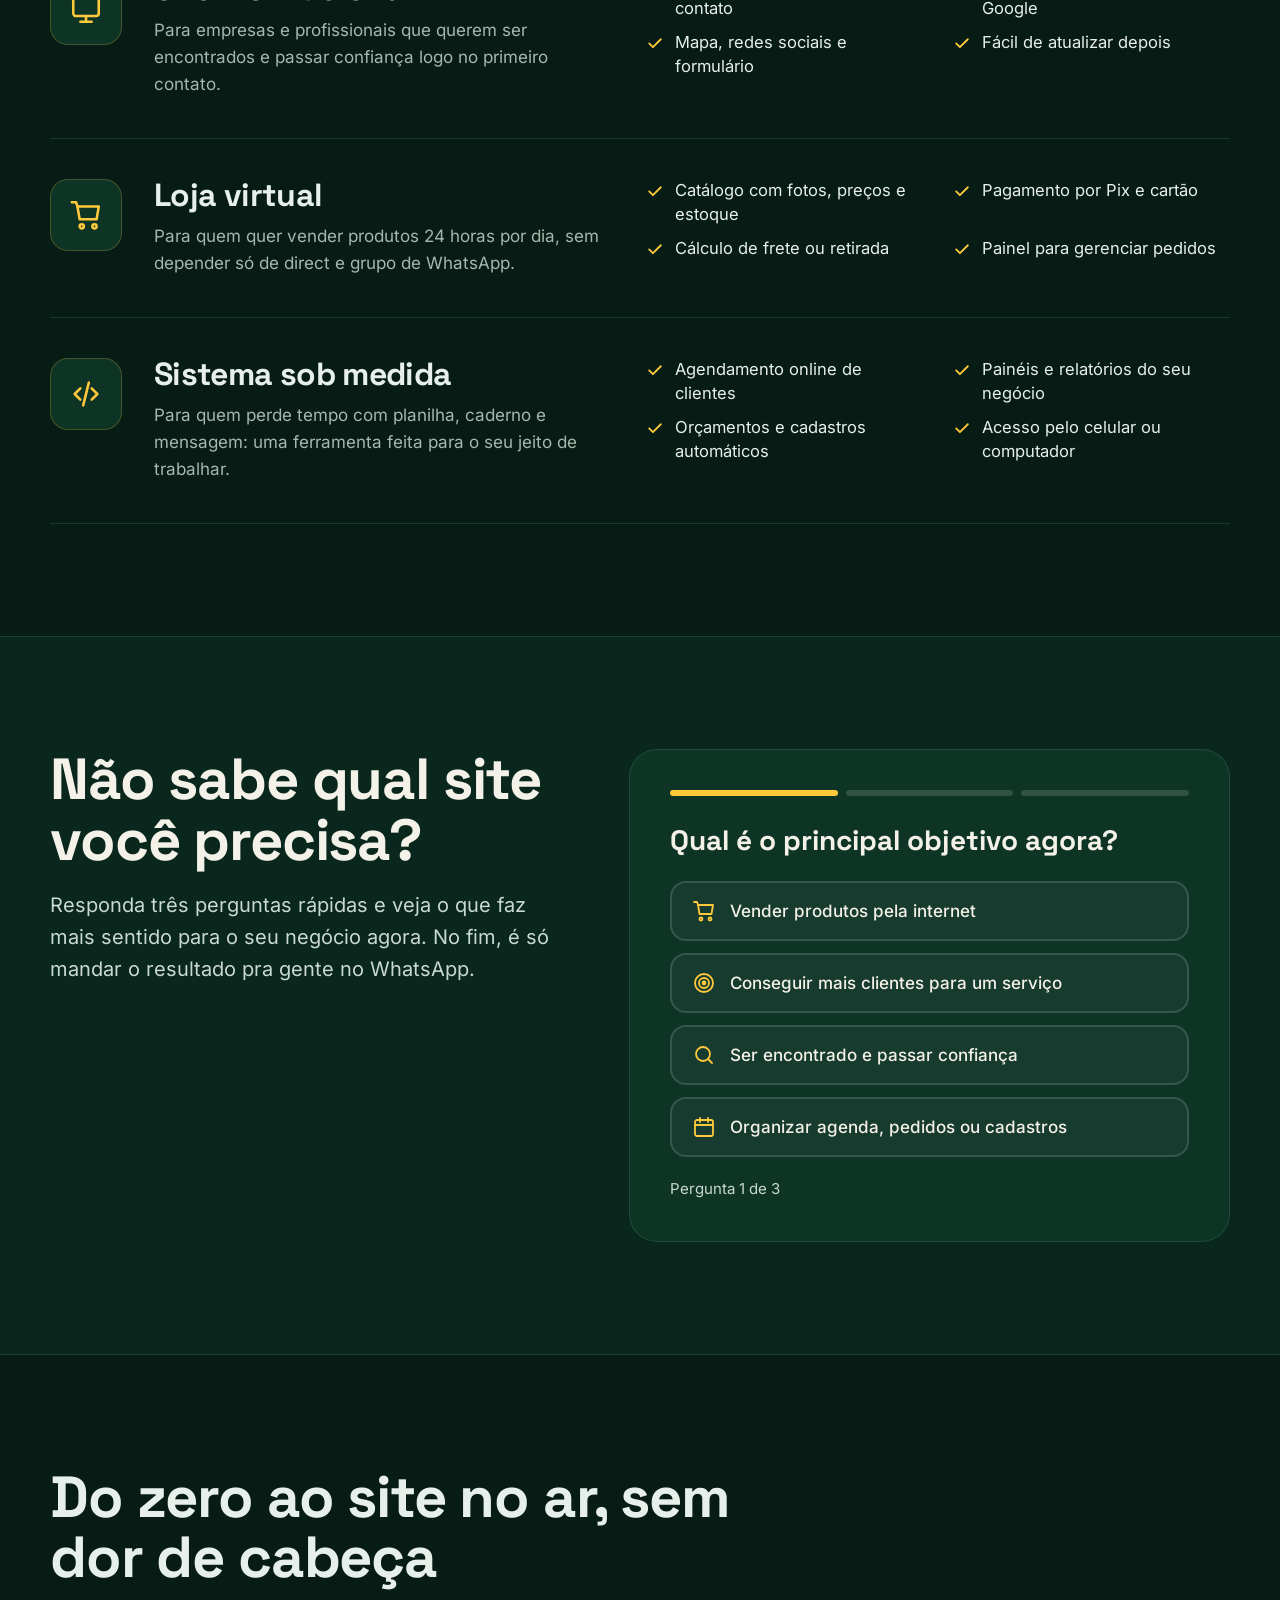
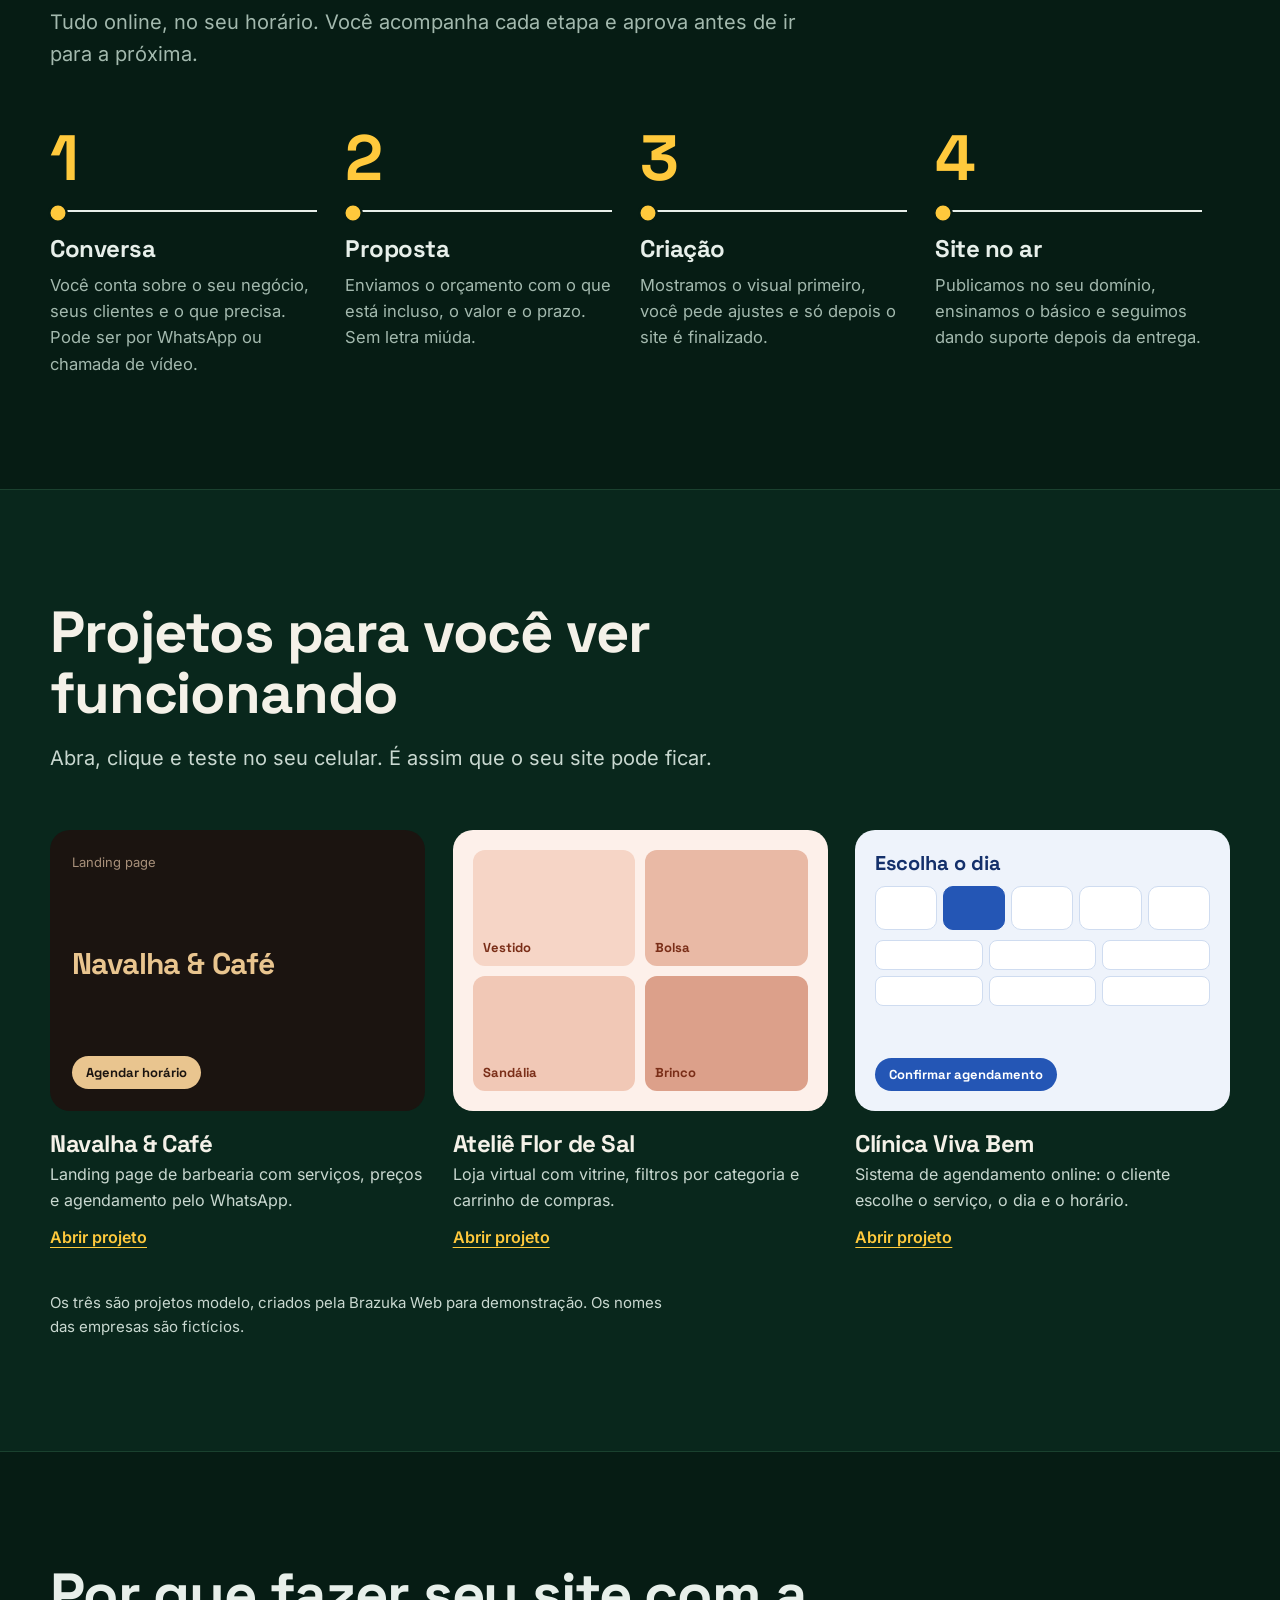
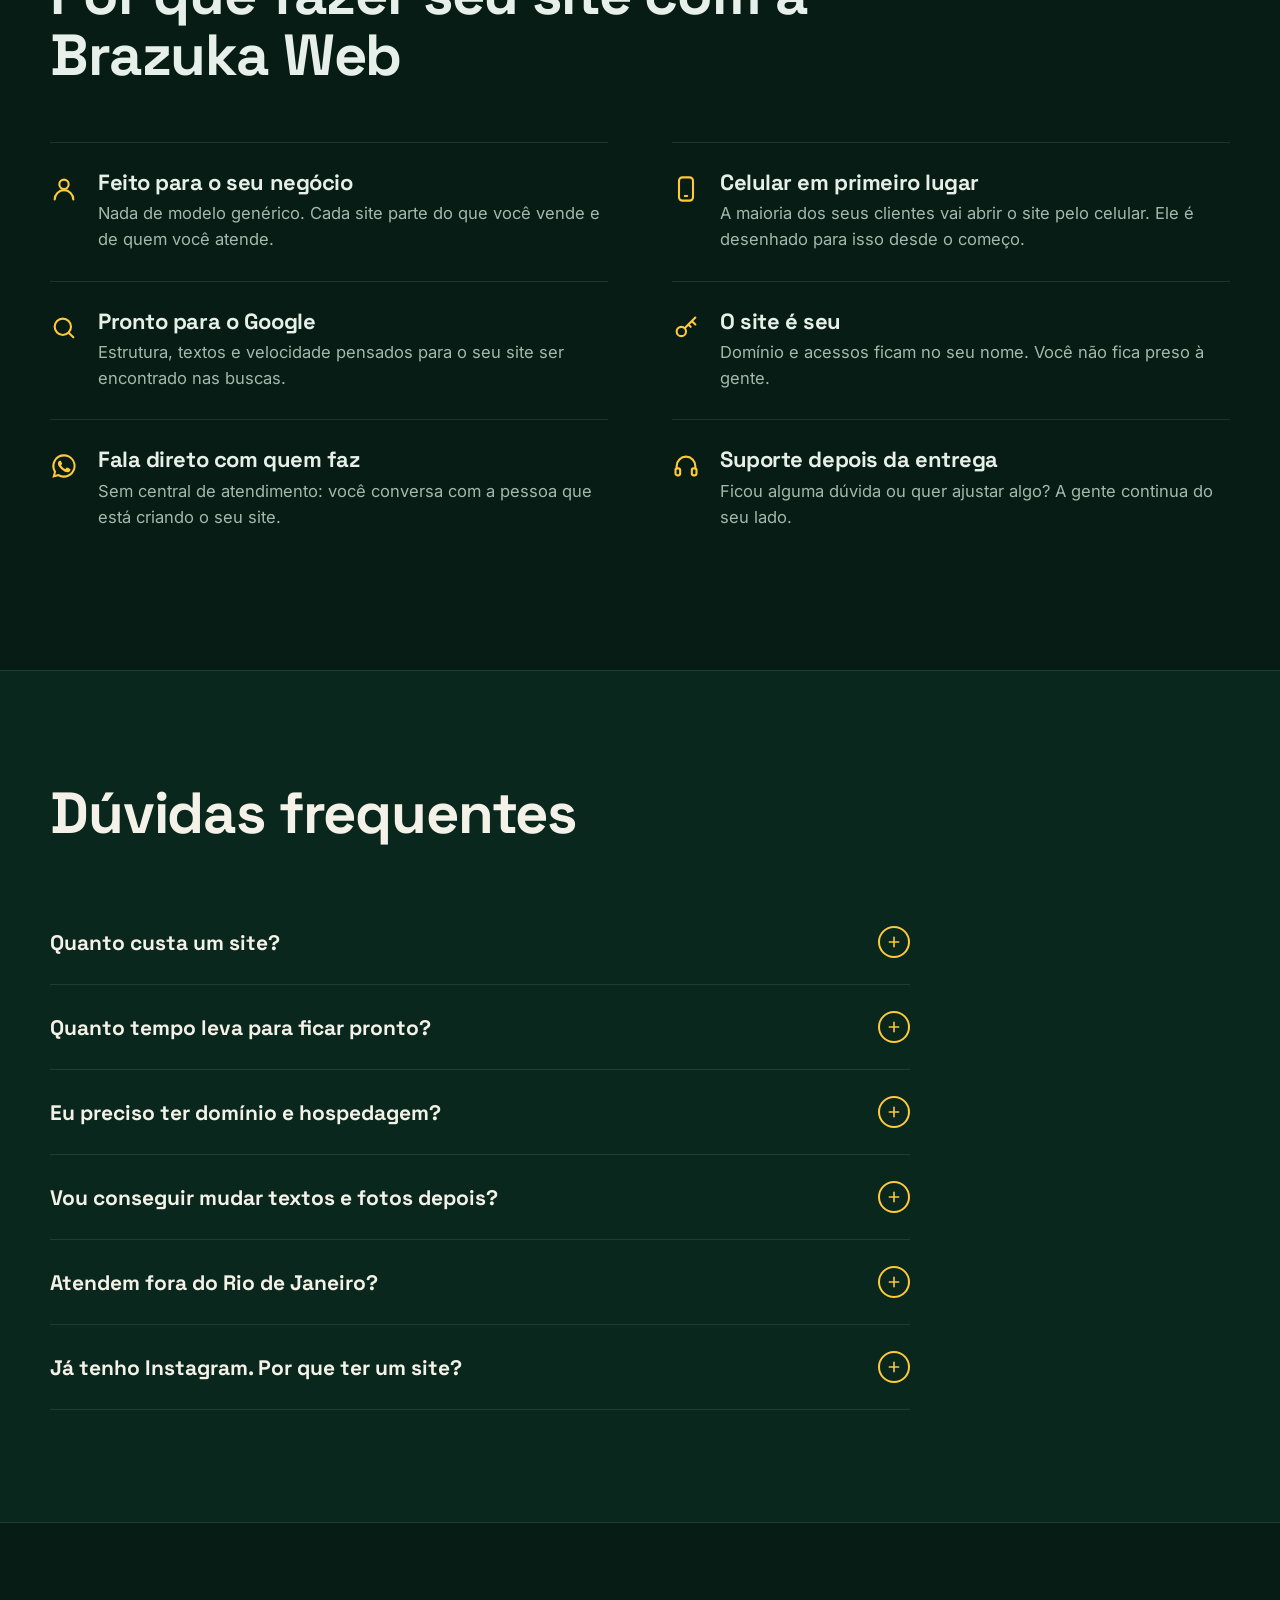
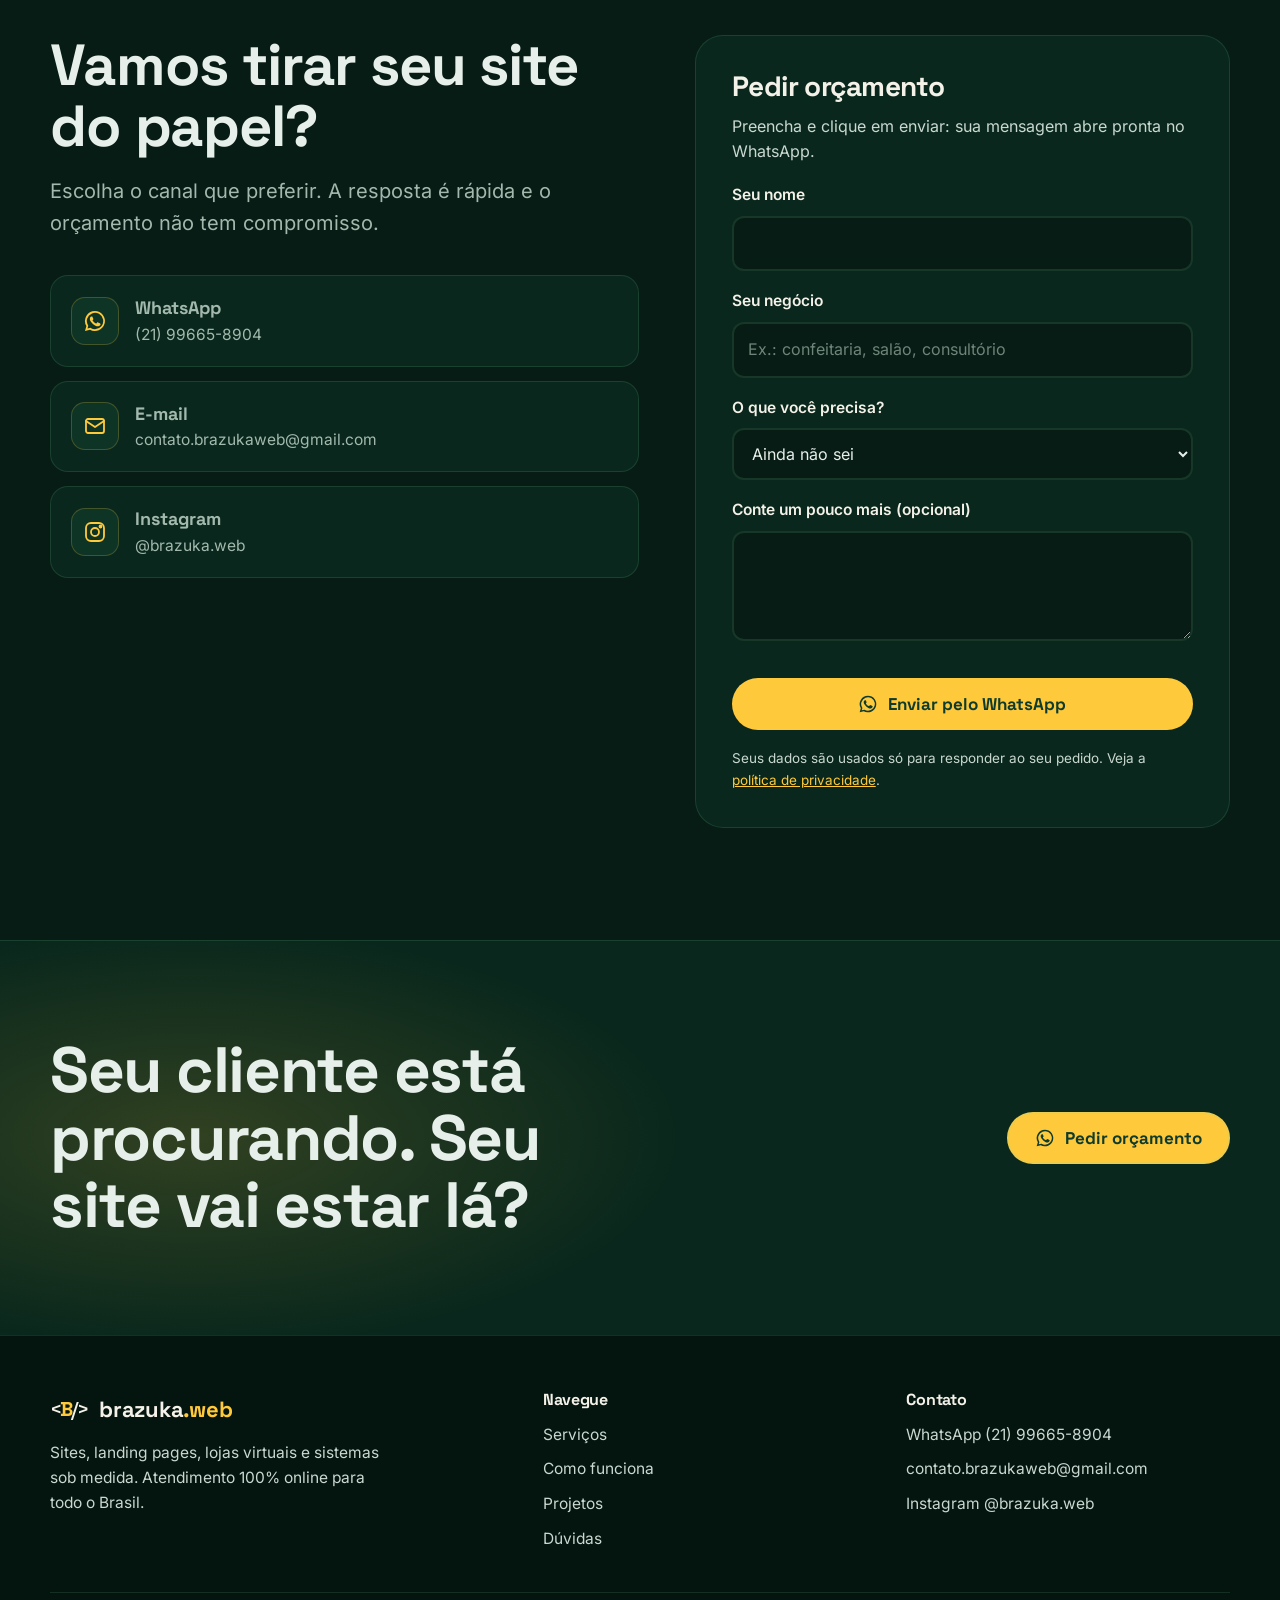
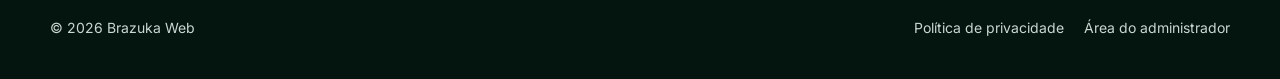
==== commit 2cd6d6a1: "Site mais rápido: fontes no próprio site, animações leves e chat checado depois do carregamento Co-A" ====
--- a/index.html
+++ b/index.html
@@ -13,10 +13,9 @@
 <meta property="og:description" content="Landing pages, sites institucionais, lojas virtuais e sistemas sob medida. Atendimento 100% online.">
 <meta property="og:url" content="https://brazukaweb.com.br/">
 <link rel="icon" href="data:image/svg+xml,%3Csvg xmlns='http://www.w3.org/2000/svg' viewBox='0 0 64 64'%3E%3Crect width='64' height='64' rx='14' fill='%230E3B2C'/%3E%3Ctext x='32' y='44' text-anchor='middle' font-family='Arial,sans-serif' font-weight='700' font-size='34' fill='%23FFC93C'%3EB%3C/text%3E%3C/svg%3E">
-<link rel="preconnect" href="https://fonts.googleapis.com">
-<link rel="preconnect" href="https://fonts.gstatic.com" crossorigin>
-<link href="https://fonts.googleapis.com/css2?family=Inter:wght@400;500;600&family=Space+Grotesk:wght@500;700&display=swap" rel="stylesheet">
-<link rel="stylesheet" href="assets/style.css?v=20261120e">
+<link rel="preload" href="assets/fontes/inter.woff2" as="font" type="font/woff2" crossorigin>
+<link rel="preload" href="assets/fontes/space-grotesk.woff2" as="font" type="font/woff2" crossorigin>
+<link rel="stylesheet" href="assets/style.css?v=20261121a">
 <script>document.documentElement.classList.add('js')</script>
 <script type="application/ld+json">
 {"@context":"https://schema.org","@type":"ProfessionalService","name":"Brazuka Web","url":"https://brazukaweb.com.br/","email":"contato.brazukaweb@gmail.com","telephone":"+55-21-99665-8904","areaServed":"BR","description":"Criação de sites, landing pages, lojas virtuais e sistemas sob medida, com atendimento 100% online.","sameAs":["https://www.instagram.com/brazuka.web/"]}
@@ -421,6 +420,6 @@
 
 <a class="zap" href="https://wa.me/5521996658904?text=Ol%C3%A1%2C%20Brazuka%20Web!%20Quero%20um%20or%C3%A7amento%20de%20site." target="_blank" rel="noopener" aria-label="Falar com a Brazuka Web no WhatsApp"><svg aria-hidden="true"><use href="#i-zap"/></svg></a>
 
-<script src="assets/site.js?v=20261120e"></script>
+<script src="assets/site.js?v=20261121a"></script>
 </body>
 </html>
--- a/assets/style.css
+++ b/assets/style.css
@@ -1,3 +1,5 @@
+@font-face{font-family:'Inter';font-style:normal;font-weight:400 600;font-display:swap;src:url(fontes/inter.woff2) format('woff2')}
+@font-face{font-family:'Space Grotesk';font-style:normal;font-weight:500 700;font-display:swap;src:url(fontes/space-grotesk.woff2) format('woff2')}
 :root{
   --verde:#0E3B2C;
   --verde-2:#15503D;
@@ -37,7 +39,7 @@
 .btn-verde:hover{background:var(--verde-2)}
 
 /* Topo */
-.topo{position:sticky;top:0;z-index:50;background:rgba(14,59,44,.96);backdrop-filter:blur(8px);color:var(--papel)}
+.topo{position:sticky;top:0;z-index:50;background:rgba(14,59,44,.98);color:var(--papel)}
 .topo .wrap{display:flex;align-items:center;justify-content:space-between;gap:20px;min-height:72px}
 .marca{display:flex;align-items:center;gap:12px;text-decoration:none;font-family:var(--display);font-weight:700;font-size:22px;letter-spacing:-.01em}
 .marca .tag{font-weight:500;font-size:20px;letter-spacing:-2px}
@@ -132,8 +134,10 @@
 .montador{display:none;background:var(--verde-2);border:1px solid rgba(255,255,255,.1);border-radius:20px;padding:18px 20px;margin-bottom:18px}
 .js .montador{display:block}
 .m-titulo{display:flex;align-items:center;gap:10px;font:700 15px var(--display);color:var(--papel)}
-.ponto{width:9px;height:9px;border-radius:50%;background:var(--amarelo);box-shadow:0 0 0 0 rgba(255,201,60,.6);animation:respira 2s infinite}
-@keyframes respira{70%{box-shadow:0 0 0 10px rgba(255,201,60,0)}100%{box-shadow:0 0 0 0 rgba(255,201,60,0)}}
+.ponto{position:relative;width:9px;height:9px;border-radius:50%;background:var(--amarelo)}
+.ponto::after{content:"";position:absolute;inset:0;border-radius:50%;background:rgba(255,201,60,.6);animation:respira 2s infinite}
+@keyframes respira{70%,100%{transform:scale(3.2);opacity:0}}
+@media (prefers-reduced-motion:reduce){.ponto::after{animation:none;opacity:0}}
 .m-campos{display:grid;grid-template-columns:1fr auto;gap:14px 18px;margin-top:14px;align-items:end}
 .m-nome{grid-column:1;grid-row:1;display:grid;gap:6px}
 .m-cor{grid-column:2;grid-row:1}
